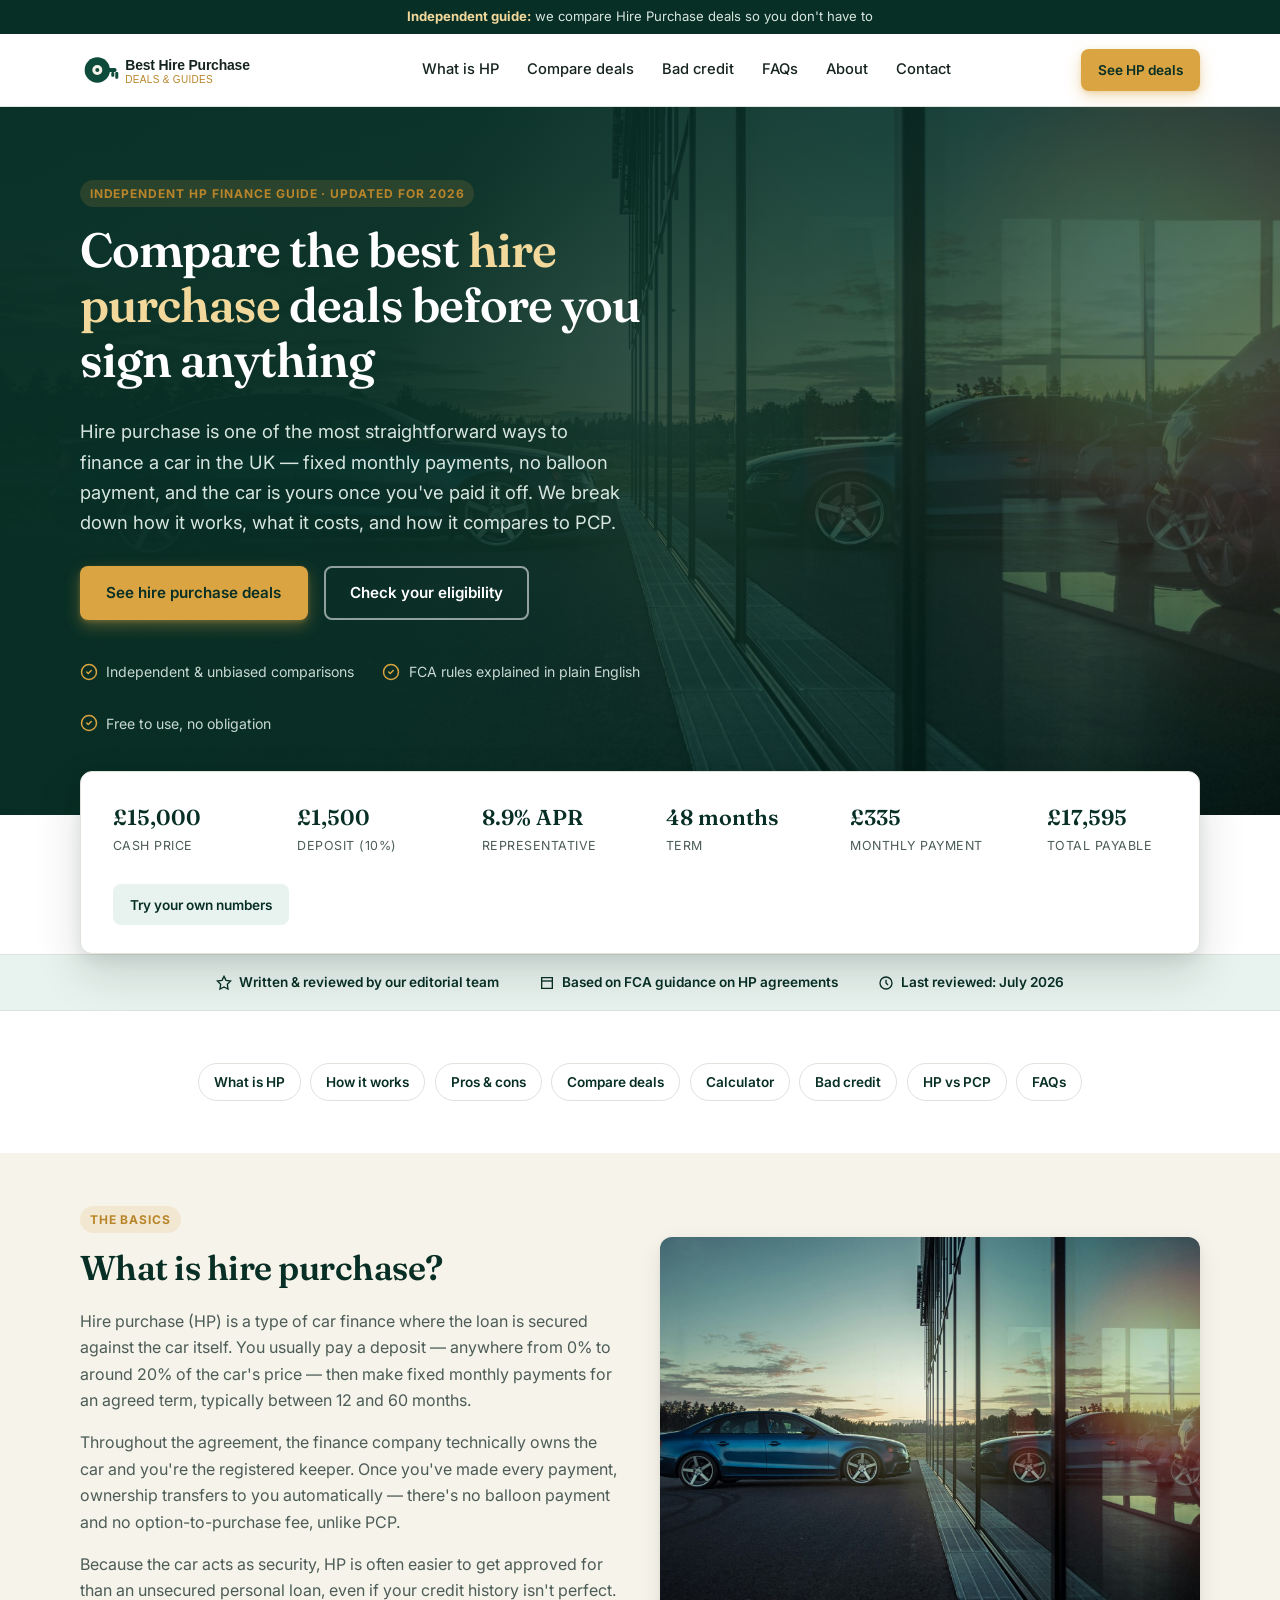
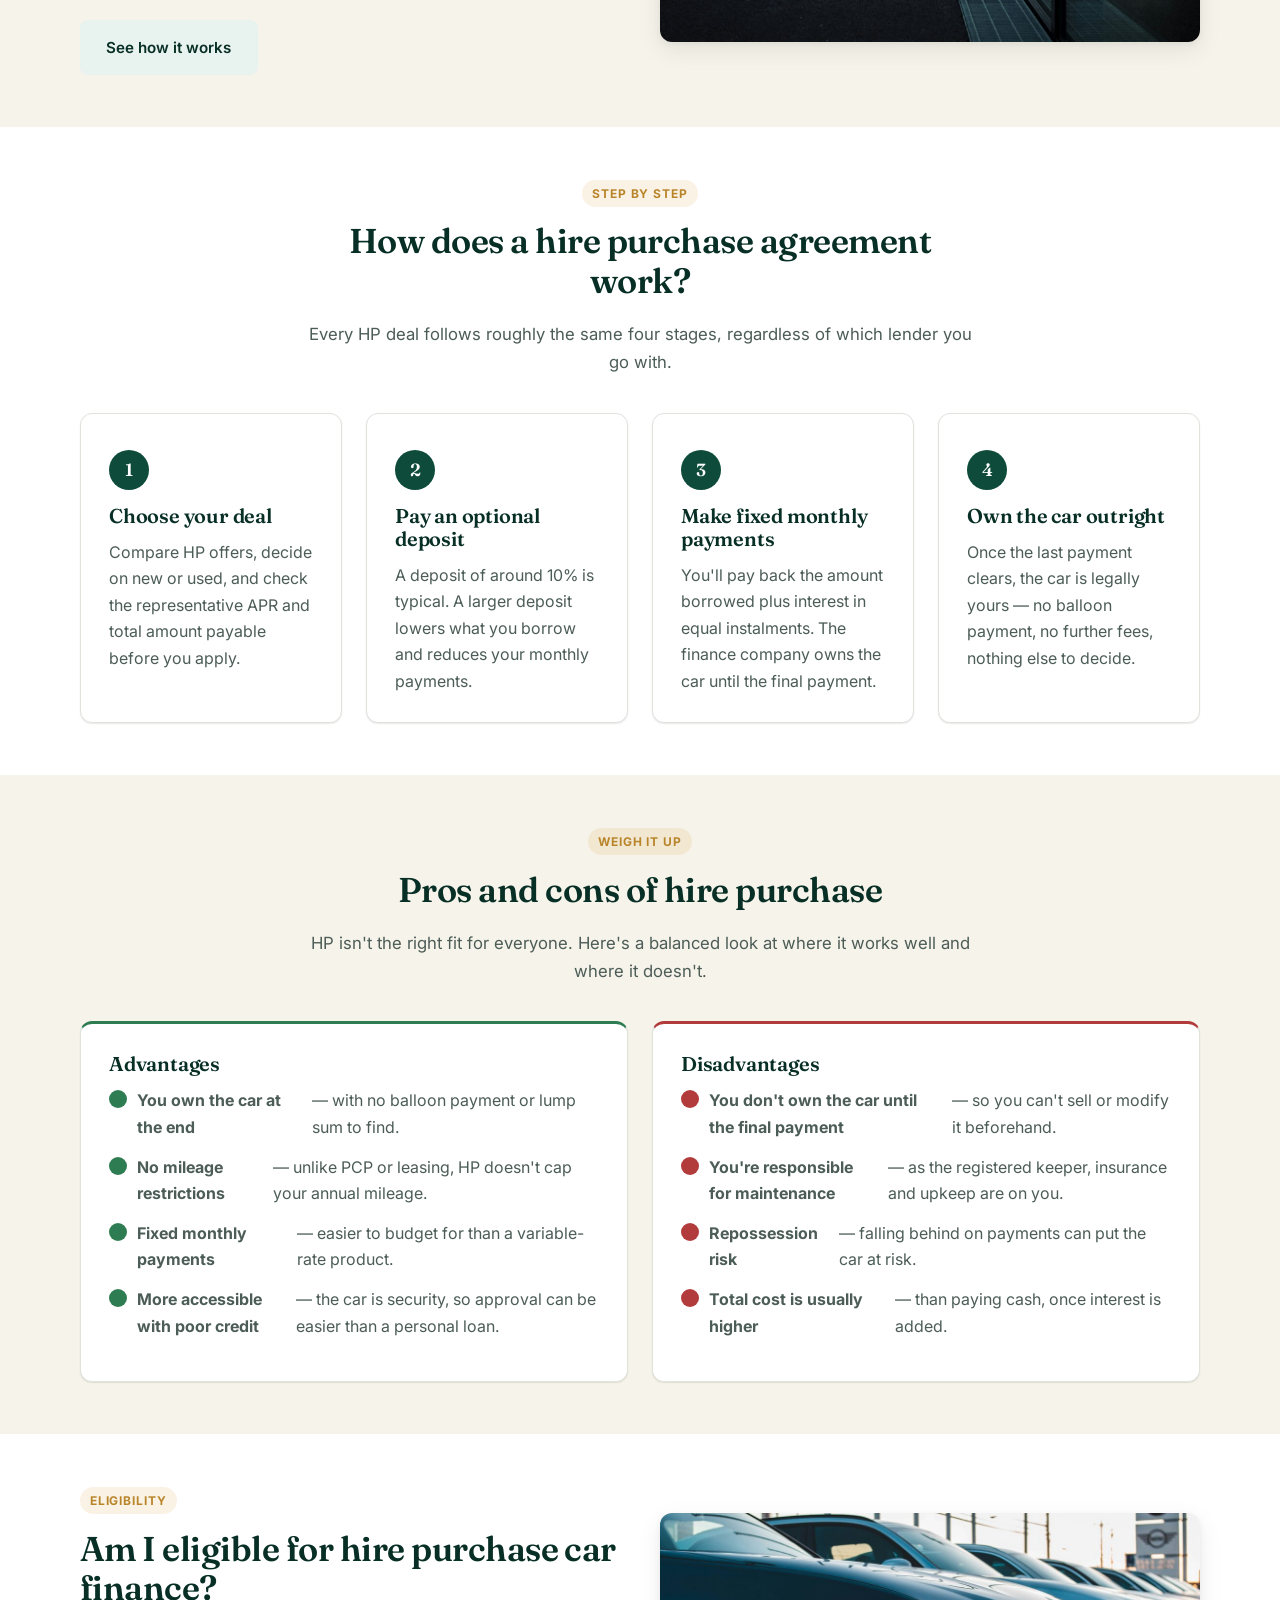
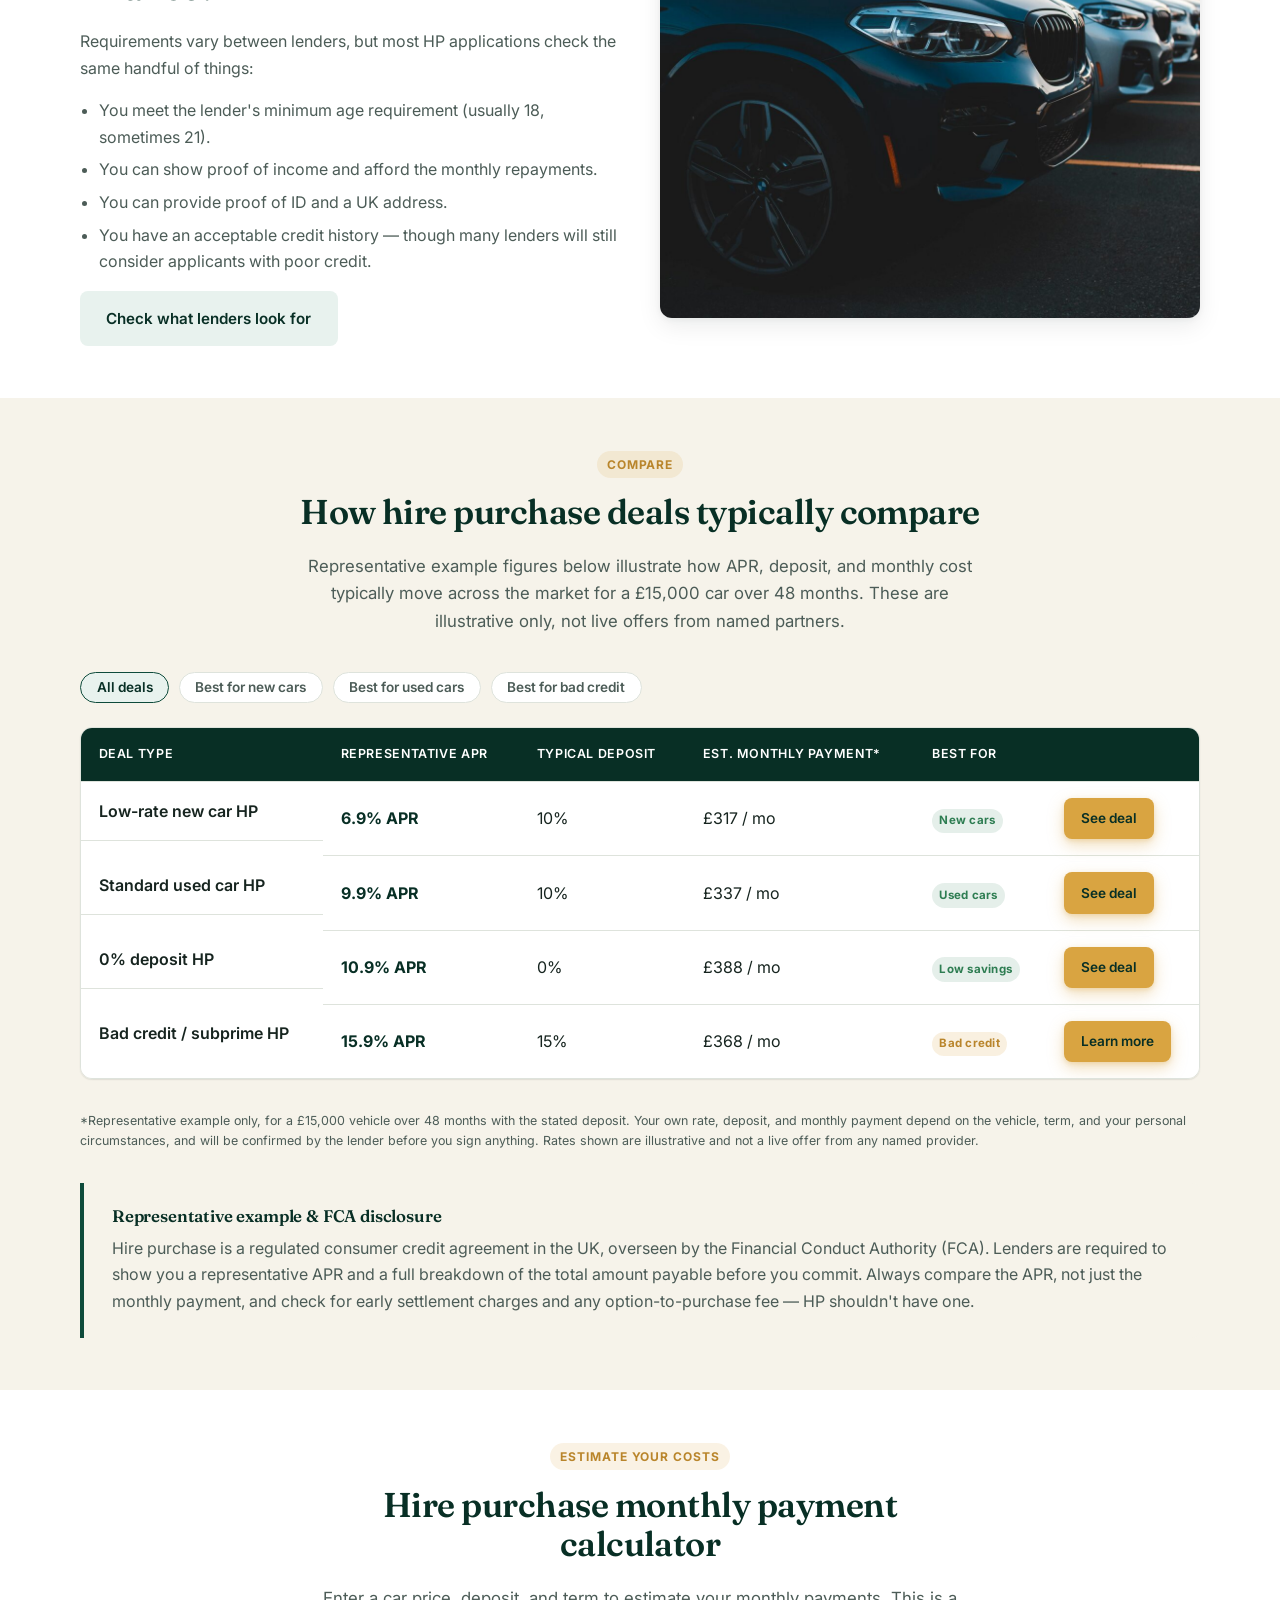
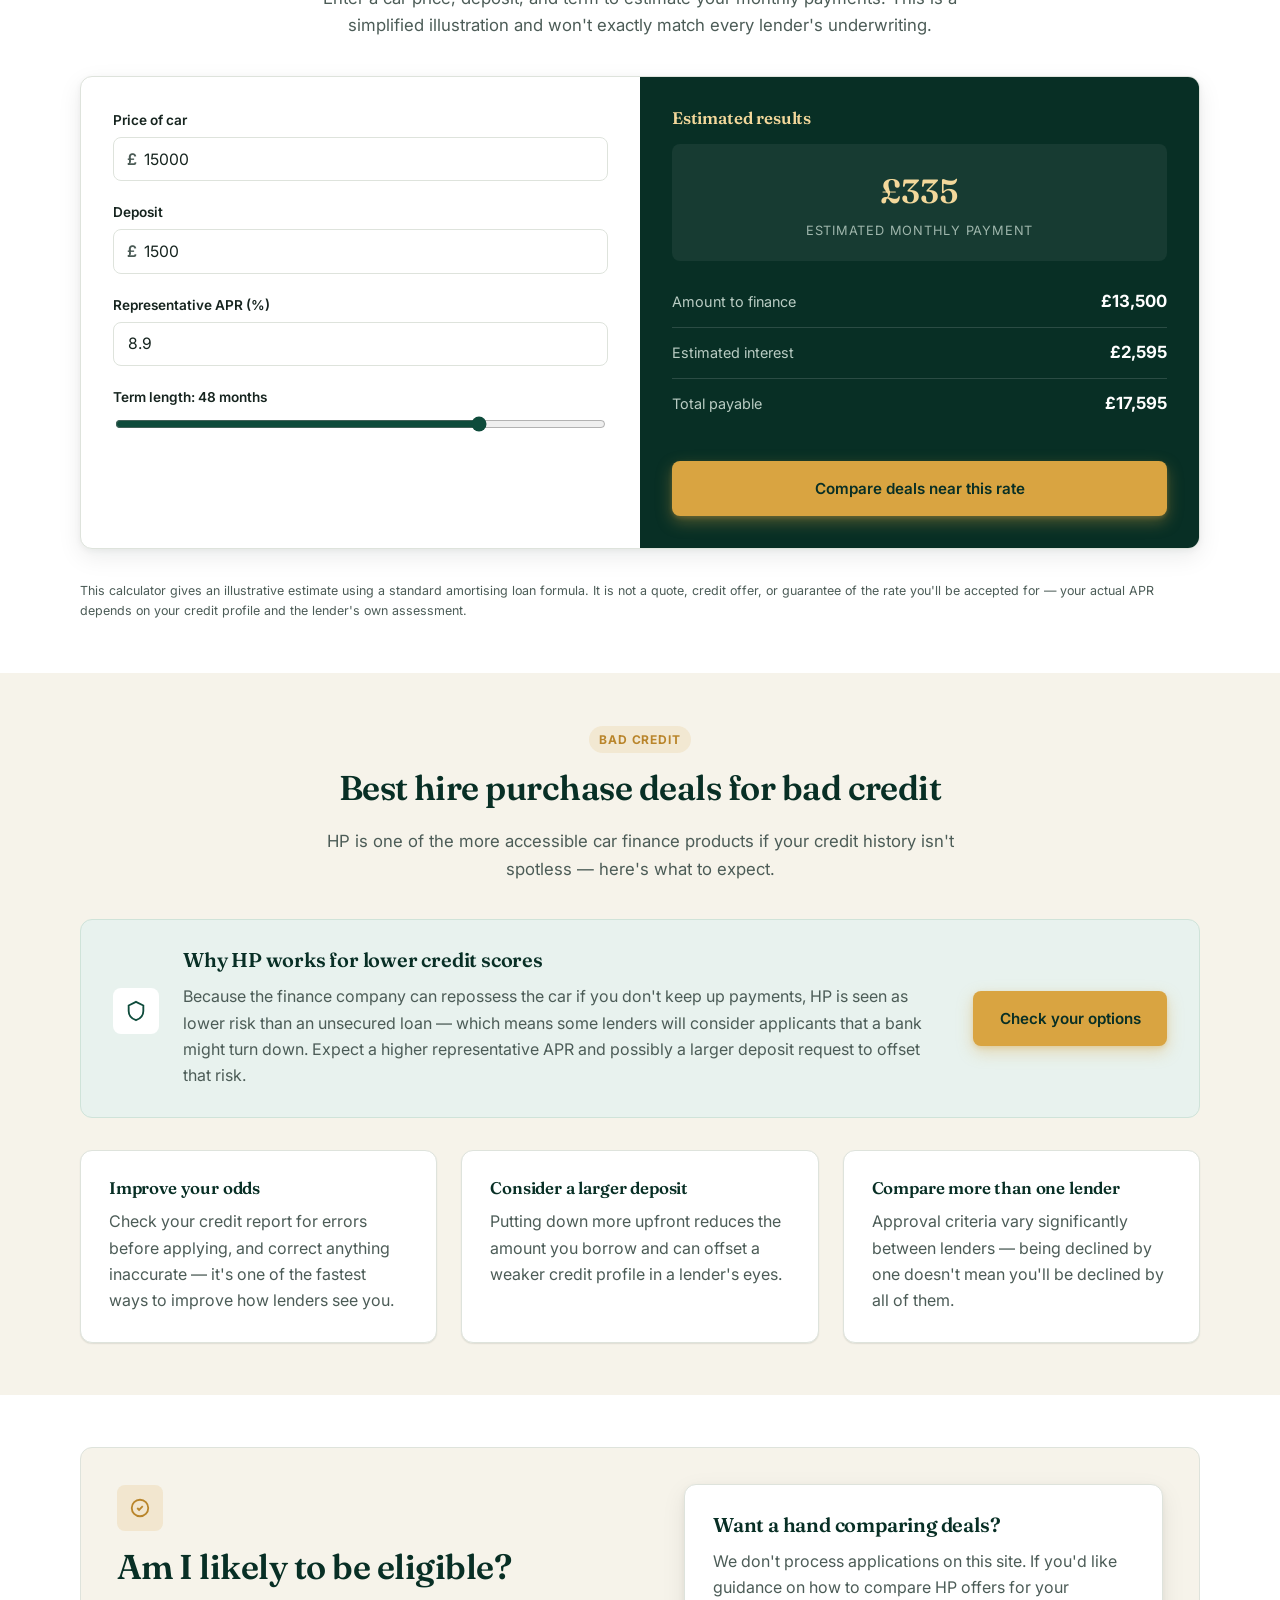
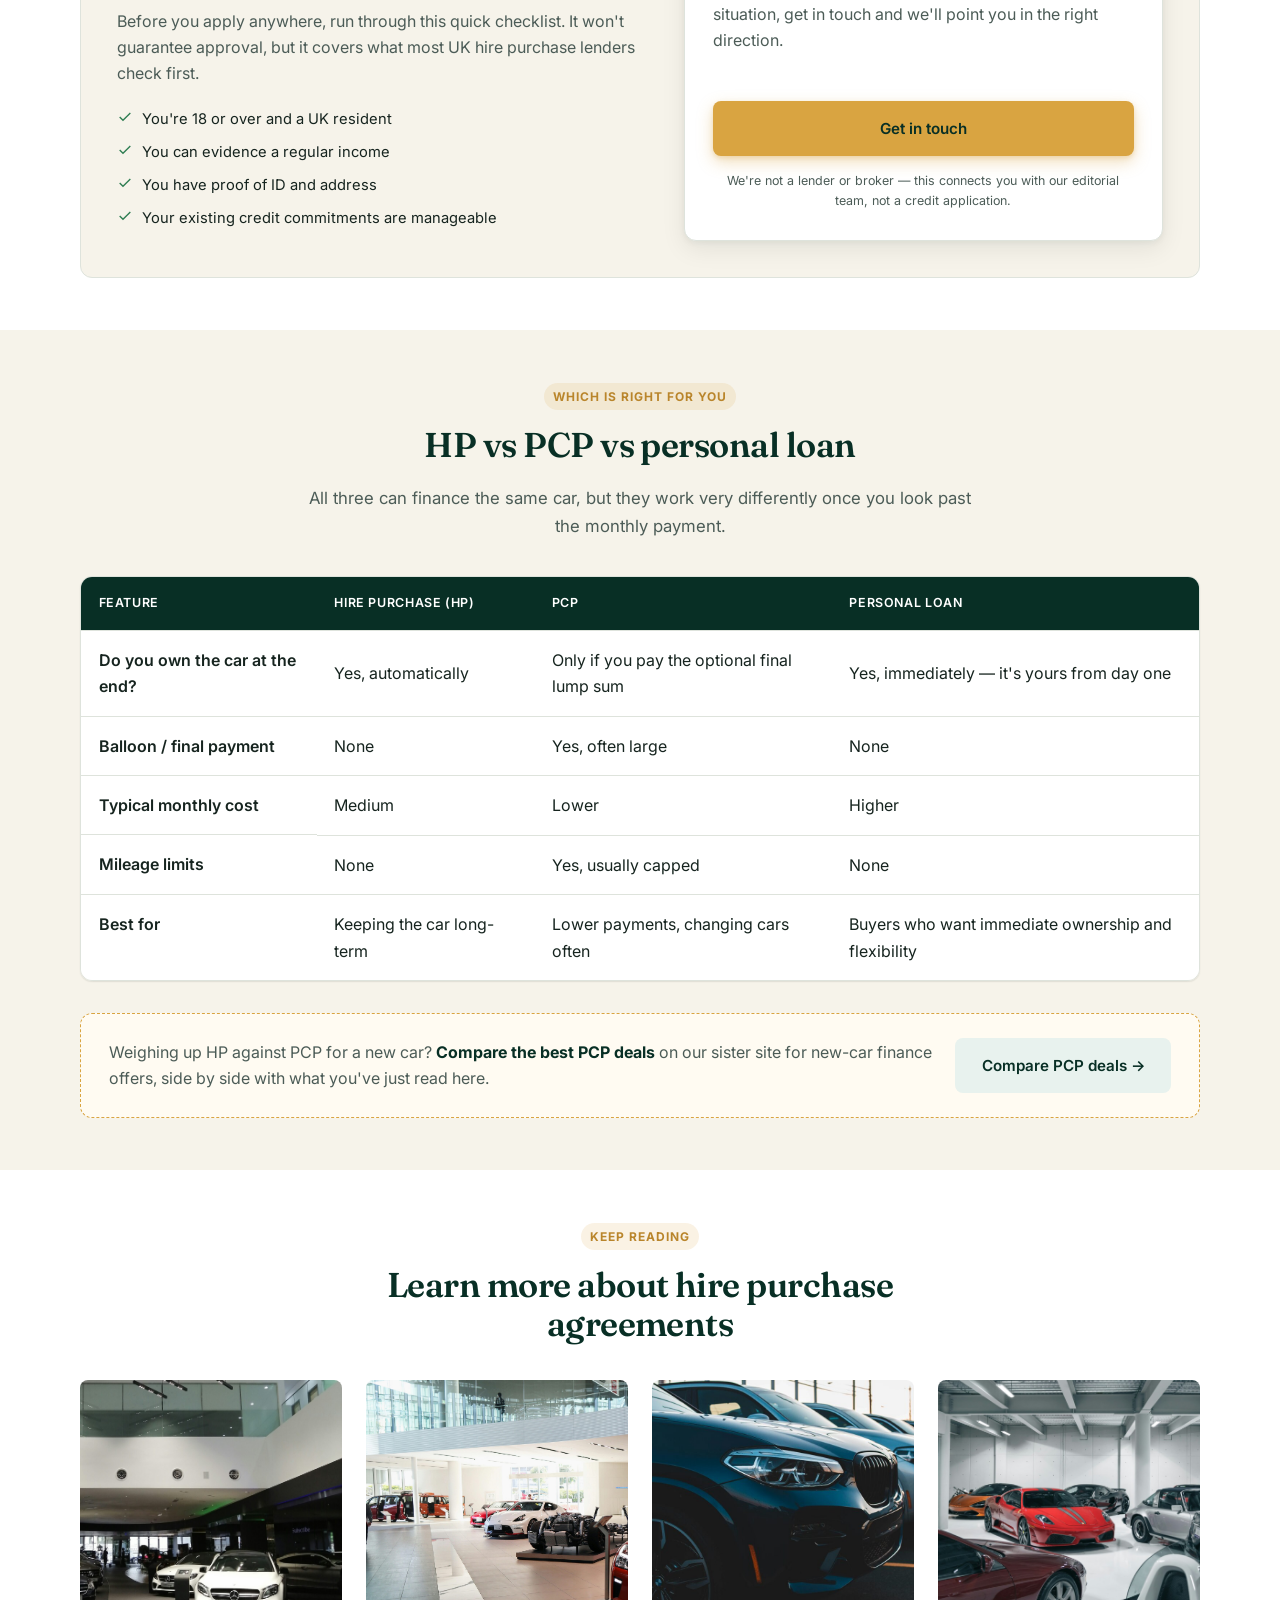
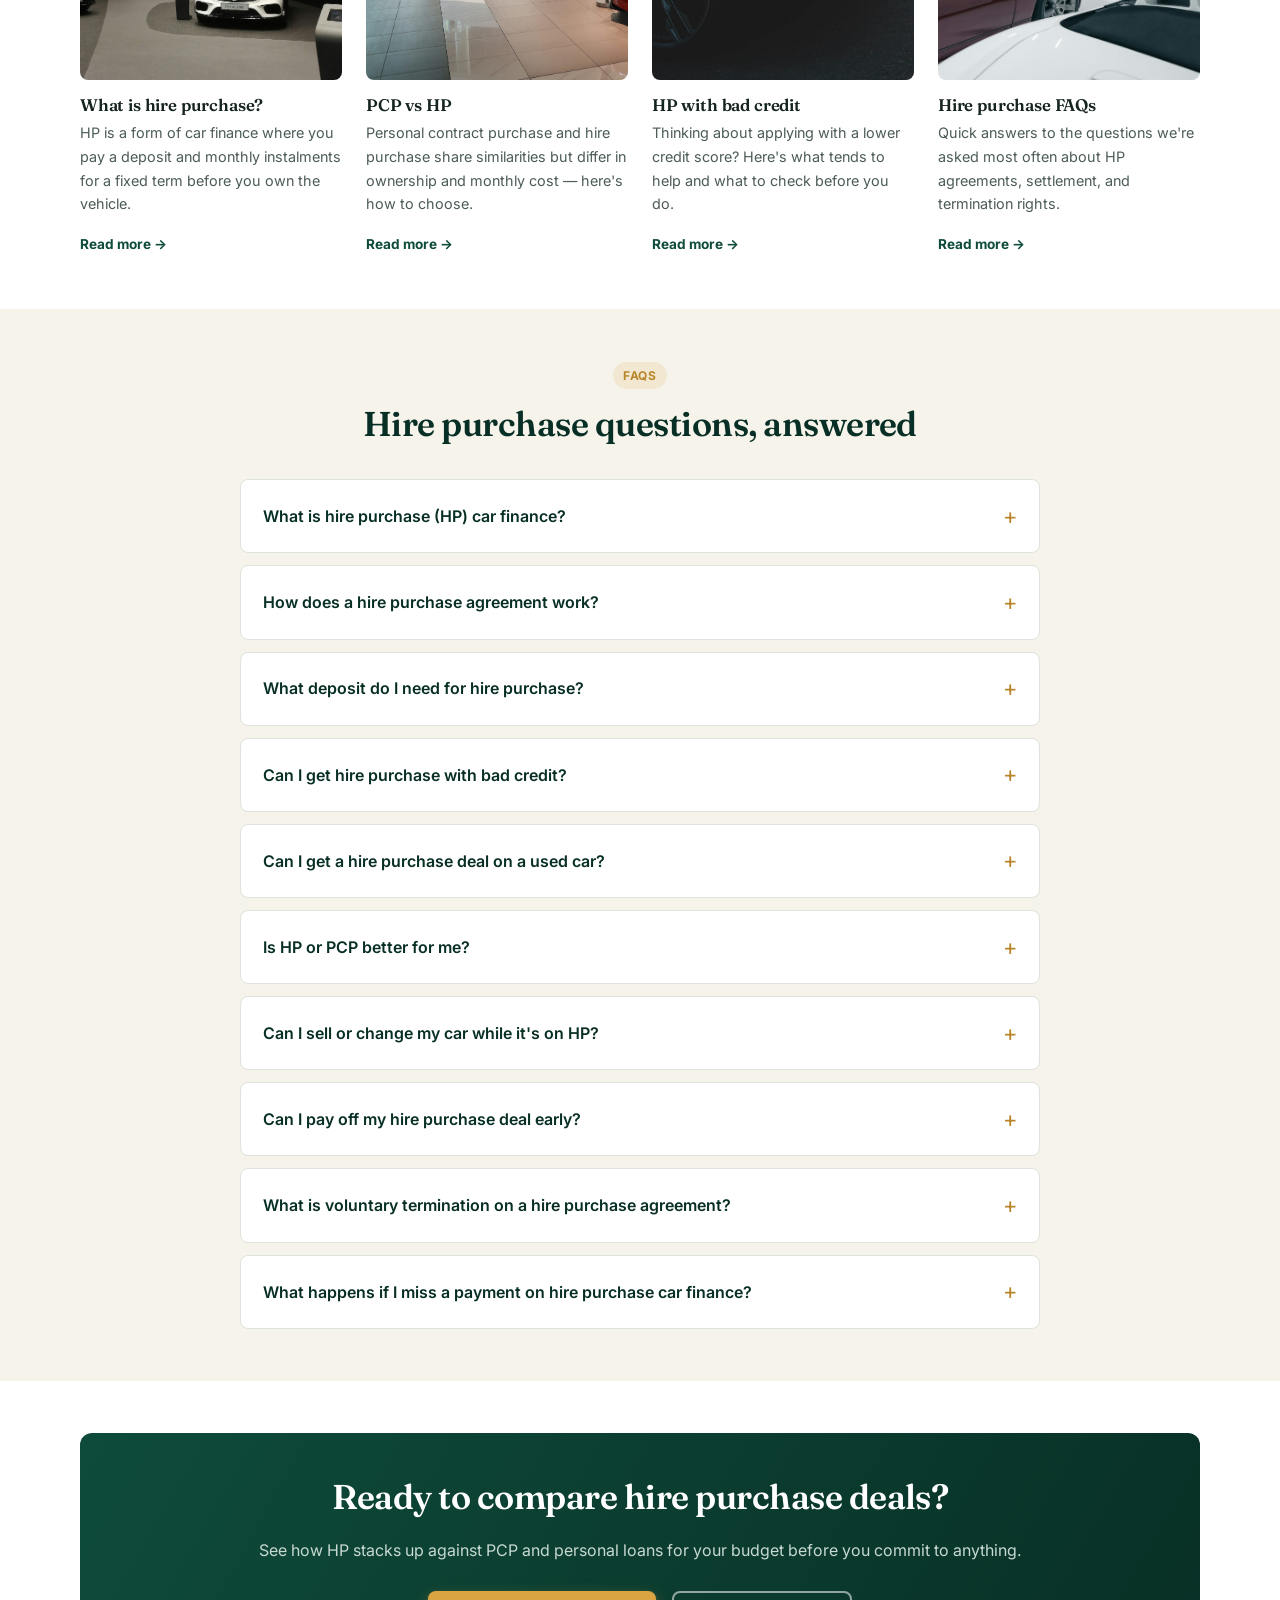
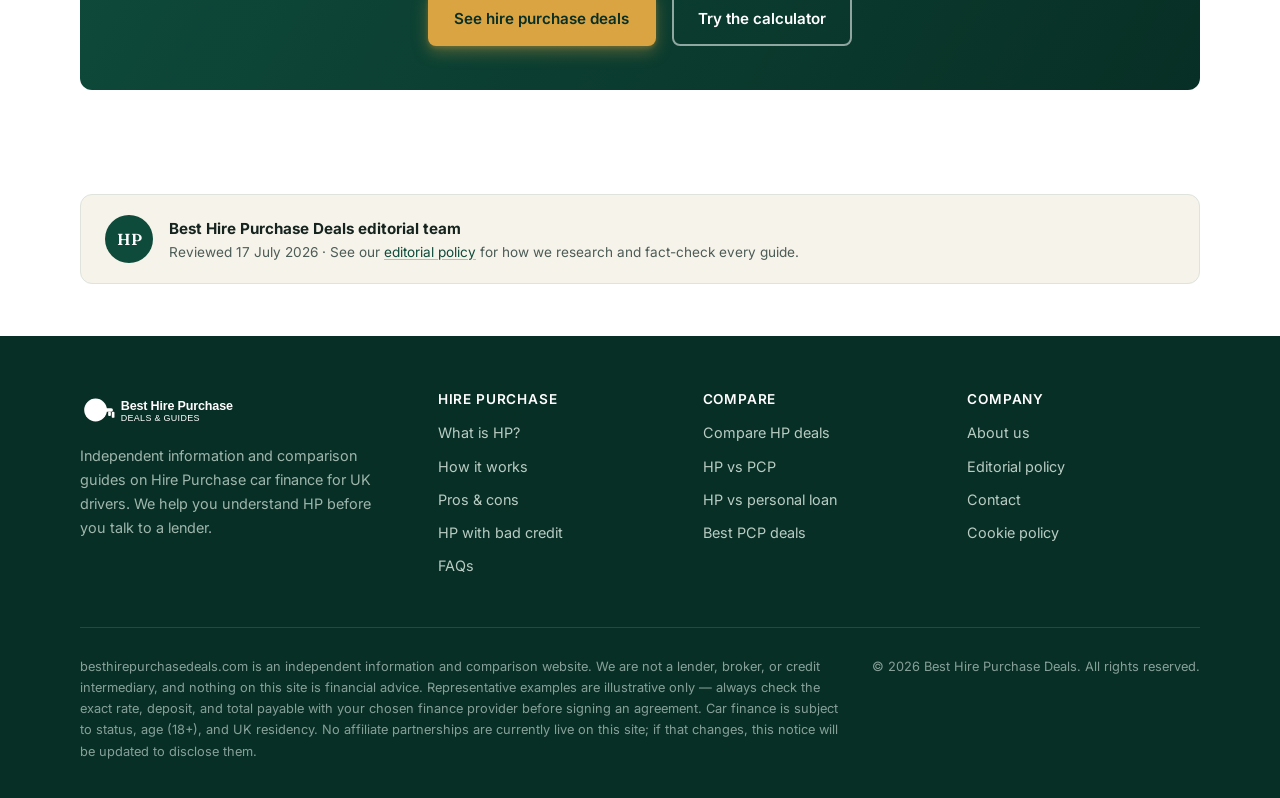
==== besthirepurchasedeals.com/index.html @ 64cbb2b3 "Add files via upload" ====
<!DOCTYPE html>
<html lang="en">
<head>
<meta charset="UTF-8">
<meta name="viewport" content="width=device-width, initial-scale=1.0">
<title>Best Hire Purchase Deals 2026 | Compare HP Car Finance UK</title>
<meta name="description" content="Compare hire purchase (HP) car finance deals, see representative APR examples, use our monthly payment calculator, and learn how HP compares to PCP.">
<link rel="canonical" href="https://besthirepurchasedeals.com/">
<meta property="og:type" content="article">
<meta property="og:title" content="Best Hire Purchase Deals 2026 | Compare HP Car Finance UK">
<meta property="og:description" content="Compare hire purchase (HP) car finance deals, see representative APR examples, use our monthly payment calculator, and learn how HP compares to PCP.">
<meta property="og:url" content="https://besthirepurchasedeals.com/">
<meta property="og:site_name" content="Best Hire Purchase Deals">
<meta name="twitter:card" content="summary">
<link rel="icon" type="image/svg+xml" href="images/logo.svg">
<link rel="preconnect" href="https://fonts.googleapis.com">
<link rel="preconnect" href="https://fonts.gstatic.com" crossorigin>
<link href="https://fonts.googleapis.com/css2?family=Fraunces:wght@500;600;700&family=Inter:wght@400;500;600;700&display=swap" rel="stylesheet">
<link rel="stylesheet" href="css/global.css">
<link rel="stylesheet" href="css/ranking.css">
</head>
<body>
<div class="top-bar">
  <div class="container">
    <span><strong>Independent guide:</strong>&nbsp;we compare Hire Purchase deals so you don't have to</span>
  </div>
</div>
<header class="site-header" role="banner">
  <div class="container">
    <a href="" class="site-logo" aria-label="Best Hire Purchase Deals — home">
      <img src="images/logo.svg" alt="Best Hire Purchase Deals" height="40" width="211" class="site-logo__img">
    </a>
    <nav class="site-nav" role="navigation" aria-label="Main navigation">
      <a href="#what-is-hp">What is HP</a>
      <a href="#compare">Compare deals</a>
      <a href="#bad-credit">Bad credit</a>
      <a href="#faq">FAQs</a>
      <a href="about/">About</a>
      <a href="contact/">Contact</a>
    </nav>
    <div class="header-cta">
      <a href="#compare" class="btn btn-primary btn-sm">See HP deals</a>
      <button class="nav-toggle" aria-label="Toggle menu" aria-expanded="false">
        <span></span><span></span><span></span>
      </button>
    </div>
  </div>
</header>
<main>
<script type="application/ld+json">
{
  "@context": "https://schema.org",
  "@type": "Article",
  "headline": "Best Hire Purchase Deals: Compare HP Car Finance in the UK",
  "description": "Independent guide to Hire Purchase (HP) car finance — how it works, representative APR examples, pros and cons, bad credit options, and how HP compares to PCP.",
  "author": { "@type": "Organization", "name": "Best Hire Purchase Deals" },
  "publisher": { "@type": "Organization", "name": "Best Hire Purchase Deals" },
  "mainEntityOfPage": "https://besthirepurchasedeals.com/"
}
</script>
<script type="application/ld+json">
{
  "@context": "https://schema.org",
  "@type": "FAQPage",
  "mainEntity": [
    {
      "@type": "Question",
      "name": "What is hire purchase (HP) car finance?",
      "acceptedAnswer": { "@type": "Answer", "text": "Hire purchase (HP) is a type of car finance where you pay an optional deposit followed by fixed monthly instalments. The finance company technically owns the car until your final payment, at which point ownership transfers to you automatically — there's no balloon payment or option-to-purchase fee to pay at the end." }
    },
    {
      "@type": "Question",
      "name": "How does a hire purchase agreement work?",
      "acceptedAnswer": { "@type": "Answer", "text": "You choose a car and agree a deposit, then the finance company pays the dealer and you repay the loan (plus interest) in fixed monthly instalments over an agreed term, typically 12 to 60 months. Once every payment is made, the car is yours to keep." }
    },
    {
      "@type": "Question",
      "name": "What deposit do I need for hire purchase?",
      "acceptedAnswer": { "@type": "Answer", "text": "Most HP deals ask for a deposit of around 10% of the car's price, though some lenders accept 0% deposit while others may ask for more if you have a lower credit score. A larger deposit reduces how much you borrow and lowers your monthly payments." }
    },
    {
      "@type": "Question",
      "name": "Can I get hire purchase with bad credit?",
      "acceptedAnswer": { "@type": "Answer", "text": "Yes. HP is generally considered more accessible than a personal loan if you have a low credit score, because the car itself acts as security for the finance company. You may be offered a higher APR or asked for a larger deposit, so it's worth comparing more than one lender." }
    },
    {
      "@type": "Question",
      "name": "Can I get a hire purchase deal on a used car?",
      "acceptedAnswer": { "@type": "Answer", "text": "Yes, HP is available on both new and used cars, and it's one of the most common ways to finance a used car purchase. Lenders will usually set a maximum age or mileage limit on the vehicle at the end of the agreement term." }
    },
    {
      "@type": "Question",
      "name": "Is HP or PCP better for me?",
      "acceptedAnswer": { "@type": "Answer", "text": "HP tends to suit drivers who want to own the car outright and keep it long-term, since there's no balloon payment and monthly costs go entirely toward ownership. PCP usually has lower monthly payments but you don't own the car unless you pay the optional final lump sum." }
    },
    {
      "@type": "Question",
      "name": "Can I sell or change my car while it's on HP?",
      "acceptedAnswer": { "@type": "Answer", "text": "No — legally you cannot sell a car that's on HP until you've made every payment and ownership has transferred to you, because the finance company owns it until then. Selling it without settling the agreement first is a breach of contract." }
    },
    {
      "@type": "Question",
      "name": "Can I pay off my hire purchase deal early?",
      "acceptedAnswer": { "@type": "Answer", "text": "Yes, you can request an early settlement figure from your lender at any time and pay off the remaining balance. Under the Consumer Credit Act you may be entitled to an interest rebate for settling early, though some agreements include a small early settlement charge." }
    },
    {
      "@type": "Question",
      "name": "What is voluntary termination on a hire purchase agreement?",
      "acceptedAnswer": { "@type": "Answer", "text": "Voluntary termination is a statutory right that lets you end an HP agreement early and hand the car back, provided you've paid at least 50% of the total amount payable. You won't own the car, but you won't be liable for the remaining instalments either, subject to the car being in reasonable condition." }
    },
    {
      "@type": "Question",
      "name": "What happens if I miss a payment on hire purchase car finance?",
      "acceptedAnswer": { "@type": "Answer", "text": "Missing a payment can trigger a late fee and a formal notice from your lender, and it may affect your credit file. If you've paid less than a third of the total amount payable, the finance company can usually repossess the car without needing a court order, so it's important to speak to your lender early if you're struggling." }
    }
  ]
}
</script>

<section class="hero">
  <div class="container">
    <div class="hero-content">
      <span class="eyebrow">Independent HP finance guide · Updated for 2026</span>
      <h1>Compare the best <mark>hire purchase</mark> deals before you sign anything</h1>
      <p class="hero-lede">Hire purchase is one of the most straightforward ways to finance a car in the UK — fixed monthly payments, no balloon payment, and the car is yours once you've paid it off. We break down how it works, what it costs, and how it compares to PCP.</p>
      <div class="hero-ctas">
        <a href="#compare" class="btn btn-primary">See hire purchase deals</a>
        <a href="#eligibility" class="btn btn-outline">Check your eligibility</a>
      </div>
      <div class="hero-trust">
        <div class="hero-trust-item"><svg width="18" height="18" viewBox="0 0 24 24" fill="none"><path d="M9 12l2 2 4-4" stroke="currentColor" stroke-width="2" stroke-linecap="round" stroke-linejoin="round"/><circle cx="12" cy="12" r="10" stroke="currentColor" stroke-width="2"/></svg>Independent &amp; unbiased comparisons</div>
        <div class="hero-trust-item"><svg width="18" height="18" viewBox="0 0 24 24" fill="none"><path d="M9 12l2 2 4-4" stroke="currentColor" stroke-width="2" stroke-linecap="round" stroke-linejoin="round"/><circle cx="12" cy="12" r="10" stroke="currentColor" stroke-width="2"/></svg>FCA rules explained in plain English</div>
        <div class="hero-trust-item"><svg width="18" height="18" viewBox="0 0 24 24" fill="none"><path d="M9 12l2 2 4-4" stroke="currentColor" stroke-width="2" stroke-linecap="round" stroke-linejoin="round"/><circle cx="12" cy="12" r="10" stroke="currentColor" stroke-width="2"/></svg>Free to use, no obligation</div>
      </div>
    </div>
  </div>
</section>

<div class="rep-example">
  <div class="container">
    <div class="card">
      <div class="rep-strip">
        <div class="rep-item"><div class="value">£15,000</div><div class="label">Cash price</div></div>
        <div class="rep-item"><div class="value">£1,500</div><div class="label">Deposit (10%)</div></div>
        <div class="rep-item"><div class="value">8.9% APR</div><div class="label">Representative</div></div>
        <div class="rep-item"><div class="value">48 months</div><div class="label">Term</div></div>
        <div class="rep-item"><div class="value">£335</div><div class="label">Monthly payment</div></div>
        <div class="rep-item"><div class="value">£17,595</div><div class="label">Total payable</div></div>
        <a href="#calculator" class="btn btn-ghost btn-sm">Try your own numbers</a>
      </div>
    </div>
  </div>
</div>

<div class="trust-bar">
  <div class="container">
    <div><svg width="16" height="16" viewBox="0 0 24 24" fill="none" stroke="currentColor" stroke-width="2"><path d="M12 2l3 6 7 1-5 5 1 7-6-3-6 3 1-7-5-5 7-1z"/></svg>Written &amp; reviewed by our editorial team</div>
    <div><svg width="16" height="16" viewBox="0 0 24 24" fill="none" stroke="currentColor" stroke-width="2"><path d="M4 4h16v16H4z"/><path d="M4 9h16"/></svg>Based on FCA guidance on HP agreements</div>
    <div><svg width="16" height="16" viewBox="0 0 24 24" fill="none" stroke="currentColor" stroke-width="2"><circle cx="12" cy="12" r="9"/><path d="M12 7v5l3 3"/></svg>Last reviewed: July 2026</div>
  </div>
</div>

<section>
  <div class="container">
    <div class="pill-nav">
      <a href="#what-is-hp">What is HP</a>
      <a href="#how-it-works">How it works</a>
      <a href="#pros-cons">Pros &amp; cons</a>
      <a href="#compare">Compare deals</a>
      <a href="#calculator">Calculator</a>
      <a href="#bad-credit">Bad credit</a>
      <a href="#hp-vs-pcp">HP vs PCP</a>
      <a href="#faq">FAQs</a>
    </div>
  </div>
</section>

<section id="what-is-hp" class="section-alt">
  <div class="container">
    <div class="feature-split">
      <div class="feature-copy">
        <span class="eyebrow">The basics</span>
        <h2>What is hire purchase?</h2>
        <p>Hire purchase (HP) is a type of car finance where the loan is secured against the car itself. You usually pay a deposit — anywhere from 0% to around 20% of the car's price — then make fixed monthly payments for an agreed term, typically between 12 and 60 months.</p>
        <p>Throughout the agreement, the finance company technically owns the car and you're the registered keeper. Once you've made every payment, ownership transfers to you automatically — there's no balloon payment and no option-to-purchase fee, unlike PCP.</p>
        <p>Because the car acts as security, HP is often easier to get approved for than an unsecured personal loan, even if your credit history isn't perfect.</p>
        <a href="#how-it-works" class="btn btn-ghost">See how it works</a>
      </div>
      <div class="feature-media">
        <img src="images/hero-hp-car-dusk.jpg" alt="Car parked outside a modern showroom at dusk, representing a hire purchase agreement" width="900" height="600" loading="lazy" style="object-position: center 60%">
      </div>
    </div>
  </div>
</section>

<section id="how-it-works">
  <div class="container">
    <div class="section-heading">
      <span class="eyebrow">Step by step</span>
      <h2>How does a hire purchase agreement work?</h2>
      <p>Every HP deal follows roughly the same four stages, regardless of which lender you go with.</p>
    </div>
    <div class="grid grid-4">
      <div class="card step-card">
        <div class="step-number">1</div>
        <h3>Choose your deal</h3>
        <p>Compare HP offers, decide on new or used, and check the representative APR and total amount payable before you apply.</p>
      </div>
      <div class="card step-card">
        <div class="step-number">2</div>
        <h3>Pay an optional deposit</h3>
        <p>A deposit of around 10% is typical. A larger deposit lowers what you borrow and reduces your monthly payments.</p>
      </div>
      <div class="card step-card">
        <div class="step-number">3</div>
        <h3>Make fixed monthly payments</h3>
        <p>You'll pay back the amount borrowed plus interest in equal instalments. The finance company owns the car until the final payment.</p>
      </div>
      <div class="card step-card">
        <div class="step-number">4</div>
        <h3>Own the car outright</h3>
        <p>Once the last payment clears, the car is legally yours — no balloon payment, no further fees, nothing else to decide.</p>
      </div>
    </div>
  </div>
</section>

<section id="pros-cons" class="section-alt">
  <div class="container">
    <div class="section-heading">
      <span class="eyebrow">Weigh it up</span>
      <h2>Pros and cons of hire purchase</h2>
      <p>HP isn't the right fit for everyone. Here's a balanced look at where it works well and where it doesn't.</p>
    </div>
    <div class="pros-cons">
      <div class="pros">
        <div class="card">
          <h3>Advantages</h3>
          <ul>
            <li><strong>You own the car at the end</strong> — with no balloon payment or lump sum to find.</li>
            <li><strong>No mileage restrictions</strong> — unlike PCP or leasing, HP doesn't cap your annual mileage.</li>
            <li><strong>Fixed monthly payments</strong> — easier to budget for than a variable-rate product.</li>
            <li><strong>More accessible with poor credit</strong> — the car is security, so approval can be easier than a personal loan.</li>
          </ul>
        </div>
      </div>
      <div class="cons">
        <div class="card">
          <h3>Disadvantages</h3>
          <ul>
            <li><strong>You don't own the car until the final payment</strong> — so you can't sell or modify it beforehand.</li>
            <li><strong>You're responsible for maintenance</strong> — as the registered keeper, insurance and upkeep are on you.</li>
            <li><strong>Repossession risk</strong> — falling behind on payments can put the car at risk.</li>
            <li><strong>Total cost is usually higher</strong> — than paying cash, once interest is added.</li>
          </ul>
        </div>
      </div>
    </div>
  </div>
</section>

<section>
  <div class="container">
    <div class="feature-split reverse">
      <div class="feature-media">
        <img src="images/hp-dealer-forecourt.jpg" alt="Row of cars on a dealership forecourt available on hire purchase finance" width="900" height="600" loading="lazy">
      </div>
      <div class="feature-copy">
        <span class="eyebrow">Eligibility</span>
        <h2>Am I eligible for hire purchase car finance?</h2>
        <p>Requirements vary between lenders, but most HP applications check the same handful of things:</p>
        <ul>
          <li>You meet the lender's minimum age requirement (usually 18, sometimes 21).</li>
          <li>You can show proof of income and afford the monthly repayments.</li>
          <li>You can provide proof of ID and a UK address.</li>
          <li>You have an acceptable credit history — though many lenders will still consider applicants with poor credit.</li>
        </ul>
        <a href="#eligibility" class="btn btn-ghost">Check what lenders look for</a>
      </div>
    </div>
  </div>
</section>

<section id="compare" class="section-alt">
  <div class="container">
    <div class="section-heading">
      <span class="eyebrow">Compare</span>
      <h2>How hire purchase deals typically compare</h2>
      <p>Representative example figures below illustrate how APR, deposit, and monthly cost typically move across the market for a £15,000 car over 48 months. These are illustrative only, not live offers from named partners.</p>
    </div>
    <div class="filter-bar" role="tablist" aria-label="Filter example deals">
      <button type="button" class="is-active" data-filter="all">All deals</button>
      <button type="button" data-filter="new">Best for new cars</button>
      <button type="button" data-filter="used">Best for used cars</button>
      <button type="button" data-filter="bad-credit">Best for bad credit</button>
    </div>
    <div class="table-wrap">
      <table class="deals-table">
        <thead>
          <tr>
            <th>Deal type</th>
            <th>Representative APR</th>
            <th>Typical deposit</th>
            <th>Est. monthly payment*</th>
            <th>Best for</th>
            <th></th>
          </tr>
        </thead>
        <tbody>
          <tr data-category="new">
            <td class="lender-cell">Low-rate new car HP</td>
            <td class="apr">6.9% APR</td>
            <td>10%</td>
            <td>£317 / mo</td>
            <td><span class="best-for-badges"><span class="tag">New cars</span></span></td>
            <td><a href="#" class="btn btn-primary btn-sm">See deal</a></td>
          </tr>
          <tr data-category="used">
            <td class="lender-cell">Standard used car HP</td>
            <td class="apr">9.9% APR</td>
            <td>10%</td>
            <td>£337 / mo</td>
            <td><span class="best-for-badges"><span class="tag">Used cars</span></span></td>
            <td><a href="#" class="btn btn-primary btn-sm">See deal</a></td>
          </tr>
          <tr data-category="new used">
            <td class="lender-cell">0% deposit HP</td>
            <td class="apr">10.9% APR</td>
            <td>0%</td>
            <td>£388 / mo</td>
            <td><span class="best-for-badges"><span class="tag">Low savings</span></span></td>
            <td><a href="#" class="btn btn-primary btn-sm">See deal</a></td>
          </tr>
          <tr data-category="bad-credit">
            <td class="lender-cell">Bad credit / subprime HP</td>
            <td class="apr">15.9% APR</td>
            <td>15%</td>
            <td>£368 / mo</td>
            <td><span class="best-for-badges"><span class="tag tag-gold">Bad credit</span></span></td>
            <td><a href="#bad-credit" class="btn btn-primary btn-sm">Learn more</a></td>
          </tr>
        </tbody>
      </table>
    </div>
    <p class="small-print mt-2">*Representative example only, for a £15,000 vehicle over 48 months with the stated deposit. Your own rate, deposit, and monthly payment depend on the vehicle, term, and your personal circumstances, and will be confirmed by the lender before you sign anything. Rates shown are illustrative and not a live offer from any named provider.</p>

    <div class="disclosure-block mt-2">
      <h4>Representative example &amp; FCA disclosure</h4>
      <p>Hire purchase is a regulated consumer credit agreement in the UK, overseen by the Financial Conduct Authority (FCA). Lenders are required to show you a representative APR and a full breakdown of the total amount payable before you commit. Always compare the APR, not just the monthly payment, and check for early settlement charges and any option-to-purchase fee — HP shouldn't have one.</p>
    </div>
  </div>
</section>

<section id="calculator">
  <div class="container">
    <div class="section-heading">
      <span class="eyebrow">Estimate your costs</span>
      <h2>Hire purchase monthly payment calculator</h2>
      <p>Enter a car price, deposit, and term to estimate your monthly payments. This is a simplified illustration and won't exactly match every lender's underwriting.</p>
    </div>
    <div class="calculator">
      <div class="calculator-inputs">
        <div class="field">
          <label for="calc-price">Price of car</label>
          <div class="input-wrap"><span class="prefix">£</span><input type="number" id="calc-price" class="has-prefix" value="15000" min="500" step="100"></div>
        </div>
        <div class="field">
          <label for="calc-deposit">Deposit</label>
          <div class="input-wrap"><span class="prefix">£</span><input type="number" id="calc-deposit" class="has-prefix" value="1500" min="0" step="50"></div>
        </div>
        <div class="field">
          <label for="calc-apr">Representative APR (%)</label>
          <input type="number" id="calc-apr" value="8.9" min="0" max="40" step="0.1">
        </div>
        <div class="field">
          <label for="calc-term">Term length: <span id="calc-term-value">48</span> months</label>
          <div class="field-range">
            <input type="range" id="calc-term" min="12" max="60" step="6" value="48">
          </div>
        </div>
      </div>
      <div class="calculator-results">
        <h4>Estimated results</h4>
        <div class="result-total">
          <div class="amount" id="calc-monthly">£335</div>
          <div class="label">Estimated monthly payment</div>
        </div>
        <div class="result-row"><span>Amount to finance</span><span id="calc-financed">£13,500</span></div>
        <div class="result-row"><span>Estimated interest</span><span id="calc-interest">£2,595</span></div>
        <div class="result-row"><span>Total payable</span><span id="calc-total">£17,595</span></div>
        <a href="#compare" class="btn btn-primary btn-block mt-2">Compare deals near this rate</a>
      </div>
    </div>
    <p class="small-print mt-2">This calculator gives an illustrative estimate using a standard amortising loan formula. It is not a quote, credit offer, or guarantee of the rate you'll be accepted for — your actual APR depends on your credit profile and the lender's own assessment.</p>
  </div>
</section>

<section id="bad-credit" class="section-alt">
  <div class="container">
    <div class="section-heading">
      <span class="eyebrow">Bad credit</span>
      <h2>Best hire purchase deals for bad credit</h2>
      <p>HP is one of the more accessible car finance products if your credit history isn't spotless — here's what to expect.</p>
    </div>
    <div class="callout">
      <div class="icon-badge"><svg width="22" height="22" viewBox="0 0 24 24" fill="none" stroke="currentColor" stroke-width="2"><path d="M12 2l8 4v6c0 5-3.5 8.5-8 10-4.5-1.5-8-5-8-10V6l8-4z"/></svg></div>
      <div>
        <h3>Why HP works for lower credit scores</h3>
        <p>Because the finance company can repossess the car if you don't keep up payments, HP is seen as lower risk than an unsecured loan — which means some lenders will consider applicants that a bank might turn down. Expect a higher representative APR and possibly a larger deposit request to offset that risk.</p>
      </div>
      <div class="callout-actions"><a href="#eligibility" class="btn btn-primary">Check your options</a></div>
    </div>
    <div class="grid grid-3 mt-2">
      <div class="card">
        <h4>Improve your odds</h4>
        <p>Check your credit report for errors before applying, and correct anything inaccurate — it's one of the fastest ways to improve how lenders see you.</p>
      </div>
      <div class="card">
        <h4>Consider a larger deposit</h4>
        <p>Putting down more upfront reduces the amount you borrow and can offset a weaker credit profile in a lender's eyes.</p>
      </div>
      <div class="card">
        <h4>Compare more than one lender</h4>
        <p>Approval criteria vary significantly between lenders — being declined by one doesn't mean you'll be declined by all of them.</p>
      </div>
    </div>
  </div>
</section>

<section id="eligibility">
  <div class="container">
    <div class="eligibility-panel">
      <div class="eligibility-copy">
        <div class="icon-badge"><svg width="22" height="22" viewBox="0 0 24 24" fill="none" stroke="currentColor" stroke-width="2"><path d="M9 12l2 2 4-4"/><circle cx="12" cy="12" r="9"/></svg></div>
        <h2>Am I likely to be eligible?</h2>
        <p>Before you apply anywhere, run through this quick checklist. It won't guarantee approval, but it covers what most UK hire purchase lenders check first.</p>
        <ul class="eligibility-checklist">
          <li><svg width="16" height="16" viewBox="0 0 24 24" fill="none" stroke="currentColor" stroke-width="2"><path d="M20 6L9 17l-5-5"/></svg>You're 18 or over and a UK resident</li>
          <li><svg width="16" height="16" viewBox="0 0 24 24" fill="none" stroke="currentColor" stroke-width="2"><path d="M20 6L9 17l-5-5"/></svg>You can evidence a regular income</li>
          <li><svg width="16" height="16" viewBox="0 0 24 24" fill="none" stroke="currentColor" stroke-width="2"><path d="M20 6L9 17l-5-5"/></svg>You have proof of ID and address</li>
          <li><svg width="16" height="16" viewBox="0 0 24 24" fill="none" stroke="currentColor" stroke-width="2"><path d="M20 6L9 17l-5-5"/></svg>Your existing credit commitments are manageable</li>
        </ul>
      </div>
      <div class="eligibility-form">
        <h3>Want a hand comparing deals?</h3>
        <p>We don't process applications on this site. If you'd like guidance on how to compare HP offers for your situation, get in touch and we'll point you in the right direction.</p>
        <a href="contact/" class="btn btn-primary btn-block mt-2">Get in touch</a>
        <p class="soft-check-note">We're not a lender or broker — this connects you with our editorial team, not a credit application.</p>
      </div>
    </div>
  </div>
</section>

<section id="hp-vs-pcp" class="section-alt">
  <div class="container">
    <div class="section-heading">
      <span class="eyebrow">Which is right for you</span>
      <h2>HP vs PCP vs personal loan</h2>
      <p>All three can finance the same car, but they work very differently once you look past the monthly payment.</p>
    </div>
    <div class="table-wrap">
      <table class="deals-table">
        <thead>
          <tr><th>Feature</th><th>Hire purchase (HP)</th><th>PCP</th><th>Personal loan</th></tr>
        </thead>
        <tbody>
          <tr><td class="lender-cell">Do you own the car at the end?</td><td>Yes, automatically</td><td>Only if you pay the optional final lump sum</td><td>Yes, immediately — it's yours from day one</td></tr>
          <tr><td class="lender-cell">Balloon / final payment</td><td>None</td><td>Yes, often large</td><td>None</td></tr>
          <tr><td class="lender-cell">Typical monthly cost</td><td>Medium</td><td>Lower</td><td>Higher</td></tr>
          <tr><td class="lender-cell">Mileage limits</td><td>None</td><td>Yes, usually capped</td><td>None</td></tr>
          <tr><td class="lender-cell">Best for</td><td>Keeping the car long-term</td><td>Lower payments, changing cars often</td><td>Buyers who want immediate ownership and flexibility</td></tr>
        </tbody>
      </table>
    </div>
    <div class="cross-link-box mt-2">
      <p>Weighing up HP against PCP for a new car? <strong>Compare the best PCP deals</strong> on our sister site for new-car finance offers, side by side with what you've just read here.</p>
      <a href="https://bestnewcarpcpfinancedeals.com" class="btn btn-ghost">Compare PCP deals →</a>
    </div>
  </div>
</section>

<section>
  <div class="container">
    <div class="section-heading">
      <span class="eyebrow">Keep reading</span>
      <h2>Learn more about hire purchase agreements</h2>
    </div>
    <div class="grid grid-4">
      <a href="#what-is-hp" class="guide-card">
        <img src="images/hp-showroom-fleet.jpg" alt="Showroom floor with a fleet of cars available on finance" width="400" height="300" loading="lazy">
        <h4>What is hire purchase?</h4>
        <p>HP is a form of car finance where you pay a deposit and monthly instalments for a fixed term before you own the vehicle.</p>
        <span class="read-more">Read more →</span>
      </a>
      <a href="#hp-vs-pcp" class="guide-card">
        <img src="images/hp-showroom-row.jpg" alt="Row of new cars parked in a dealership showroom" width="400" height="300" loading="lazy">
        <h4>PCP vs HP</h4>
        <p>Personal contract purchase and hire purchase share similarities but differ in ownership and monthly cost — here's how to choose.</p>
        <span class="read-more">Read more →</span>
      </a>
      <a href="#bad-credit" class="guide-card">
        <img src="images/hp-dealer-forecourt.jpg" alt="Cars on a dealership forecourt at sunset" width="400" height="300" loading="lazy">
        <h4>HP with bad credit</h4>
        <p>Thinking about applying with a lower credit score? Here's what tends to help and what to check before you do.</p>
        <span class="read-more">Read more →</span>
      </a>
      <a href="#faq" class="guide-card">
        <img src="images/hp-garage-collection.jpg" alt="Collection of cars parked in a showroom garage" width="400" height="300" loading="lazy">
        <h4>Hire purchase FAQs</h4>
        <p>Quick answers to the questions we're asked most often about HP agreements, settlement, and termination rights.</p>
        <span class="read-more">Read more →</span>
      </a>
    </div>
  </div>
</section>

<section id="faq" class="section-alt">
  <div class="container">
    <div class="section-heading">
      <span class="eyebrow">FAQs</span>
      <h2>Hire purchase questions, answered</h2>
    </div>
    <div class="faq-list">
      <details class="faq-item">
        <summary>What is hire purchase (HP) car finance?</summary>
        <p>Hire purchase (HP) is a type of car finance where you pay an optional deposit followed by fixed monthly instalments. The finance company technically owns the car until your final payment, at which point ownership transfers to you automatically — there's no balloon payment or option-to-purchase fee to pay at the end.</p>
      </details>
      <details class="faq-item">
        <summary>How does a hire purchase agreement work?</summary>
        <p>You choose a car and agree a deposit, then the finance company pays the dealer and you repay the loan (plus interest) in fixed monthly instalments over an agreed term, typically 12 to 60 months. Once every payment is made, the car is yours to keep.</p>
      </details>
      <details class="faq-item">
        <summary>What deposit do I need for hire purchase?</summary>
        <p>Most HP deals ask for a deposit of around 10% of the car's price, though some lenders accept 0% deposit while others may ask for more if you have a lower credit score. A larger deposit reduces how much you borrow and lowers your monthly payments.</p>
      </details>
      <details class="faq-item">
        <summary>Can I get hire purchase with bad credit?</summary>
        <p>Yes. HP is generally considered more accessible than a personal loan if you have a low credit score, because the car itself acts as security for the finance company. You may be offered a higher APR or asked for a larger deposit, so it's worth comparing more than one lender.</p>
      </details>
      <details class="faq-item">
        <summary>Can I get a hire purchase deal on a used car?</summary>
        <p>Yes, HP is available on both new and used cars, and it's one of the most common ways to finance a used car purchase. Lenders will usually set a maximum age or mileage limit on the vehicle at the end of the agreement term.</p>
      </details>
      <details class="faq-item">
        <summary>Is HP or PCP better for me?</summary>
        <p>HP tends to suit drivers who want to own the car outright and keep it long-term, since there's no balloon payment and monthly costs go entirely toward ownership. PCP usually has lower monthly payments but you don't own the car unless you pay the optional final lump sum.</p>
      </details>
      <details class="faq-item">
        <summary>Can I sell or change my car while it's on HP?</summary>
        <p>No — legally you cannot sell a car that's on HP until you've made every payment and ownership has transferred to you, because the finance company owns it until then. Selling it without settling the agreement first is a breach of contract.</p>
      </details>
      <details class="faq-item">
        <summary>Can I pay off my hire purchase deal early?</summary>
        <p>Yes, you can request an early settlement figure from your lender at any time and pay off the remaining balance. Under the Consumer Credit Act you may be entitled to an interest rebate for settling early, though some agreements include a small early settlement charge.</p>
      </details>
      <details class="faq-item">
        <summary>What is voluntary termination on a hire purchase agreement?</summary>
        <p>Voluntary termination is a statutory right that lets you end an HP agreement early and hand the car back, provided you've paid at least 50% of the total amount payable. You won't own the car, but you won't be liable for the remaining instalments either, subject to the car being in reasonable condition.</p>
      </details>
      <details class="faq-item">
        <summary>What happens if I miss a payment on hire purchase car finance?</summary>
        <p>Missing a payment can trigger a late fee and a formal notice from your lender, and it may affect your credit file. If you've paid less than a third of the total amount payable, the finance company can usually repossess the car without needing a court order, so it's important to speak to your lender early if you're struggling.</p>
      </details>
    </div>
  </div>
</section>

<section>
  <div class="container">
    <div class="cta-banner">
      <h2>Ready to compare hire purchase deals?</h2>
      <p>See how HP stacks up against PCP and personal loans for your budget before you commit to anything.</p>
      <div class="hero-ctas text-center" style="justify-content:center;">
        <a href="#compare" class="btn btn-primary">See hire purchase deals</a>
        <a href="#calculator" class="btn btn-outline">Try the calculator</a>
      </div>
    </div>
  </div>
</section>

<section>
  <div class="container">
    <div class="author-box">
      <div class="initials">HP</div>
      <div class="meta"><strong>Best Hire Purchase Deals editorial team</strong>Reviewed 17 July 2026 · See our <a href="editorial-policy/">editorial policy</a> for how we research and fact-check every guide.</div>
    </div>
  </div>
</section>
</main>
<footer class="site-footer" role="contentinfo">
  <div class="container">
    <div class="footer-grid">
      <div class="footer-brand">
        <a href="" class="site-logo" aria-label="Best Hire Purchase Deals — home">
          <img src="images/logo.svg" alt="Best Hire Purchase Deals" height="36" width="190" class="site-logo__img">
        </a>
        <p>Independent information and comparison guides on Hire Purchase car finance for UK drivers. We help you understand HP before you talk to a lender.</p>
      </div>
      <div class="footer-col">
        <h4>Hire purchase</h4>
        <ul>
          <li><a href="#what-is-hp">What is HP?</a></li>
          <li><a href="#how-it-works">How it works</a></li>
          <li><a href="#pros-cons">Pros &amp; cons</a></li>
          <li><a href="#bad-credit">HP with bad credit</a></li>
          <li><a href="#faq">FAQs</a></li>
        </ul>
      </div>
      <div class="footer-col">
        <h4>Compare</h4>
        <ul>
          <li><a href="#compare">Compare HP deals</a></li>
          <li><a href="#hp-vs-pcp">HP vs PCP</a></li>
          <li><a href="#hp-vs-pcp">HP vs personal loan</a></li>
          <li><a href="https://bestnewcarpcpfinancedeals.com">Best PCP deals</a></li>
        </ul>
      </div>
      <div class="footer-col">
        <h4>Company</h4>
        <ul>
          <li><a href="about/">About us</a></li>
          <li><a href="editorial-policy/">Editorial policy</a></li>
          <li><a href="contact/">Contact</a></li>
          <li><a href="cookie-policy/">Cookie policy</a></li>
        </ul>
      </div>
    </div>
    <div class="footer-legal">
      <p>besthirepurchasedeals.com is an independent information and comparison website. We are not a lender, broker, or credit intermediary, and nothing on this site is financial advice. Representative examples are illustrative only — always check the exact rate, deposit, and total payable with your chosen finance provider before signing an agreement. Car finance is subject to status, age (18+), and UK residency. No affiliate partnerships are currently live on this site; if that changes, this notice will be updated to disclose them.</p>
      <p>&copy; <span id="current-year">2026</span> Best Hire Purchase Deals. All rights reserved.</p>
    </div>
  </div>
</footer>
<script src="js/nav.js"></script>
<script src="js/app.js"></script>
</body>
</html>
---- besthirepurchasedeals.com/css/global.css ----
/* ==========================================================================
   Best Hire Purchase Deals — Global Styles
   ========================================================================== */

:root {
  --max-width: 1160px;

  --color-primary: #0E4B3B;
  --color-primary-dark: #082F25;
  --color-primary-light: #E8F2EE;
  --color-accent: #D9A441;
  --color-accent-dark: #B9852B;
  --color-text: #16241F;
  --color-text-muted: #4C5C57;
  --color-bg: #FFFFFF;
  --color-bg-alt: #F6F3EA;
  --color-border: #DEE3DC;
  --color-success: #2E7D52;
  --color-danger: #B23B3B;

  --font-display: 'Fraunces', Georgia, serif;
  --font-body: 'Inter', -apple-system, BlinkMacSystemFont, 'Segoe UI', sans-serif;

  --radius: 12px;
  --radius-sm: 8px;
  --shadow-sm: 0 1px 2px rgba(14, 30, 24, 0.06), 0 1px 1px rgba(14, 30, 24, 0.04);
  --shadow-md: 0 8px 24px rgba(14, 30, 24, 0.08), 0 2px 6px rgba(14, 30, 24, 0.05);
  --shadow-lg: 0 20px 48px rgba(14, 30, 24, 0.14), 0 6px 16px rgba(14, 30, 24, 0.08);
}

*, *::before, *::after { box-sizing: border-box; }

html { scroll-behavior: smooth; }

body {
  margin: 0;
  font-family: var(--font-body);
  color: var(--color-text);
  background: var(--color-bg);
  line-height: 1.65;
  -webkit-font-smoothing: antialiased;
  font-size: 16px;
}

h1, h2, h3, h4 {
  font-family: var(--font-display);
  font-weight: 600;
  line-height: 1.15;
  letter-spacing: -0.01em;
  color: var(--color-primary-dark);
  margin: 0 0 0.6em;
}

h1 { font-size: clamp(2rem, 5vw, 3rem); letter-spacing: -0.02em; }
h2 { font-size: clamp(1.5rem, 3.6vw, 2.15rem); letter-spacing: -0.015em; }
h3 { font-size: 1.25rem; }
h4 { font-size: 1.05rem; }

p { margin: 0 0 1em; color: var(--color-text-muted); }
p:last-child { margin-bottom: 0; }

a { color: var(--color-primary); text-decoration: underline; text-decoration-color: rgba(14,75,59,0.3); text-underline-offset: 2px; }
a:hover { color: var(--color-accent-dark); }
a:focus-visible, button:focus-visible, input:focus-visible, summary:focus-visible {
  outline: 2px solid var(--color-accent);
  outline-offset: 2px;
}

img { max-width: 100%; display: block; }
ul, ol { padding-left: 1.2em; color: var(--color-text-muted); }
li { margin-bottom: 0.4em; }

.container {
  max-width: var(--max-width);
  margin: 0 auto;
  padding: 0 1.25rem;
}

section { padding: 3.25rem 0; }
.section-alt { background: var(--color-bg-alt); }
.section-dark { background: var(--color-primary-dark); color: #EAF3EE; }
.section-dark h2, .section-dark h3 { color: #FFFFFF; }
.section-dark p { color: #C7D9D1; }

.eyebrow {
  display: inline-block;
  font-family: var(--font-body);
  font-size: 0.75rem;
  font-weight: 700;
  letter-spacing: 0.08em;
  text-transform: uppercase;
  color: var(--color-accent-dark);
  background: rgba(217, 164, 65, 0.14);
  padding: 0.3em 0.8em;
  border-radius: 999px;
  margin-bottom: 0.9rem;
}
.section-dark .eyebrow { background: rgba(217, 164, 65, 0.22); color: #F3D89B; }

.section-heading { max-width: 680px; margin: 0 auto 2.25rem; text-align: center; }
.section-heading p { font-size: 1.05rem; }

/* ---- Buttons ---- */
.btn {
  display: inline-flex;
  align-items: center;
  gap: 0.5em;
  font-family: var(--font-body);
  font-weight: 600;
  font-size: 0.95rem;
  padding: 0.85em 1.6em;
  border-radius: var(--radius-sm);
  border: 2px solid transparent;
  cursor: pointer;
  text-decoration: none;
  transition: transform 160ms cubic-bezier(0.16, 1, 0.3, 1), box-shadow 160ms cubic-bezier(0.16, 1, 0.3, 1), background 160ms ease;
  white-space: nowrap;
}
.btn:active { transform: translateY(1px) scale(0.99); }

.btn-primary {
  background: var(--color-accent);
  color: var(--color-primary-dark);
  box-shadow: 0 6px 16px rgba(217, 164, 65, 0.35), 0 2px 4px rgba(217, 164, 65, 0.25);
}
.btn-primary:hover { background: var(--color-accent-dark); color: var(--color-primary-dark); box-shadow: 0 10px 24px rgba(217, 164, 65, 0.42); }
.btn-primary:focus-visible { outline-offset: 3px; }

.btn-outline {
  background: transparent;
  border-color: rgba(255,255,255,0.55);
  color: #FFFFFF;
}
.btn-outline:hover { background: rgba(255,255,255,0.12); color: #FFFFFF; }

.btn-ghost {
  background: var(--color-primary-light);
  color: var(--color-primary-dark);
}
.btn-ghost:hover { background: #DCEEE5; color: var(--color-primary-dark); }

.btn-block { width: 100%; justify-content: center; }
.btn-sm { padding: 0.55em 1.1em; font-size: 0.85rem; }

/* ---- Header ---- */
.top-bar {
  background: var(--color-primary-dark);
  color: #D7E6DF;
  font-size: 0.82rem;
}
.top-bar .container {
  display: flex;
  align-items: center;
  justify-content: center;
  gap: 0.5em;
  height: 34px;
  text-align: center;
}
.top-bar strong { color: #F3D89B; }

.site-header {
  position: sticky;
  top: 0;
  z-index: 50;
  background: rgba(255,255,255,0.92);
  backdrop-filter: saturate(160%) blur(10px);
  border-bottom: 1px solid var(--color-border);
}
.site-header .container {
  height: 72px;
  display: flex;
  align-items: center;
  justify-content: space-between;
  gap: 1rem;
}
.site-logo { display: flex; align-items: center; text-decoration: none; }
.site-logo__img { height: 40px; width: auto; display: block; }

.site-nav {
  display: flex;
  align-items: center;
  gap: 1.75rem;
}
.site-nav a {
  color: var(--color-text);
  text-decoration: none;
  font-weight: 500;
  font-size: 0.92rem;
  padding: 0.4em 0;
  border-bottom: 2px solid transparent;
}
.site-nav a:hover, .site-nav a.active {
  color: var(--color-primary);
  border-bottom-color: var(--color-accent);
}

.header-cta { display: flex; align-items: center; gap: 0.75rem; }

.nav-toggle {
  display: none;
  background: none;
  border: none;
  cursor: pointer;
  padding: 0.5rem;
  flex-direction: column;
  gap: 5px;
}
.nav-toggle span {
  display: block;
  width: 24px;
  height: 2px;
  background: var(--color-primary-dark);
  border-radius: 2px;
  transition: transform 200ms ease, opacity 200ms ease;
}

@media (max-width: 767px) {
  .nav-toggle { display: flex; }
  .site-nav {
    position: fixed;
    inset: 72px 0 0 0;
    background: #FFFFFF;
    flex-direction: column;
    align-items: flex-start;
    padding: 1.5rem 1.25rem;
    gap: 0.25rem;
    transform: translateX(100%);
    transition: transform 220ms cubic-bezier(0.16, 1, 0.3, 1);
    overflow-y: auto;
    border-top: 1px solid var(--color-border);
  }
  .site-nav.is-open { transform: translateX(0); }
  .site-nav a { width: 100%; padding: 0.9em 0; border-bottom: 1px solid var(--color-border); }
  .header-cta .btn-sm-hide { display: none; }
}

/* ---- Footer ---- */
.site-footer {
  background: var(--color-primary-dark);
  color: #B9CCC3;
  padding: 3.5rem 0 1.5rem;
  font-size: 0.9rem;
}
.footer-grid {
  display: grid;
  grid-template-columns: 1.4fr 1fr 1fr 1fr;
  gap: 2rem;
  padding-bottom: 2.5rem;
  border-bottom: 1px solid rgba(255,255,255,0.12);
}
.footer-brand .site-logo__img { filter: brightness(0) invert(1); height: 36px; }
.footer-brand p { color: #9FB6AC; margin-top: 1rem; max-width: 300px; }
.footer-col h4 { color: #FFFFFF; font-family: var(--font-body); font-size: 0.85rem; text-transform: uppercase; letter-spacing: 0.06em; margin-bottom: 1em; }
.footer-col ul { list-style: none; padding: 0; margin: 0; }
.footer-col a { color: #B9CCC3; text-decoration: none; }
.footer-col a:hover { color: #F3D89B; }
.footer-col li { margin-bottom: 0.65em; }
.footer-legal {
  padding-top: 1.75rem;
  display: flex;
  flex-wrap: wrap;
  gap: 1rem 1.5rem;
  align-items: flex-start;
  justify-content: space-between;
}
.footer-legal p { color: #86A099; font-size: 0.8rem; max-width: 760px; }
.footer-legal a { color: #B9CCC3; }

@media (max-width: 767px) {
  .footer-grid { grid-template-columns: 1fr 1fr; }
  .footer-brand { grid-column: 1 / -1; }
}

/* ---- Cards ---- */
.card {
  background: var(--color-bg);
  border: 1px solid var(--color-border);
  border-radius: var(--radius);
  padding: 1.75rem;
  box-shadow: var(--shadow-sm);
}

.grid { display: grid; gap: 1.5rem; }
.grid-2 { grid-template-columns: repeat(2, 1fr); }
.grid-3 { grid-template-columns: repeat(3, 1fr); }
.grid-4 { grid-template-columns: repeat(4, 1fr); }

@media (max-width: 767px) {
  .grid-2, .grid-3, .grid-4 { grid-template-columns: 1fr; }
}

/* ---- Step numbers ---- */
.step-card { position: relative; padding-top: 2.25rem; }
.step-number {
  display: inline-flex;
  align-items: center;
  justify-content: center;
  width: 40px;
  height: 40px;
  border-radius: 50%;
  background: var(--color-primary);
  color: #fff;
  font-family: var(--font-display);
  font-weight: 600;
  font-size: 1.1rem;
  margin-bottom: 0.9rem;
}

/* ---- Icon badge ---- */
.icon-badge {
  width: 46px;
  height: 46px;
  border-radius: var(--radius-sm);
  background: var(--color-primary-light);
  color: var(--color-primary);
  display: flex;
  align-items: center;
  justify-content: center;
  margin-bottom: 1rem;
}
.icon-badge svg { width: 22px; height: 22px; }

/* ---- Tables ---- */
.table-wrap { overflow-x: auto; border-radius: var(--radius); border: 1px solid var(--color-border); box-shadow: var(--shadow-sm); }
table.deals-table { width: 100%; border-collapse: collapse; min-width: 720px; background: var(--color-bg); }
.deals-table th, .deals-table td { padding: 1rem 1.1rem; text-align: left; border-bottom: 1px solid var(--color-border); }
.deals-table thead th {
  background: var(--color-primary-dark);
  color: #fff;
  font-family: var(--font-body);
  font-size: 0.78rem;
  text-transform: uppercase;
  letter-spacing: 0.05em;
  font-weight: 600;
  white-space: nowrap;
}
.deals-table tbody tr:last-child td { border-bottom: none; }
.deals-table tbody tr:hover { background: var(--color-primary-light); }
.deals-table .lender-cell { display: flex; align-items: center; gap: 0.6rem; font-weight: 600; color: var(--color-text); }
.deals-table .apr { font-weight: 700; color: var(--color-primary-dark); }
.tag {
  display: inline-block;
  font-size: 0.72rem;
  font-weight: 700;
  padding: 0.25em 0.65em;
  border-radius: 999px;
  background: rgba(46, 125, 82, 0.12);
  color: var(--color-success);
  letter-spacing: 0.02em;
}
.tag-gold { background: rgba(217,164,65,0.16); color: var(--color-accent-dark); }

/* ---- Pros / cons ---- */
.pros-cons { display: grid; grid-template-columns: 1fr 1fr; gap: 1.5rem; }
.pros-cons .card h3 { display: flex; align-items: center; gap: 0.5em; }
.pros-cons ul { list-style: none; padding: 0; margin: 0; }
.pros-cons li { display: flex; gap: 0.6em; align-items: flex-start; margin-bottom: 0.85em; }
.pros-cons li::before { content: ''; flex-shrink: 0; width: 18px; height: 18px; margin-top: 3px; border-radius: 50%; }
.pros .card { border-top: 3px solid var(--color-success); }
.pros li::before { background: var(--color-success); mask: none; }
.cons .card { border-top: 3px solid var(--color-danger); }
.cons li::before { background: var(--color-danger); }

@media (max-width: 767px) { .pros-cons { grid-template-columns: 1fr; } }

/* ---- FAQ / accordion ---- */
.faq-list { max-width: 800px; margin: 0 auto; display: flex; flex-direction: column; gap: 0.75rem; }
details.faq-item {
  background: var(--color-bg);
  border: 1px solid var(--color-border);
  border-radius: var(--radius-sm);
  padding: 1.1rem 1.4rem;
}
details.faq-item summary {
  cursor: pointer;
  font-weight: 600;
  color: var(--color-primary-dark);
  list-style: none;
  display: flex;
  align-items: center;
  justify-content: space-between;
  gap: 1rem;
}
details.faq-item summary::-webkit-details-marker { display: none; }
details.faq-item summary::after {
  content: '+';
  font-size: 1.4rem;
  font-weight: 400;
  color: var(--color-accent-dark);
  flex-shrink: 0;
  transition: transform 200ms ease;
}
details.faq-item[open] summary::after { transform: rotate(45deg); }
details.faq-item p { margin-top: 0.85rem; }

/* ---- Calculator ---- */
.calculator {
  display: grid;
  grid-template-columns: 1fr 1fr;
  gap: 0;
  background: var(--color-bg);
  border-radius: var(--radius);
  overflow: hidden;
  box-shadow: var(--shadow-md);
  border: 1px solid var(--color-border);
}
.calculator-inputs { padding: 2rem; }
.calculator-results { padding: 2rem; background: var(--color-primary-dark); color: #fff; }
.calculator-results h4 { color: #F3D89B; }
.field { margin-bottom: 1.25rem; }
.field label { display: block; font-weight: 600; font-size: 0.85rem; margin-bottom: 0.4em; color: var(--color-text); }
.field .input-wrap { position: relative; }
.field .prefix {
  position: absolute; left: 0.9em; top: 50%; transform: translateY(-50%);
  color: var(--color-text-muted); font-weight: 600;
}
.field input[type="number"], .field input[type="text"], .field input[type="email"], .field textarea, .field select {
  width: 100%;
  padding: 0.75em 0.9em;
  border: 1.5px solid var(--color-border);
  border-radius: var(--radius-sm);
  font-family: var(--font-body);
  font-size: 0.98rem;
  color: var(--color-text);
  background: #fff;
  transition: border-color 160ms ease, box-shadow 160ms ease;
}
.field input.has-prefix { padding-left: 1.9em; }
.field input:focus, .field textarea:focus, .field select:focus {
  outline: none;
  border-color: var(--color-primary);
  box-shadow: 0 0 0 3px rgba(14, 75, 59, 0.12);
}
.field-range { display: flex; align-items: center; gap: 0.75rem; }
.field-range input[type="range"] { flex: 1; accent-color: var(--color-primary); }
.result-row { display: flex; justify-content: space-between; align-items: center; padding: 0.7em 0; border-bottom: 1px solid rgba(255,255,255,0.14); }
.result-row:last-of-type { border-bottom: none; }
.result-row span:first-child { color: #B9CCC3; font-size: 0.9rem; }
.result-row span:last-child { font-weight: 700; font-size: 1.05rem; }
.result-total { text-align: center; padding: 1.25rem 0; margin: 1rem 0; background: rgba(255,255,255,0.06); border-radius: var(--radius-sm); }
.result-total .amount { font-family: var(--font-display); font-size: 2.1rem; font-weight: 600; color: #F3D89B; }
.result-total .label { font-size: 0.8rem; text-transform: uppercase; letter-spacing: 0.06em; color: #9FB6AC; }

@media (max-width: 900px) {
  .calculator { grid-template-columns: 1fr; }
}

/* ---- Hero ---- */
.hero {
  position: relative;
  padding: 4.5rem 0 5rem;
  background: var(--color-primary-dark);
  overflow: hidden;
  color: #fff;
}
.hero::before {
  content: '';
  position: absolute;
  inset: 0;
  background-image: url('../images/hero-hp-car-dusk.jpg');
  background-size: cover;
  background-position: center 55%;
}
.hero::after {
  content: '';
  position: absolute;
  inset: 0;
  background: linear-gradient(115deg, rgba(8,47,37,0.96) 30%, rgba(8,47,37,0.72) 62%, rgba(8,47,37,0.4) 100%);
}
.hero .container { position: relative; z-index: 2; }
.hero-content { max-width: 640px; }
.hero h1 { color: #fff; }
.hero h1 mark { background: none; color: #F3D89B; }
.hero-lede { font-size: 1.15rem; color: #D7E6DF; max-width: 540px; }
.hero-ctas { display: flex; gap: 1rem; flex-wrap: wrap; margin-top: 1.75rem; }
.hero-trust { display: flex; gap: 1.75rem; margin-top: 2.5rem; flex-wrap: wrap; }
.hero-trust-item { display: flex; align-items: center; gap: 0.6em; font-size: 0.88rem; color: #C7D9D1; }
.hero-trust-item svg { flex-shrink: 0; color: var(--color-accent); }

.rep-example {
  margin-top: -2.75rem;
  position: relative;
  z-index: 3;
}
.rep-example .card {
  background: #fff;
  box-shadow: var(--shadow-lg);
  padding: 1.75rem 2rem;
}
.rep-strip { display: flex; flex-wrap: wrap; gap: 1.75rem 2.5rem; align-items: center; justify-content: space-between; }
.rep-item { min-width: 120px; }
.rep-item .value { font-family: var(--font-display); font-size: 1.35rem; font-weight: 600; color: var(--color-primary-dark); }
.rep-item .label { font-size: 0.78rem; color: var(--color-text-muted); text-transform: uppercase; letter-spacing: 0.04em; }

/* ---- Image feature block ---- */
.feature-split { display: grid; grid-template-columns: 1fr 1fr; gap: 2.5rem; align-items: center; }
.feature-split.reverse .feature-media { order: 2; }
.feature-media img { border-radius: var(--radius); box-shadow: var(--shadow-md); width: 100%; height: 100%; object-fit: cover; aspect-ratio: 4/3; }
@media (max-width: 900px) {
  .feature-split, .feature-split.reverse .feature-media { grid-template-columns: 1fr; order: initial; }
  .feature-media { order: -1; }
}

/* ---- Trust bar ---- */
.trust-bar {
  background: var(--color-primary-light);
  border-top: 1px solid var(--color-border);
  border-bottom: 1px solid var(--color-border);
}
.trust-bar .container {
  display: flex;
  flex-wrap: wrap;
  gap: 1rem 2.5rem;
  justify-content: center;
  padding: 1rem 1.25rem;
  font-size: 0.85rem;
  color: var(--color-primary-dark);
  font-weight: 600;
}
.trust-bar .container > div { display: flex; align-items: center; gap: 0.5em; }

/* ---- Quick nav pills ---- */
.pill-nav { display: flex; flex-wrap: wrap; gap: 0.6rem; justify-content: center; }
.pill-nav a {
  text-decoration: none;
  font-size: 0.85rem;
  font-weight: 600;
  color: var(--color-primary-dark);
  background: var(--color-bg);
  border: 1px solid var(--color-border);
  padding: 0.5em 1.1em;
  border-radius: 999px;
}
.pill-nav a:hover { border-color: var(--color-accent); color: var(--color-accent-dark); }

/* ---- Guide cards ---- */
.guide-card { text-decoration: none; display: block; }
.guide-card img { border-radius: var(--radius-sm); aspect-ratio: 4/3; object-fit: cover; margin-bottom: 1rem; }
.guide-card h4 { color: var(--color-text); margin-bottom: 0.35em; }
.guide-card p { font-size: 0.9rem; }
.guide-card .read-more { font-size: 0.85rem; font-weight: 700; color: var(--color-primary); }

/* ---- CTA banner ---- */
.cta-banner {
  background: linear-gradient(120deg, var(--color-primary) 0%, var(--color-primary-dark) 100%);
  border-radius: var(--radius);
  padding: 2.75rem;
  text-align: center;
  color: #fff;
}
.cta-banner h2 { color: #fff; }
.cta-banner p { color: #C7D9D1; }

/* ---- Misc ---- */
.text-center { text-align: center; }
.mt-2 { margin-top: 2rem; }
.small-print { font-size: 0.78rem; color: var(--color-text-muted); line-height: 1.6; }
.divider { height: 1px; background: var(--color-border); border: none; margin: 2.5rem 0; }

.author-box {
  display: flex;
  gap: 1rem;
  align-items: center;
  padding: 1.25rem 1.5rem;
  background: var(--color-bg-alt);
  border-radius: var(--radius);
  border: 1px solid var(--color-border);
}
.author-box .initials {
  width: 48px; height: 48px; border-radius: 50%;
  background: var(--color-primary); color: #fff;
  display: flex; align-items: center; justify-content: center;
  font-family: var(--font-display); font-weight: 600; flex-shrink: 0;
}
.author-box .meta { font-size: 0.85rem; color: var(--color-text-muted); }
.author-box .meta strong { color: var(--color-text); display: block; font-size: 0.95rem; }

.back-to-top {
  display: inline-block;
  margin: 2rem auto 0;
  text-align: center;
}
---- besthirepurchasedeals.com/css/ranking.css ----
/* ==========================================================================
   Ranking page — layout specific to the Hire Purchase comparison page
   ========================================================================== */

/* ---- Filter pills above the comparison table ---- */
.filter-bar {
  display: flex;
  flex-wrap: wrap;
  gap: 0.6rem;
  margin-bottom: 1.5rem;
}
.filter-bar button {
  font-family: var(--font-body);
  font-size: 0.85rem;
  font-weight: 600;
  padding: 0.5em 1.15em;
  border-radius: 999px;
  border: 1.5px solid var(--color-border);
  background: #fff;
  color: var(--color-text-muted);
  cursor: pointer;
  transition: all 160ms ease;
}
.filter-bar button.is-active,
.filter-bar button:hover {
  border-color: var(--color-primary);
  color: var(--color-primary-dark);
  background: var(--color-primary-light);
}

/* ---- Eligibility checker panel ---- */
.eligibility-panel {
  background: var(--color-bg-alt);
  border: 1px solid var(--color-border);
  border-radius: var(--radius);
  padding: 2.25rem;
  display: grid;
  grid-template-columns: 1.1fr 1fr;
  gap: 2.5rem;
  align-items: center;
}
.eligibility-copy .icon-badge { background: rgba(217,164,65,0.16); color: var(--color-accent-dark); }
.eligibility-checklist { list-style: none; padding: 0; margin: 1.25rem 0 0; }
.eligibility-checklist li {
  display: flex;
  gap: 0.6em;
  align-items: flex-start;
  font-size: 0.92rem;
  color: var(--color-text);
  margin-bottom: 0.6em;
}
.eligibility-checklist li svg { flex-shrink: 0; color: var(--color-success); margin-top: 2px; }
.eligibility-form { background: #fff; border-radius: var(--radius); padding: 1.75rem; box-shadow: var(--shadow-md); border: 1px solid var(--color-border); }
.eligibility-form .field-row { display: grid; grid-template-columns: 1fr 1fr; gap: 1rem; }
.eligibility-form .soft-check-note { font-size: 0.78rem; color: var(--color-text-muted); text-align: center; margin-top: 0.9rem; }

@media (max-width: 900px) {
  .eligibility-panel { grid-template-columns: 1fr; }
  .eligibility-form .field-row { grid-template-columns: 1fr; }
}

/* ---- Bad credit callout ---- */
.callout {
  display: flex;
  gap: 1.5rem;
  align-items: center;
  background: var(--color-primary-light);
  border: 1px solid #CFE3D9;
  border-radius: var(--radius);
  padding: 1.75rem 2rem;
}
.callout .icon-badge { flex-shrink: 0; background: #fff; }
.callout-actions { margin-left: auto; flex-shrink: 0; }

@media (max-width: 767px) {
  .callout { flex-direction: column; align-items: flex-start; }
  .callout-actions { margin-left: 0; }
}

/* ---- Comparison vs cross-link box ---- */
.cross-link-box {
  border: 1.5px dashed var(--color-accent);
  border-radius: var(--radius);
  padding: 1.5rem 1.75rem;
  display: flex;
  align-items: center;
  gap: 1.25rem;
  background: #FFFBF2;
}
.cross-link-box p { margin: 0; }
.cross-link-box strong { color: var(--color-primary-dark); }

@media (max-width: 767px) {
  .cross-link-box { flex-direction: column; align-items: flex-start; }
}

/* ---- Segmented "best for" badges on table rows ---- */
.best-for-badges { display: flex; gap: 0.4rem; flex-wrap: wrap; margin-top: 0.3rem; }

/* ---- Sticky mobile CTA bar ---- */
.mobile-sticky-cta {
  display: none;
}
@media (max-width: 767px) {
  .mobile-sticky-cta {
    display: flex;
    position: sticky;
    bottom: 0;
    z-index: 40;
    background: #fff;
    border-top: 1px solid var(--color-border);
    padding: 0.75rem 1.25rem;
    box-shadow: 0 -4px 16px rgba(0,0,0,0.08);
  }
}

/* ---- Regulatory disclosure block ---- */
.disclosure-block {
  background: var(--color-bg-alt);
  border-left: 4px solid var(--color-primary);
  border-radius: 0 var(--radius-sm) var(--radius-sm) 0;
  padding: 1.5rem 1.75rem;
}
.disclosure-block h4 { margin-bottom: 0.5em; }
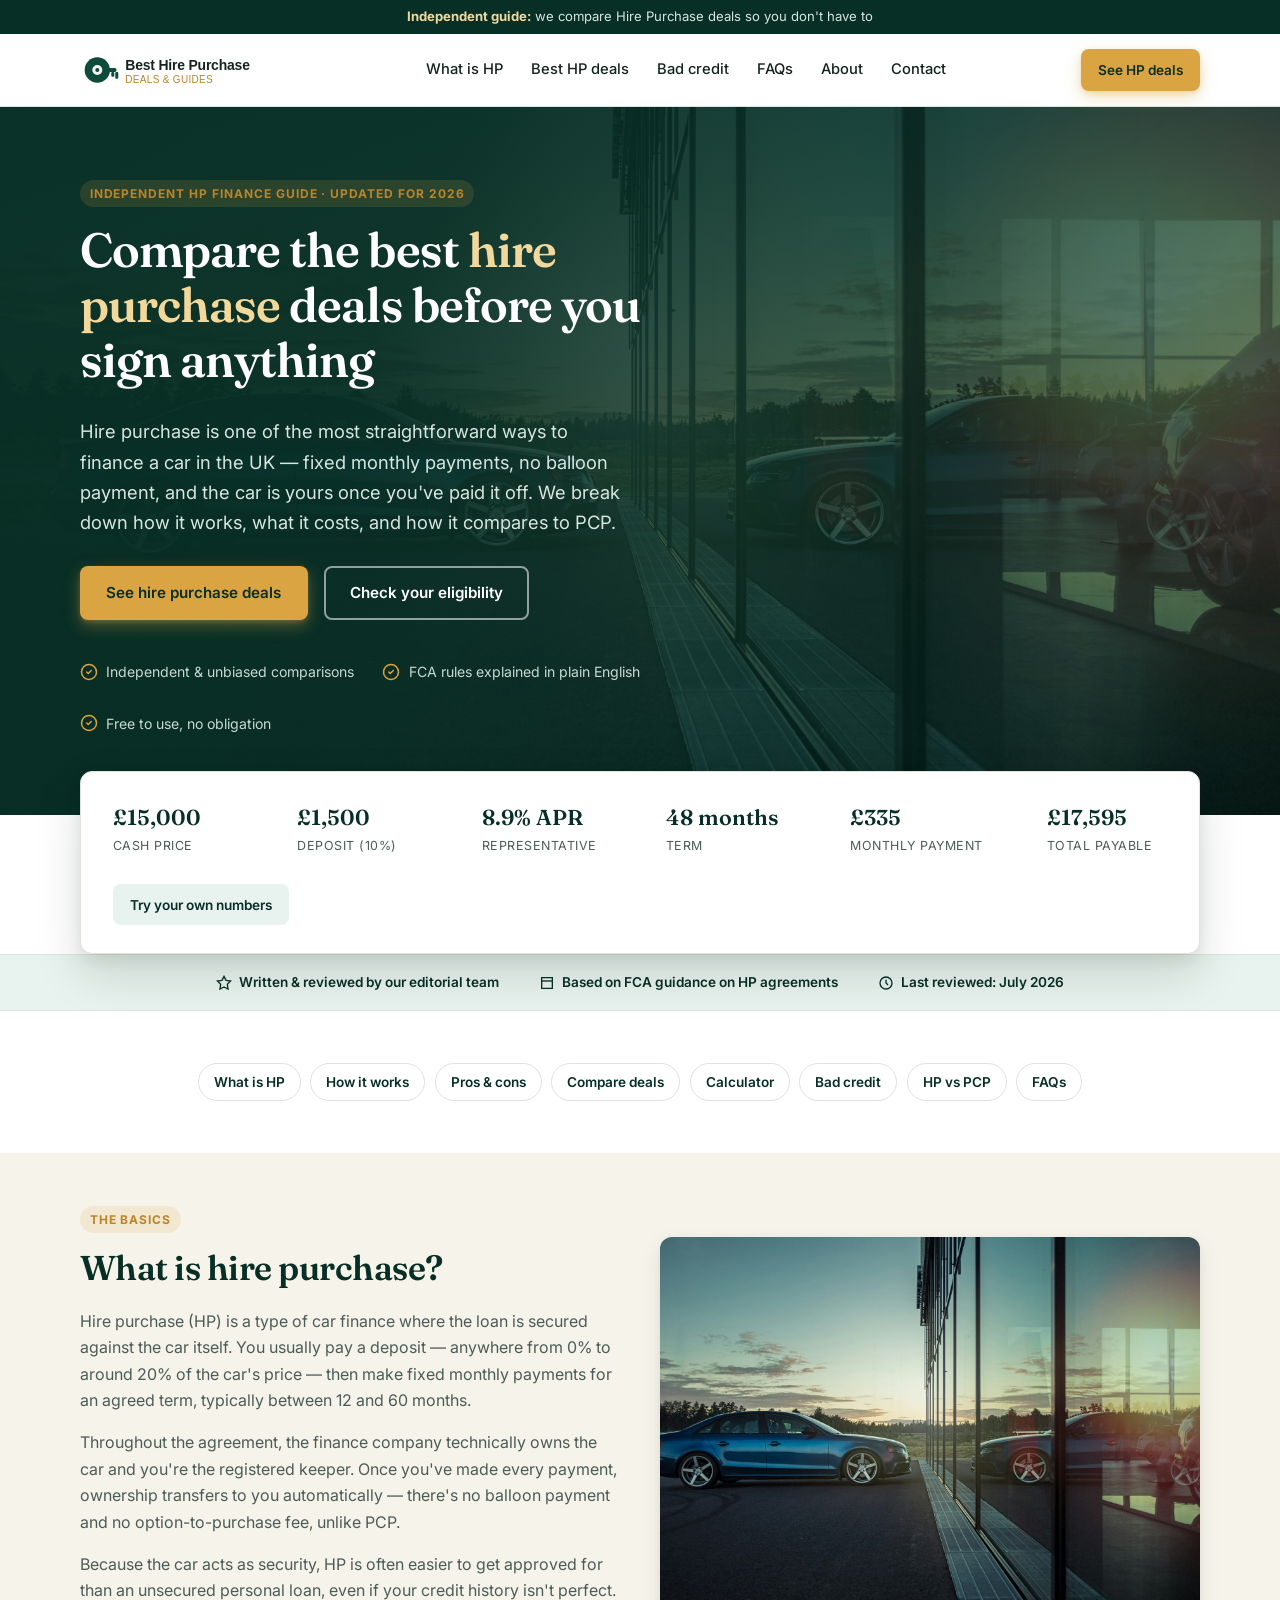
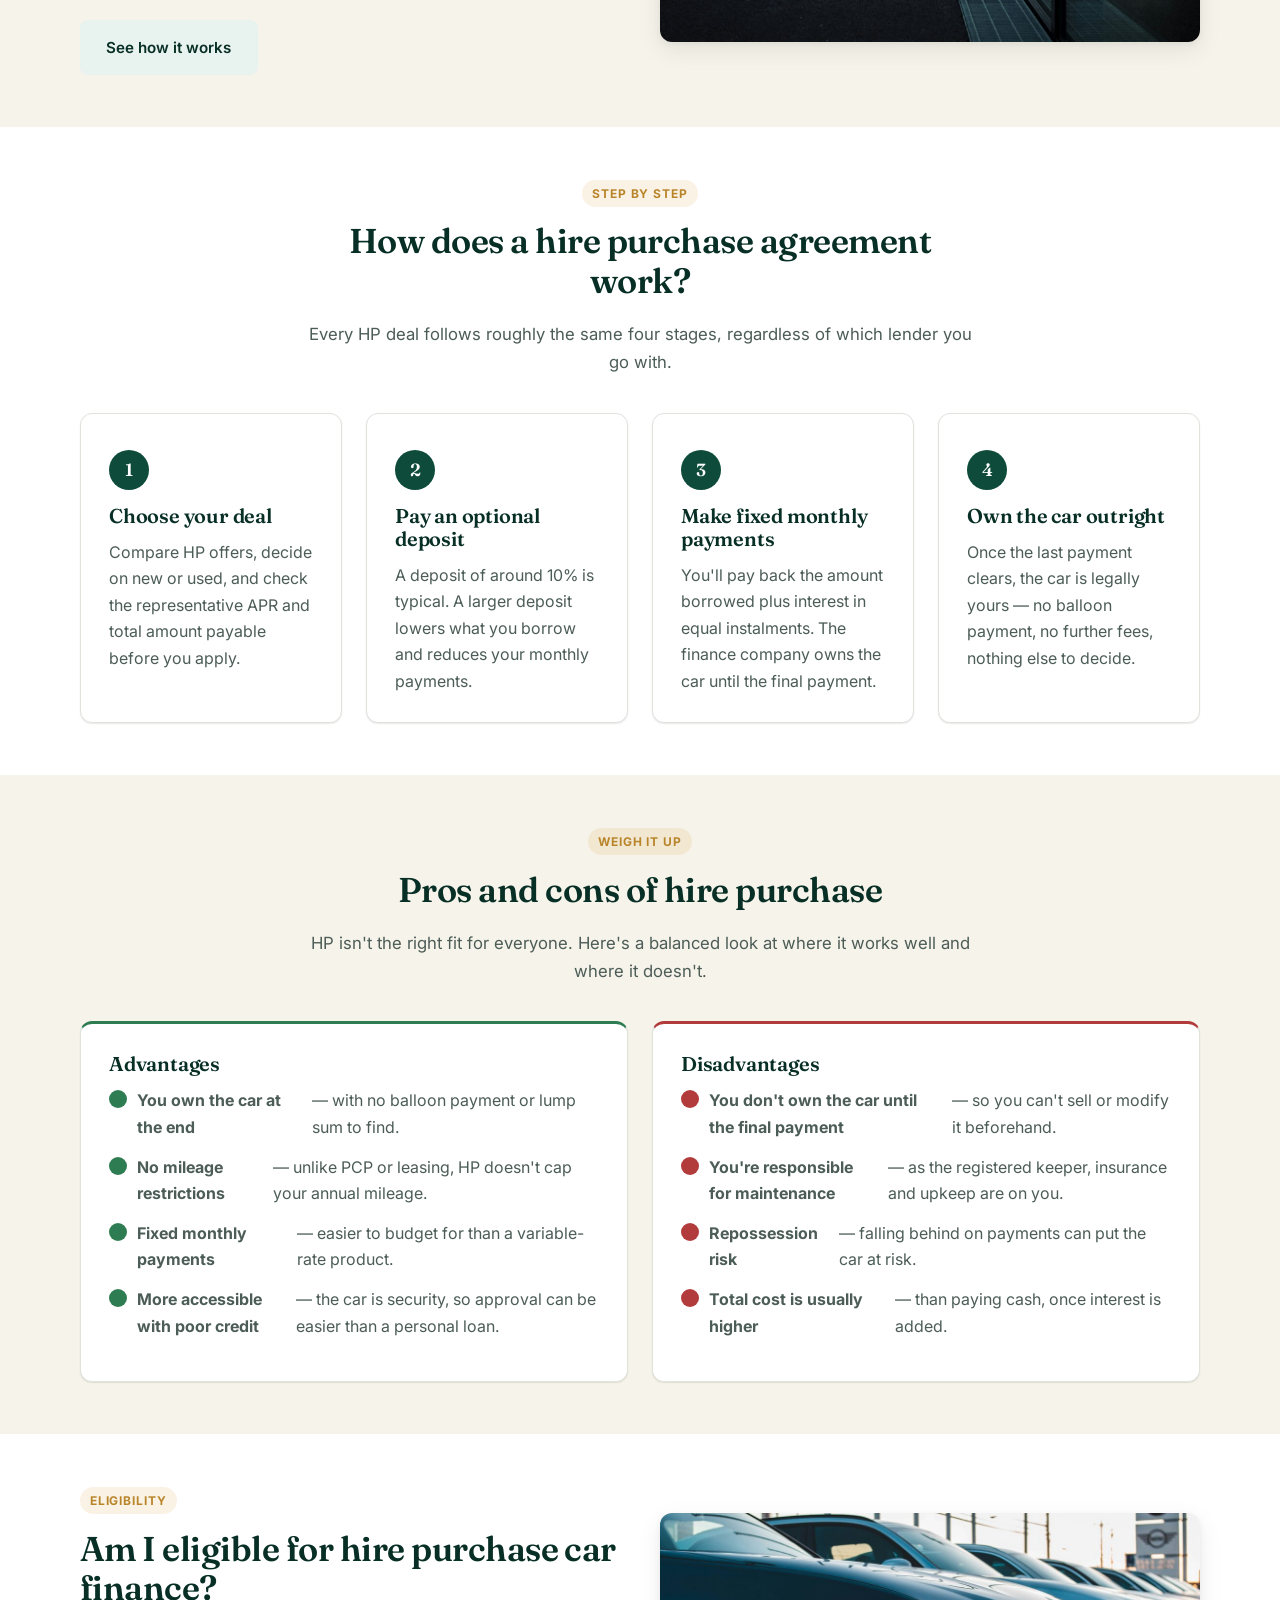
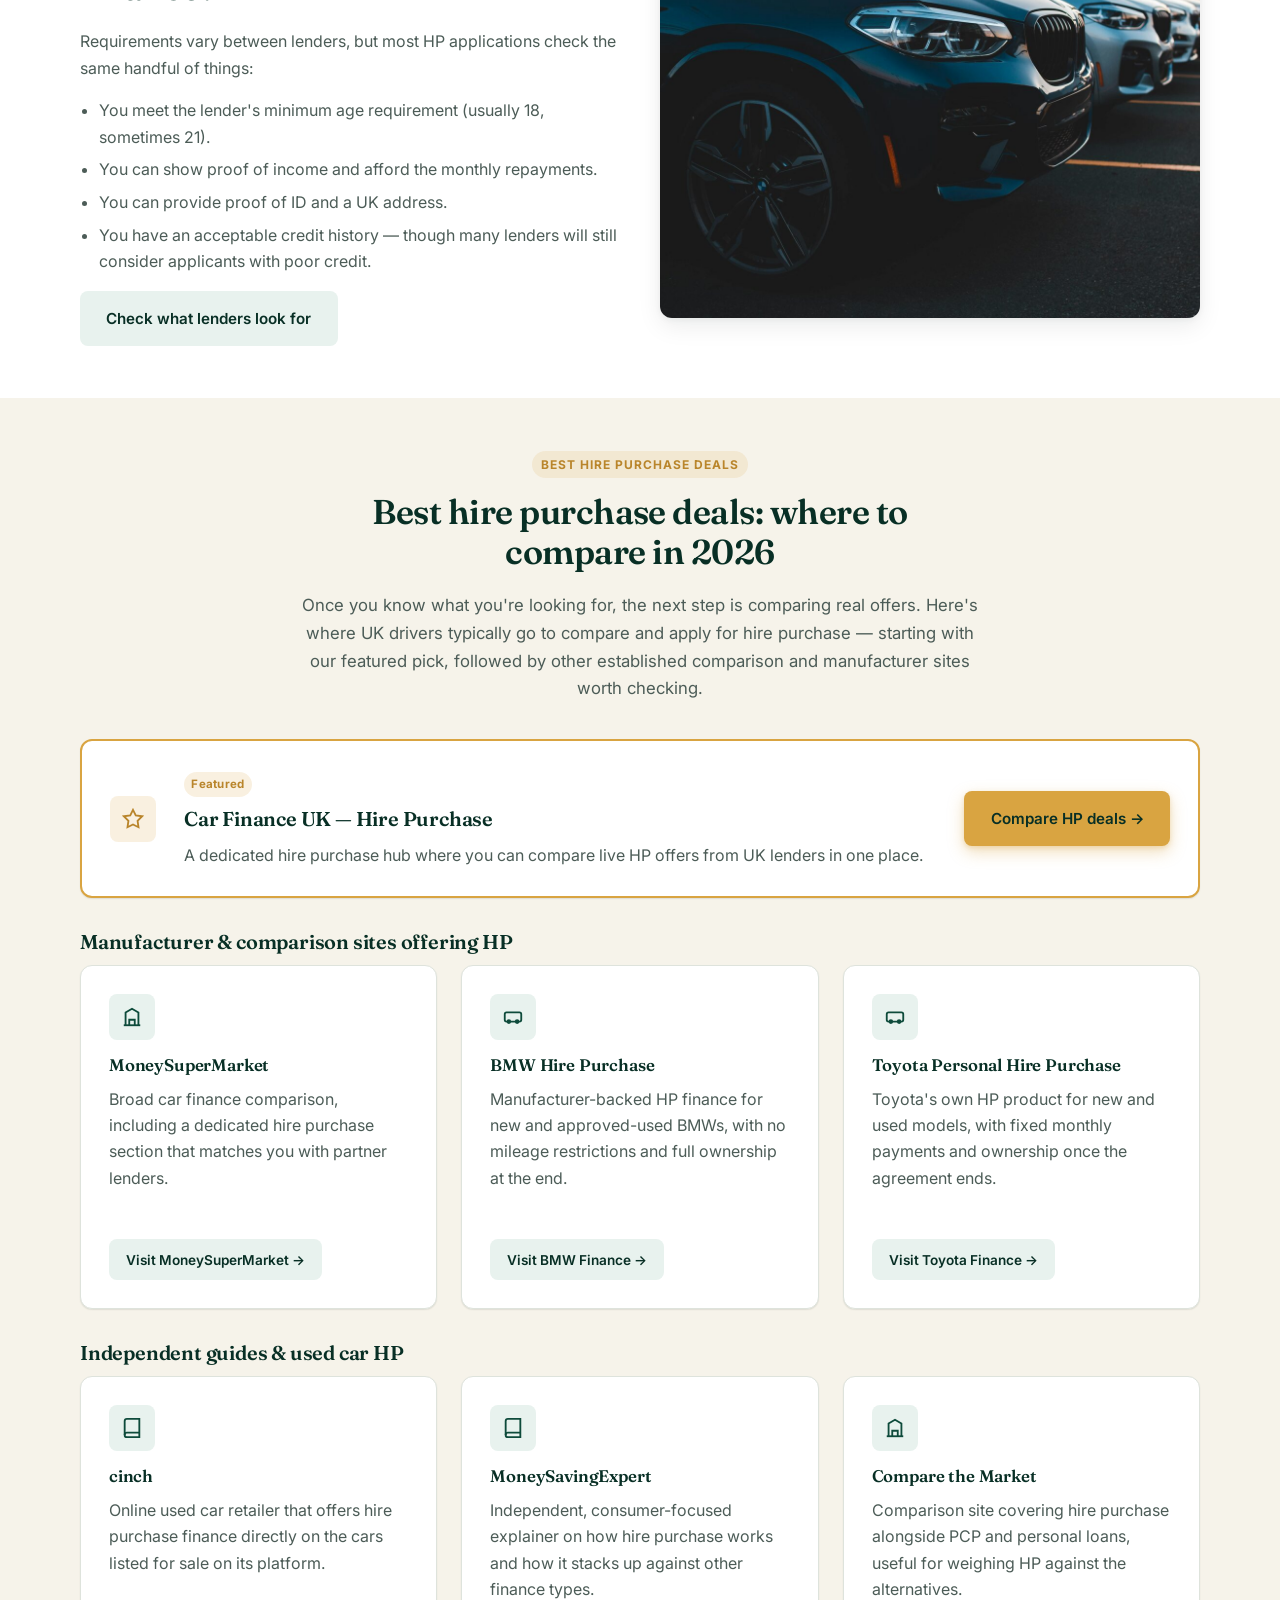
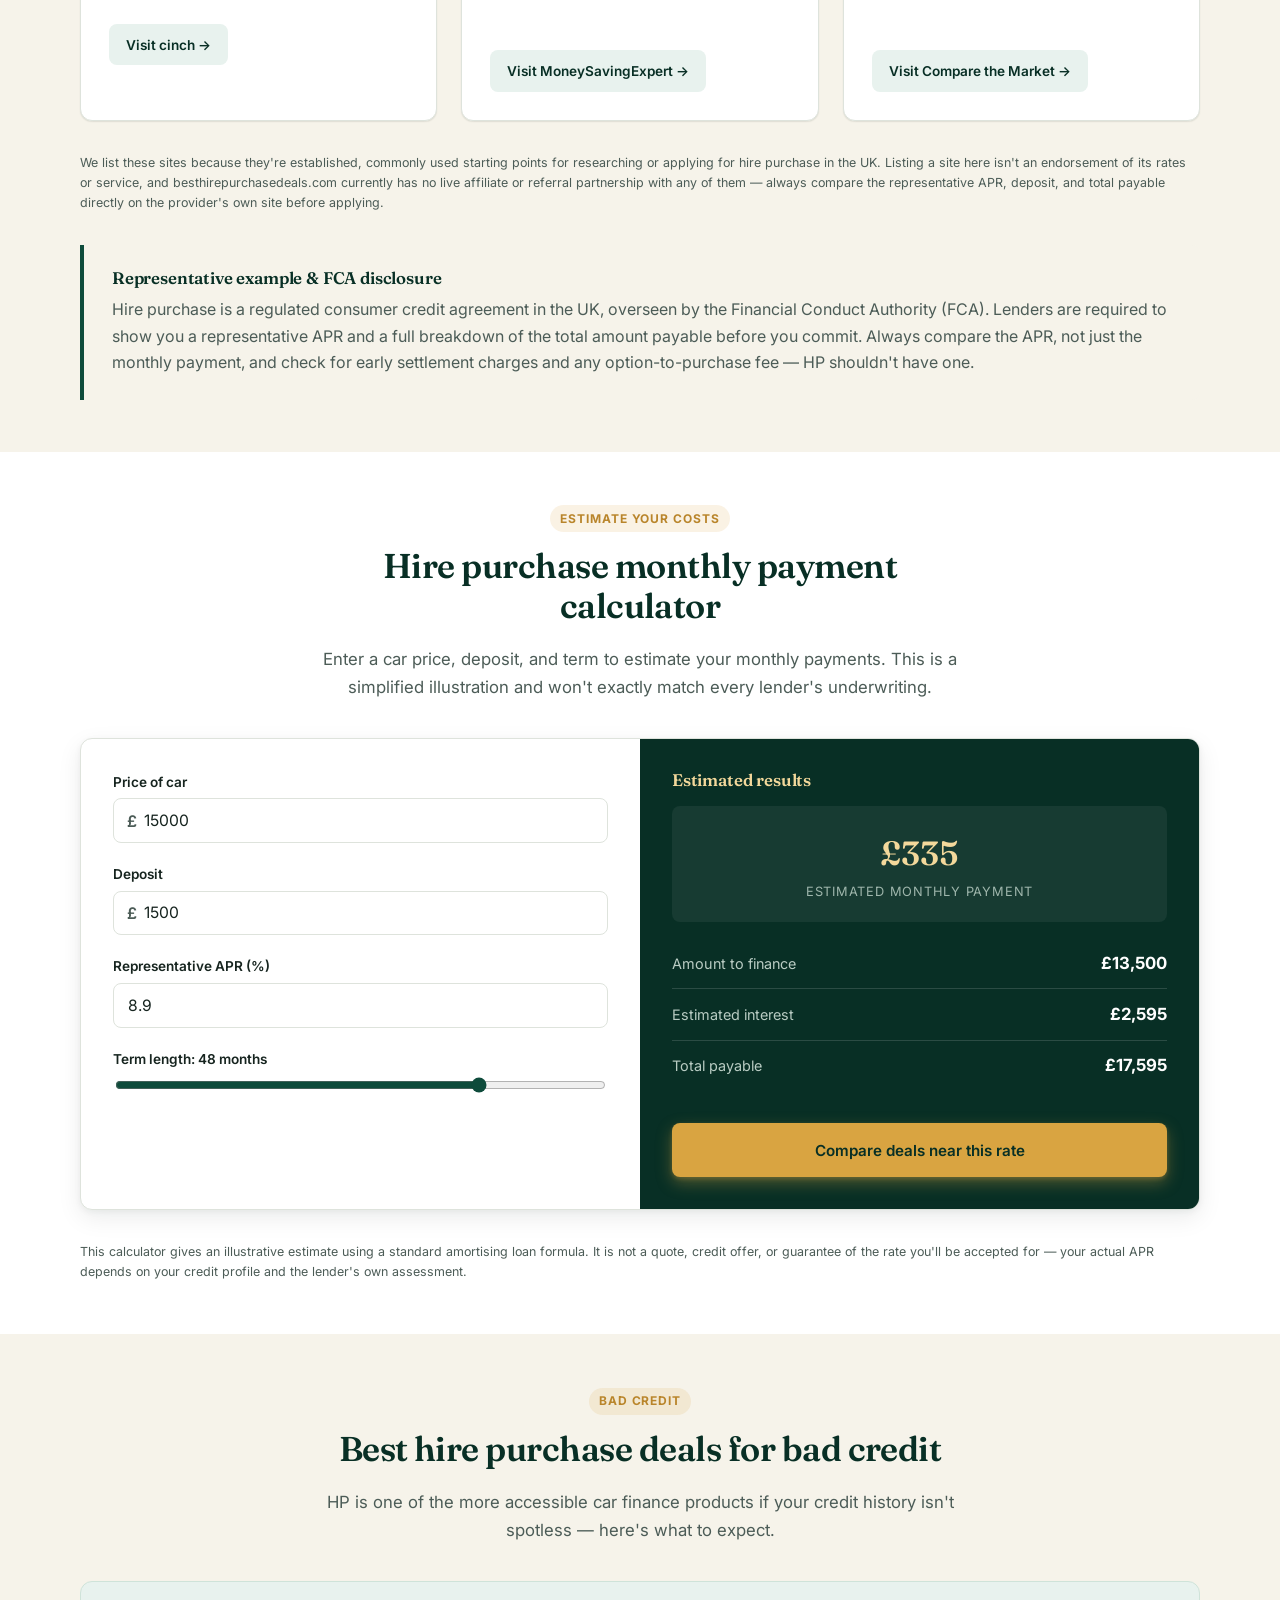
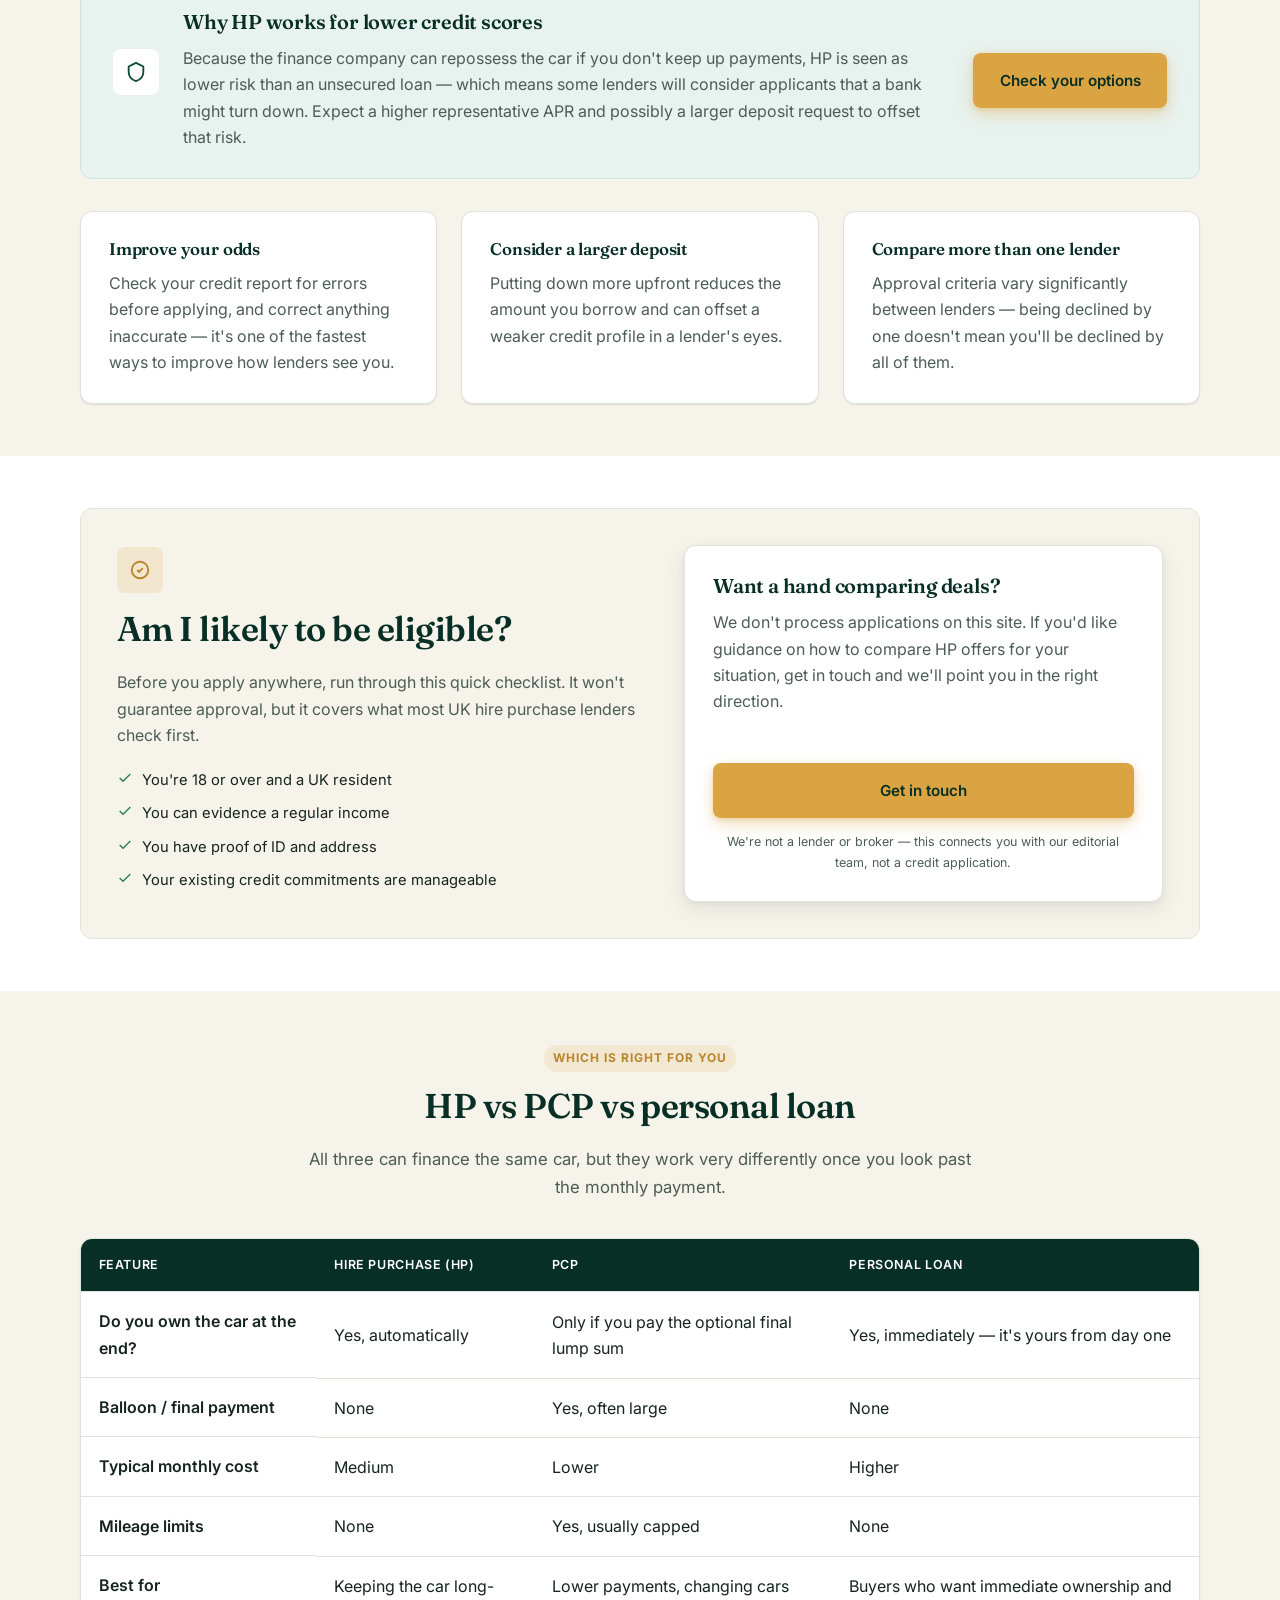
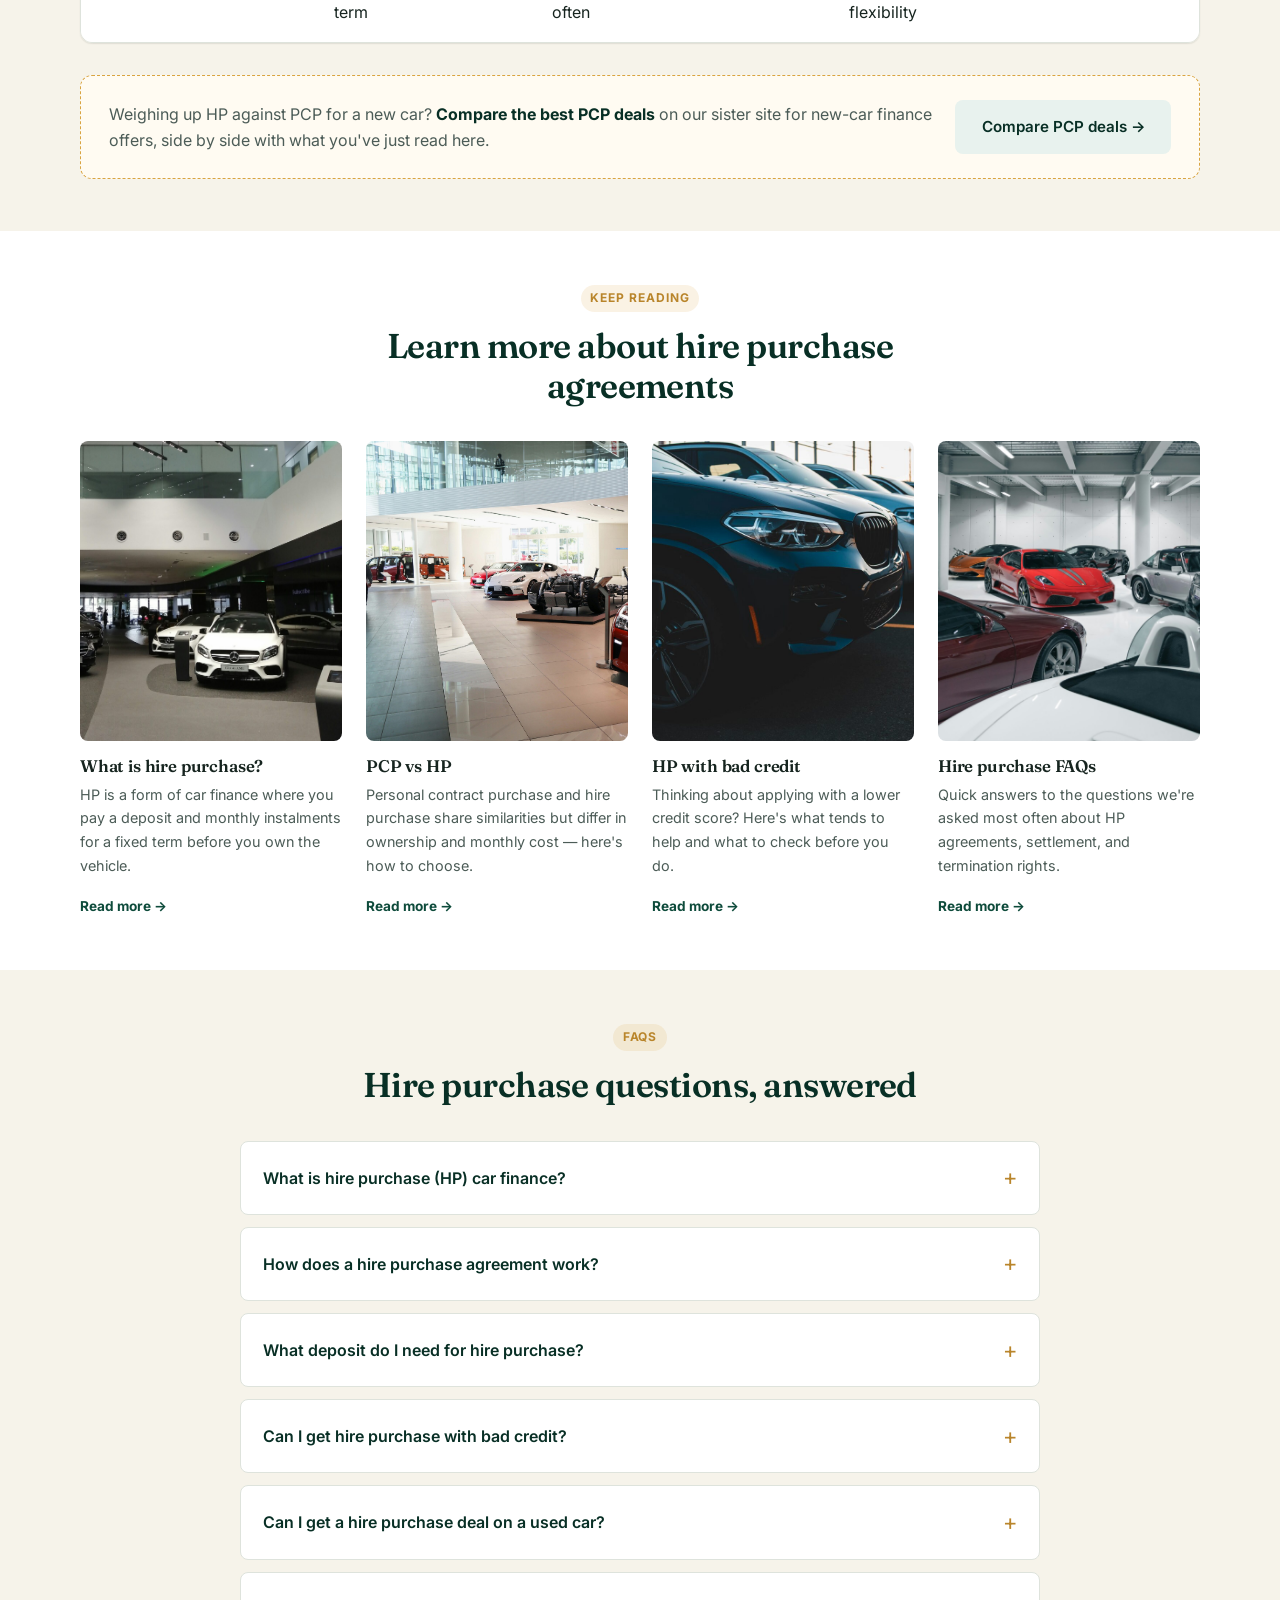
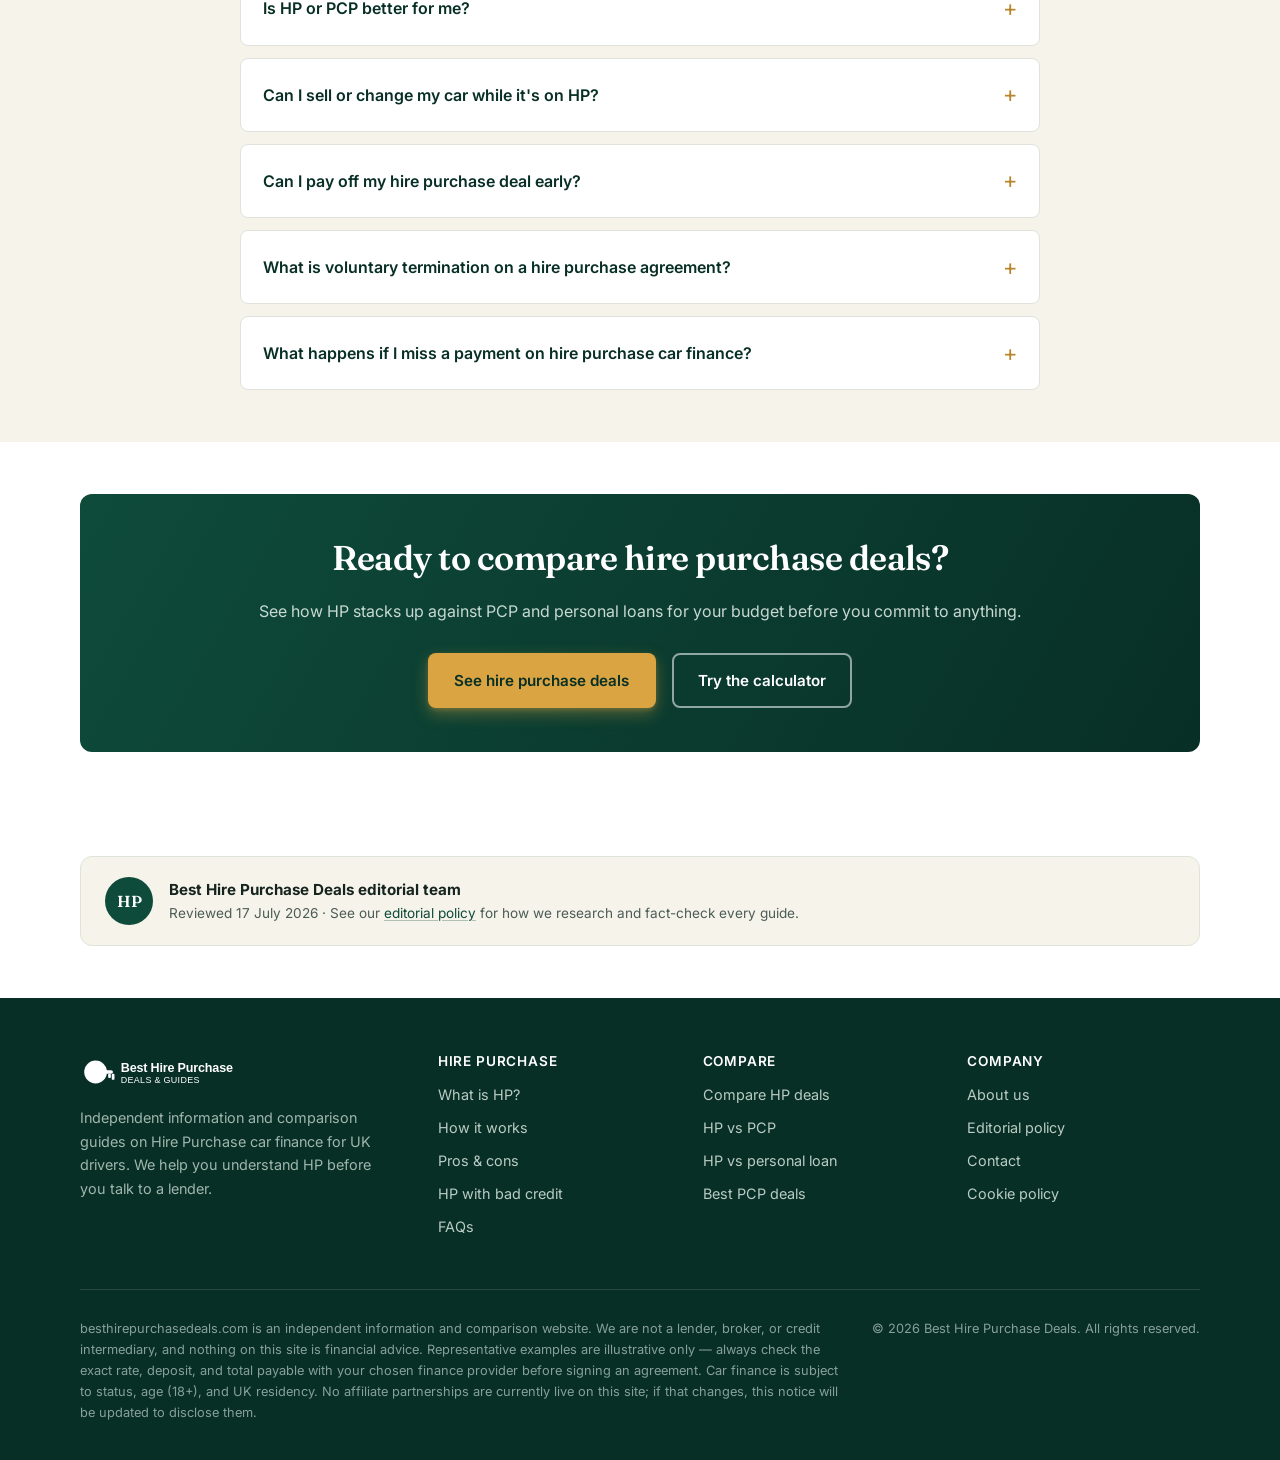
==== commit 5afdb100: "Add files via upload" ====
--- a/besthirepurchasedeals.com/index.html
+++ b/besthirepurchasedeals.com/index.html
@@ -32,7 +32,7 @@
     </a>
     <nav class="site-nav" role="navigation" aria-label="Main navigation">
       <a href="#what-is-hp">What is HP</a>
-      <a href="#compare">Compare deals</a>
+      <a href="#compare">Best HP deals</a>
       <a href="#bad-credit">Bad credit</a>
       <a href="#faq">FAQs</a>
       <a href="about/">About</a>
@@ -284,65 +284,66 @@
 <section id="compare" class="section-alt">
   <div class="container">
     <div class="section-heading">
-      <span class="eyebrow">Compare</span>
-      <h2>How hire purchase deals typically compare</h2>
-      <p>Representative example figures below illustrate how APR, deposit, and monthly cost typically move across the market for a £15,000 car over 48 months. These are illustrative only, not live offers from named partners.</p>
-    </div>
-    <div class="filter-bar" role="tablist" aria-label="Filter example deals">
-      <button type="button" class="is-active" data-filter="all">All deals</button>
-      <button type="button" data-filter="new">Best for new cars</button>
-      <button type="button" data-filter="used">Best for used cars</button>
-      <button type="button" data-filter="bad-credit">Best for bad credit</button>
-    </div>
-    <div class="table-wrap">
-      <table class="deals-table">
-        <thead>
-          <tr>
-            <th>Deal type</th>
-            <th>Representative APR</th>
-            <th>Typical deposit</th>
-            <th>Est. monthly payment*</th>
-            <th>Best for</th>
-            <th></th>
-          </tr>
-        </thead>
-        <tbody>
-          <tr data-category="new">
-            <td class="lender-cell">Low-rate new car HP</td>
-            <td class="apr">6.9% APR</td>
-            <td>10%</td>
-            <td>£317 / mo</td>
-            <td><span class="best-for-badges"><span class="tag">New cars</span></span></td>
-            <td><a href="#" class="btn btn-primary btn-sm">See deal</a></td>
-          </tr>
-          <tr data-category="used">
-            <td class="lender-cell">Standard used car HP</td>
-            <td class="apr">9.9% APR</td>
-            <td>10%</td>
-            <td>£337 / mo</td>
-            <td><span class="best-for-badges"><span class="tag">Used cars</span></span></td>
-            <td><a href="#" class="btn btn-primary btn-sm">See deal</a></td>
-          </tr>
-          <tr data-category="new used">
-            <td class="lender-cell">0% deposit HP</td>
-            <td class="apr">10.9% APR</td>
-            <td>0%</td>
-            <td>£388 / mo</td>
-            <td><span class="best-for-badges"><span class="tag">Low savings</span></span></td>
-            <td><a href="#" class="btn btn-primary btn-sm">See deal</a></td>
-          </tr>
-          <tr data-category="bad-credit">
-            <td class="lender-cell">Bad credit / subprime HP</td>
-            <td class="apr">15.9% APR</td>
-            <td>15%</td>
-            <td>£368 / mo</td>
-            <td><span class="best-for-badges"><span class="tag tag-gold">Bad credit</span></span></td>
-            <td><a href="#bad-credit" class="btn btn-primary btn-sm">Learn more</a></td>
-          </tr>
-        </tbody>
-      </table>
-    </div>
-    <p class="small-print mt-2">*Representative example only, for a £15,000 vehicle over 48 months with the stated deposit. Your own rate, deposit, and monthly payment depend on the vehicle, term, and your personal circumstances, and will be confirmed by the lender before you sign anything. Rates shown are illustrative and not a live offer from any named provider.</p>
+      <span class="eyebrow">Best hire purchase deals</span>
+      <h2>Best hire purchase deals: where to compare in 2026</h2>
+      <p>Once you know what you're looking for, the next step is comparing real offers. Here's where UK drivers typically go to compare and apply for hire purchase — starting with our featured pick, followed by other established comparison and manufacturer sites worth checking.</p>
+    </div>
+
+    <div class="card" style="border:2px solid var(--color-accent); display:flex; gap:1.75rem; align-items:center; flex-wrap:wrap;">
+      <div class="icon-badge" style="background:rgba(217,164,65,0.16); color:var(--color-accent-dark); margin-bottom:0;"><svg width="22" height="22" viewBox="0 0 24 24" fill="none" stroke="currentColor" stroke-width="2"><path d="M12 2l3 6 7 1-5 5 1 7-6-3-6 3 1-7-5-5 7-1z"/></svg></div>
+      <div style="flex:1; min-width:220px;">
+        <span class="tag tag-gold">Featured</span>
+        <h3 style="margin-top:0.5em;">Car Finance UK — Hire Purchase</h3>
+        <p>A dedicated hire purchase hub where you can compare live HP offers from UK lenders in one place.</p>
+      </div>
+      <a href="https://car-finance.co.uk/hp" target="_blank" rel="noopener" class="btn btn-primary">Compare HP deals →</a>
+    </div>
+
+    <h3 class="mt-2">Manufacturer &amp; comparison sites offering HP</h3>
+    <div class="grid grid-3">
+      <div class="card">
+        <div class="icon-badge"><svg width="22" height="22" viewBox="0 0 24 24" fill="none" stroke="currentColor" stroke-width="2"><path d="M3 21h18"/><path d="M5 21V7l7-4 7 4v14"/><path d="M9 21v-6h6v6"/></svg></div>
+        <h4>MoneySuperMarket</h4>
+        <p>Broad car finance comparison, including a dedicated hire purchase section that matches you with partner lenders.</p>
+        <a href="https://www.moneysupermarket.com/loans/car-finance/hire-purchase/" target="_blank" rel="noopener nofollow" class="btn btn-ghost btn-sm mt-2">Visit MoneySuperMarket →</a>
+      </div>
+      <div class="card">
+        <div class="icon-badge"><svg width="22" height="22" viewBox="0 0 24 24" fill="none" stroke="currentColor" stroke-width="2"><rect x="3" y="7" width="18" height="10" rx="2"/><circle cx="7.5" cy="17" r="1.5"/><circle cx="16.5" cy="17" r="1.5"/></svg></div>
+        <h4>BMW Hire Purchase</h4>
+        <p>Manufacturer-backed HP finance for new and approved-used BMWs, with no mileage restrictions and full ownership at the end.</p>
+        <a href="https://www.bmw.co.uk/en/topics/buying/financing-your-bmw/hire-purchase.html" target="_blank" rel="noopener nofollow" class="btn btn-ghost btn-sm mt-2">Visit BMW Finance →</a>
+      </div>
+      <div class="card">
+        <div class="icon-badge"><svg width="22" height="22" viewBox="0 0 24 24" fill="none" stroke="currentColor" stroke-width="2"><rect x="3" y="7" width="18" height="10" rx="2"/><circle cx="7.5" cy="17" r="1.5"/><circle cx="16.5" cy="17" r="1.5"/></svg></div>
+        <h4>Toyota Personal Hire Purchase</h4>
+        <p>Toyota's own HP product for new and used models, with fixed monthly payments and ownership once the agreement ends.</p>
+        <a href="https://www.toyota.co.uk/personal-finance/personal-hire-purchase" target="_blank" rel="noopener nofollow" class="btn btn-ghost btn-sm mt-2">Visit Toyota Finance →</a>
+      </div>
+    </div>
+
+    <h3 class="mt-2">Independent guides &amp; used car HP</h3>
+    <div class="grid grid-3">
+      <div class="card">
+        <div class="icon-badge"><svg width="22" height="22" viewBox="0 0 24 24" fill="none" stroke="currentColor" stroke-width="2"><path d="M4 19.5A2.5 2.5 0 0 1 6.5 17H20"/><path d="M6.5 2H20v20H6.5A2.5 2.5 0 0 1 4 19.5v-15A2.5 2.5 0 0 1 6.5 2z"/></svg></div>
+        <h4>cinch</h4>
+        <p>Online used car retailer that offers hire purchase finance directly on the cars listed for sale on its platform.</p>
+        <a href="https://www.cinch.co.uk/car-finance/hire-purchase" target="_blank" rel="noopener nofollow" class="btn btn-ghost btn-sm mt-2">Visit cinch →</a>
+      </div>
+      <div class="card">
+        <div class="icon-badge"><svg width="22" height="22" viewBox="0 0 24 24" fill="none" stroke="currentColor" stroke-width="2"><path d="M4 19.5A2.5 2.5 0 0 1 6.5 17H20"/><path d="M6.5 2H20v20H6.5A2.5 2.5 0 0 1 4 19.5v-15A2.5 2.5 0 0 1 6.5 2z"/></svg></div>
+        <h4>MoneySavingExpert</h4>
+        <p>Independent, consumer-focused explainer on how hire purchase works and how it stacks up against other finance types.</p>
+        <a href="https://www.moneysavingexpert.com/loans/hire-purchase/" target="_blank" rel="noopener nofollow" class="btn btn-ghost btn-sm mt-2">Visit MoneySavingExpert →</a>
+      </div>
+      <div class="card">
+        <div class="icon-badge"><svg width="22" height="22" viewBox="0 0 24 24" fill="none" stroke="currentColor" stroke-width="2"><path d="M3 21h18"/><path d="M5 21V7l7-4 7 4v14"/><path d="M9 21v-6h6v6"/></svg></div>
+        <h4>Compare the Market</h4>
+        <p>Comparison site covering hire purchase alongside PCP and personal loans, useful for weighing HP against the alternatives.</p>
+        <a href="https://www.comparethemarket.com/loans/car-finance/hire-purchase/" target="_blank" rel="noopener nofollow" class="btn btn-ghost btn-sm mt-2">Visit Compare the Market →</a>
+      </div>
+    </div>
+
+    <p class="small-print mt-2">We list these sites because they're established, commonly used starting points for researching or applying for hire purchase in the UK. Listing a site here isn't an endorsement of its rates or service, and besthirepurchasedeals.com currently has no live affiliate or referral partnership with any of them — always compare the representative APR, deposit, and total payable directly on the provider's own site before applying.</p>
 
     <div class="disclosure-block mt-2">
       <h4>Representative example &amp; FCA disclosure</h4>
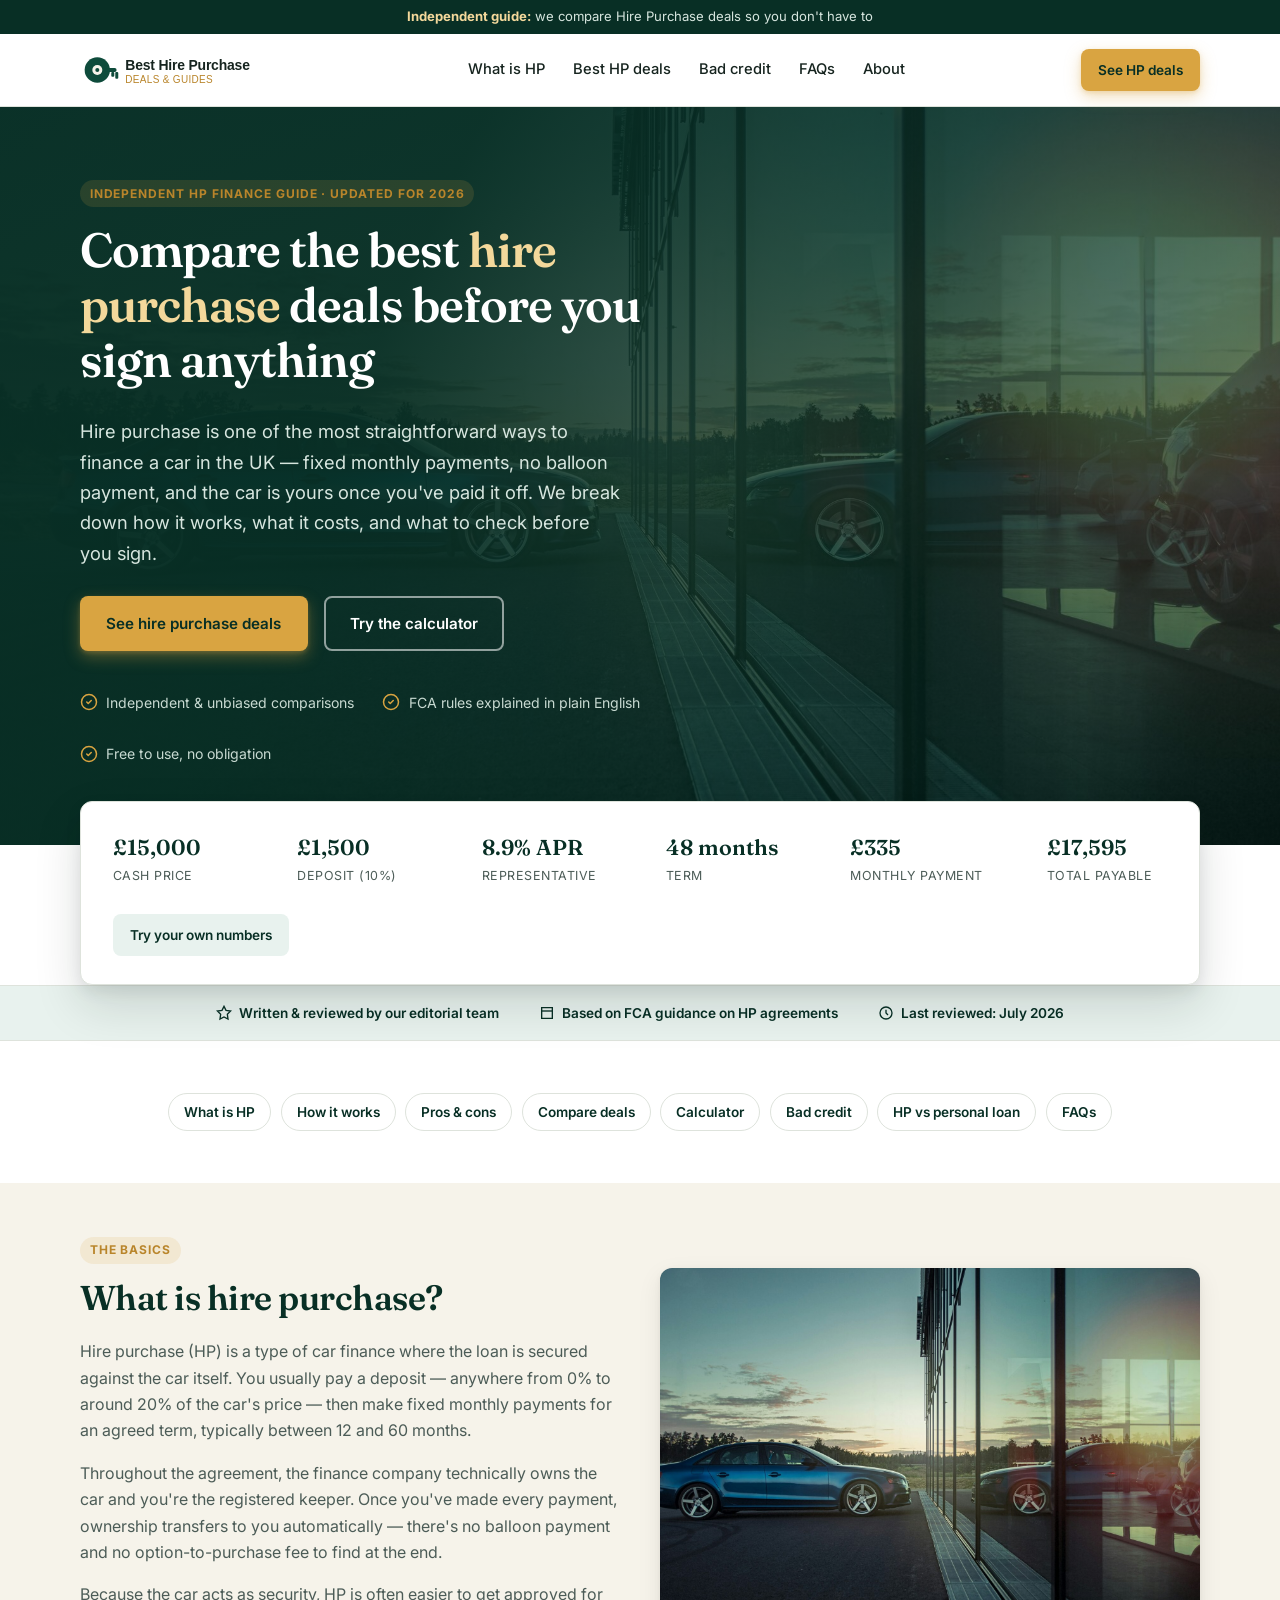
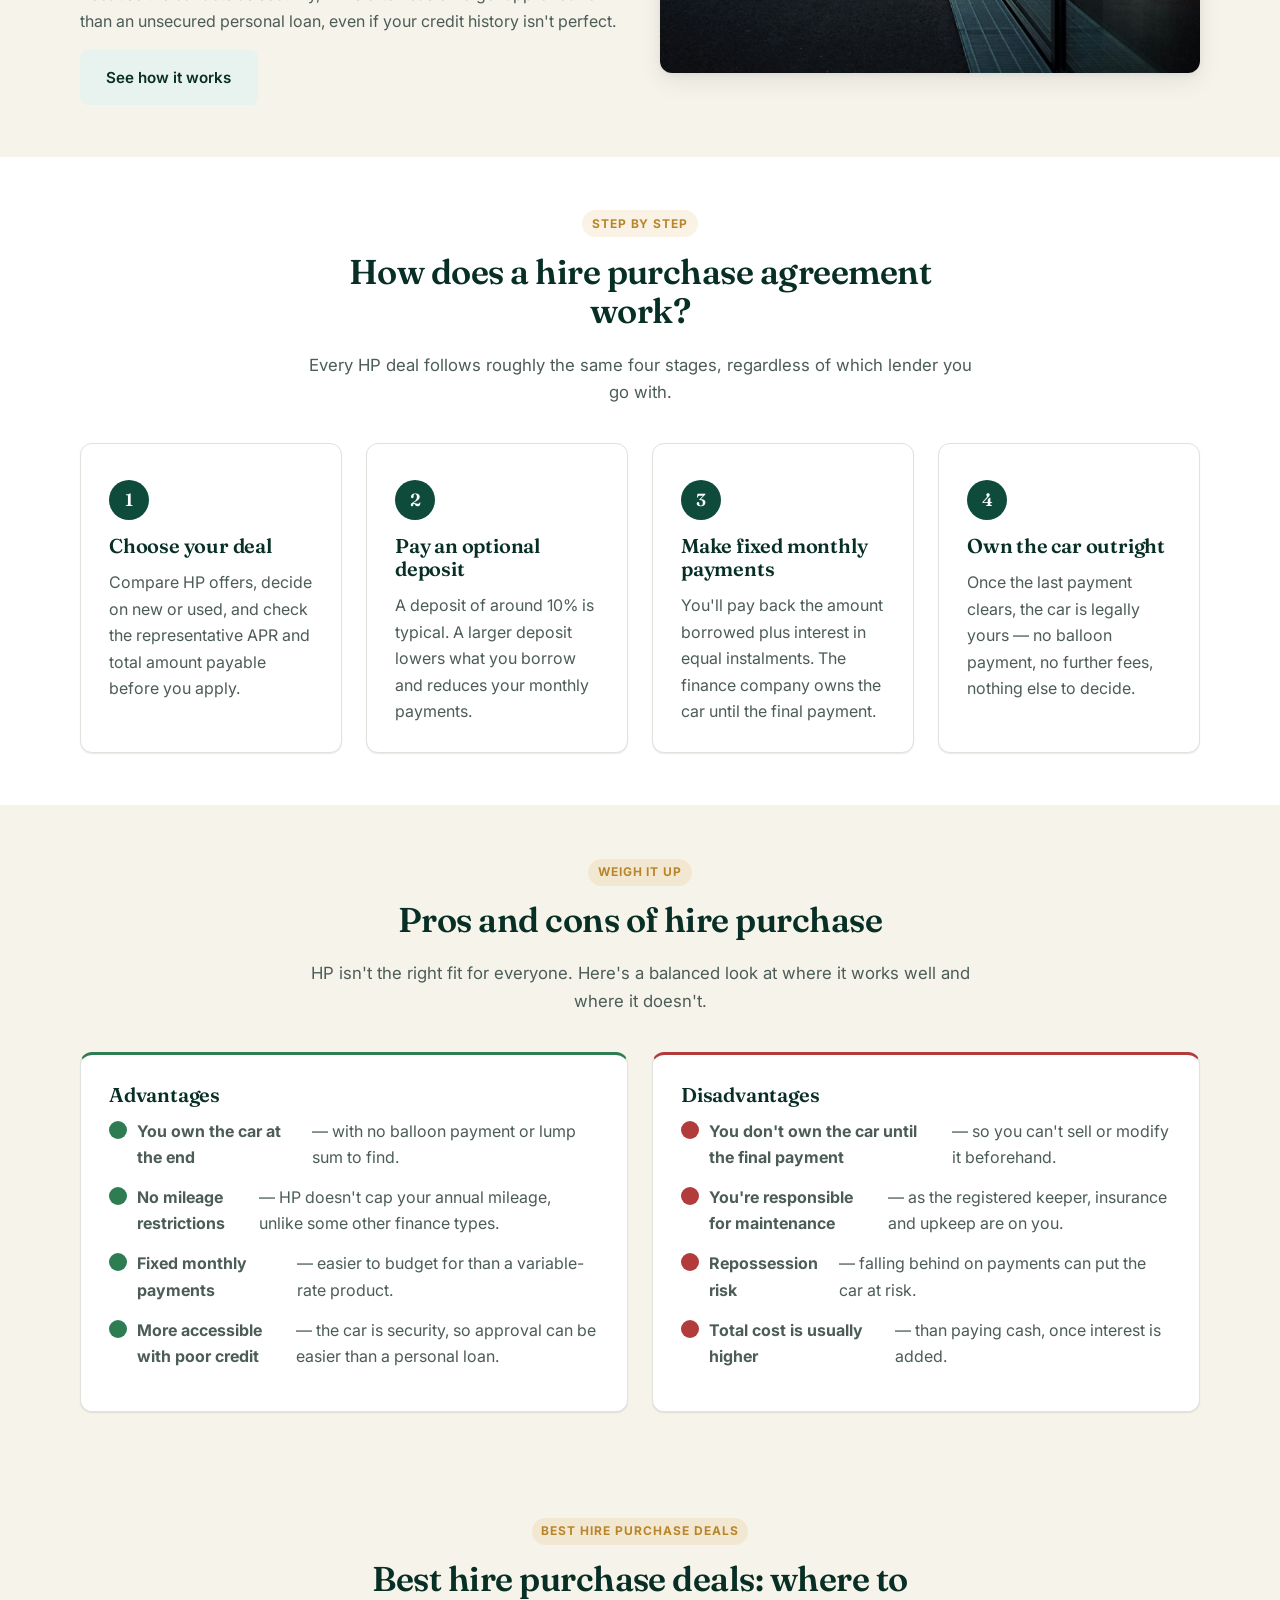
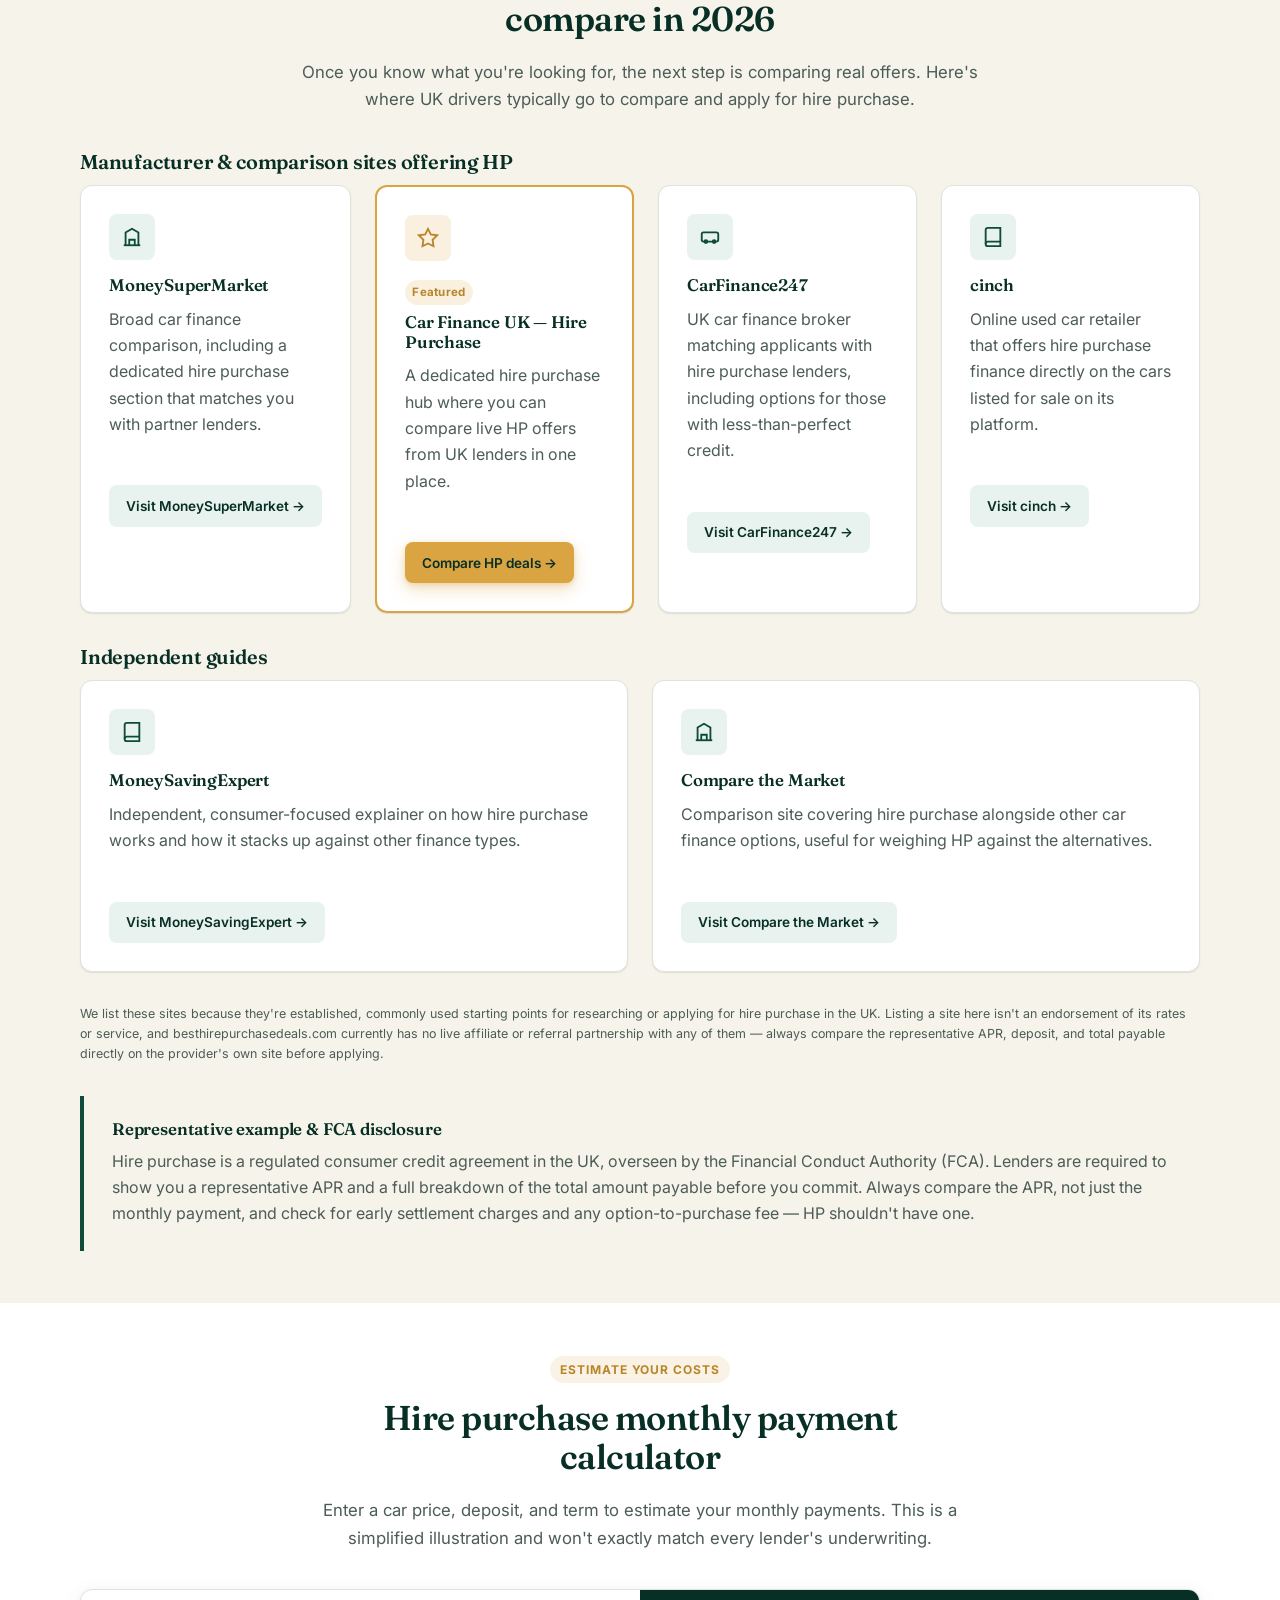
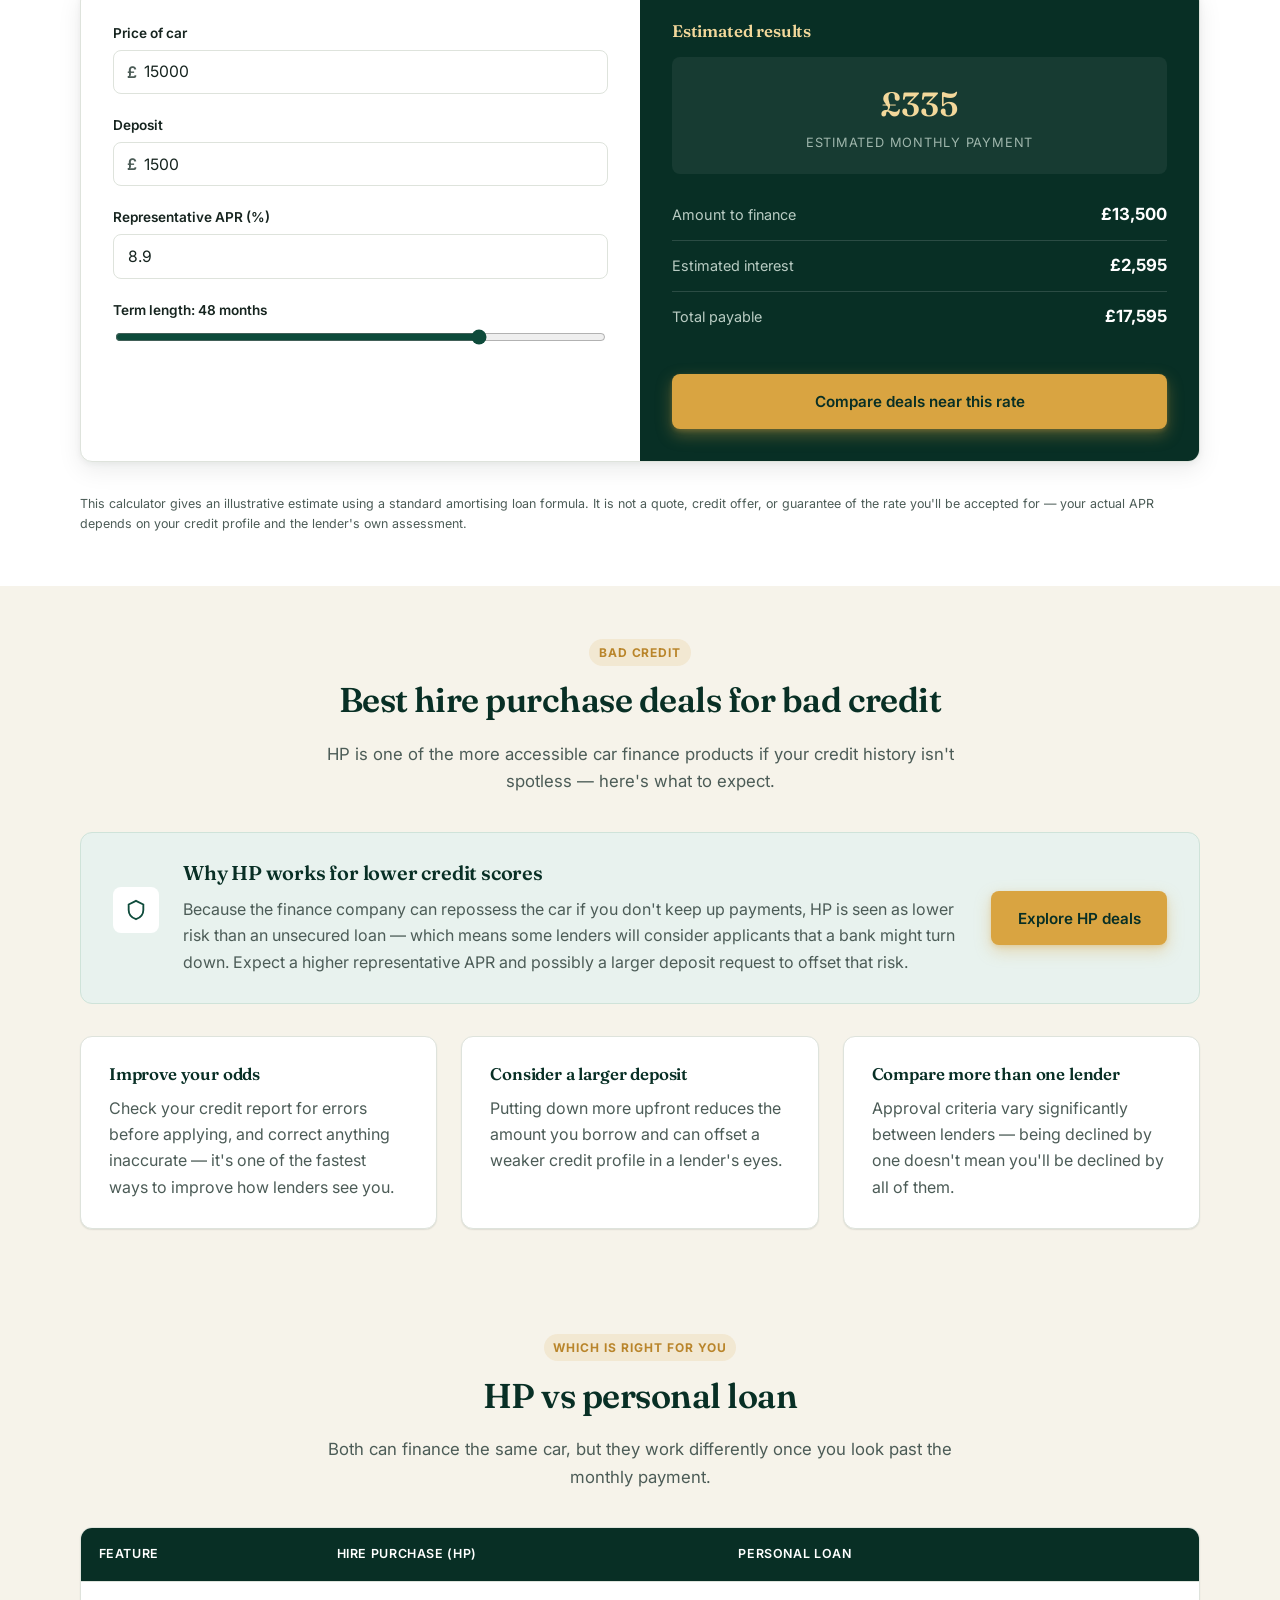
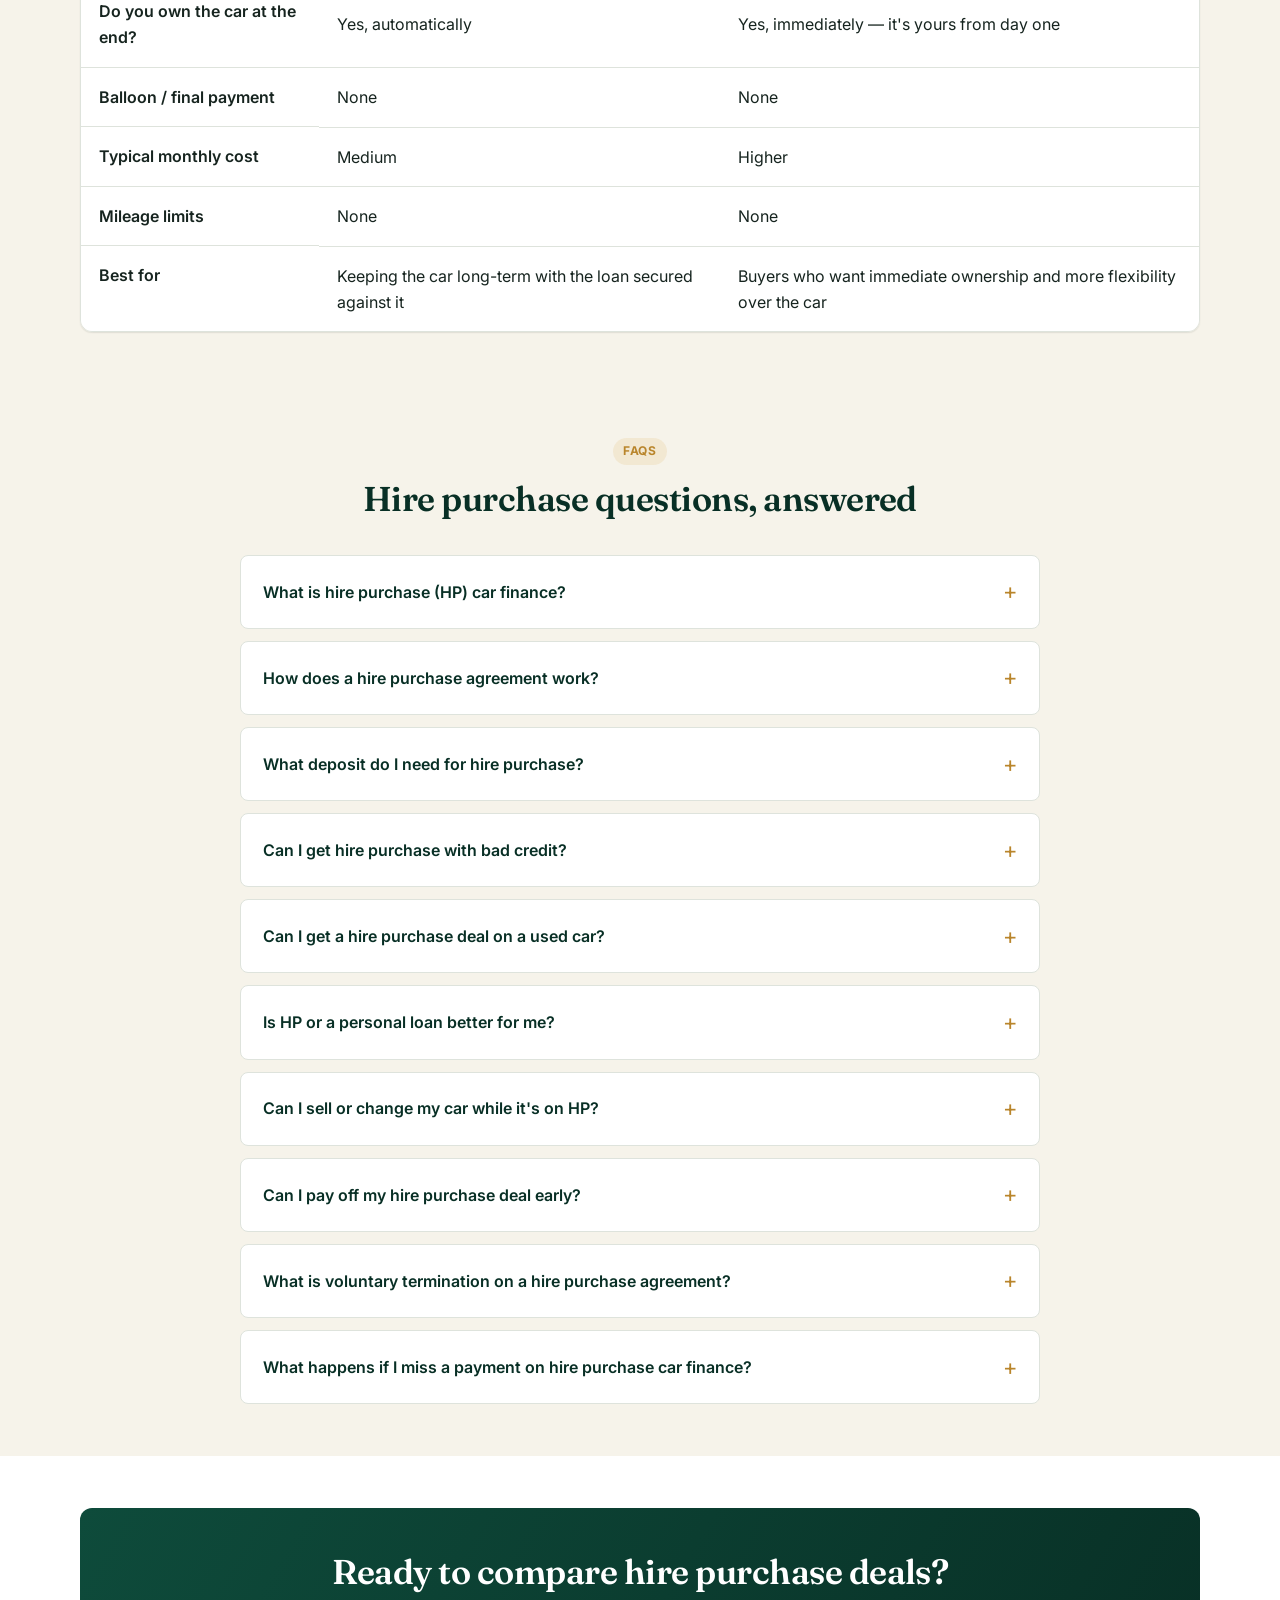
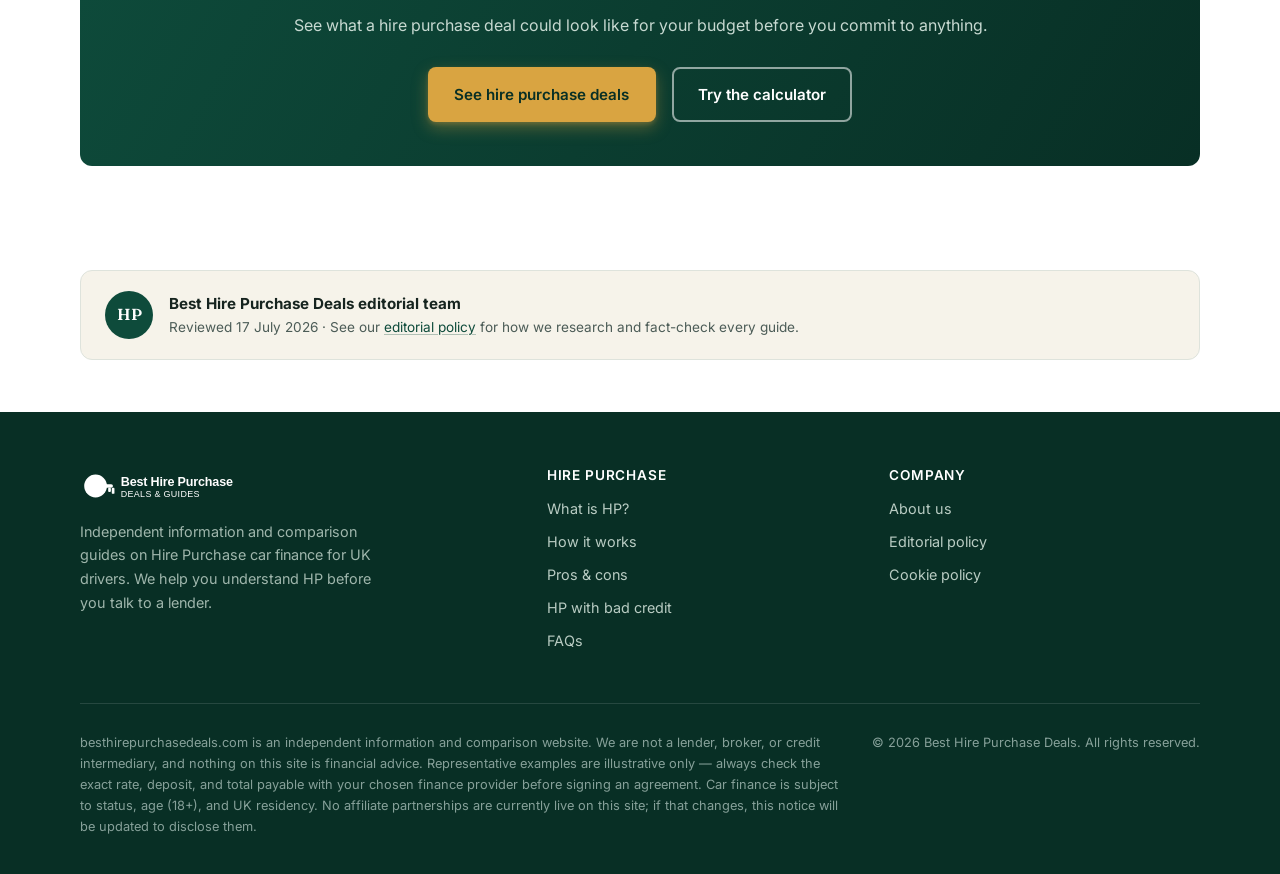
==== commit bf55f9c1: "Add files via upload" ====
--- a/besthirepurchasedeals.com/index.html
+++ b/besthirepurchasedeals.com/index.html
@@ -4,11 +4,11 @@
 <meta charset="UTF-8">
 <meta name="viewport" content="width=device-width, initial-scale=1.0">
 <title>Best Hire Purchase Deals 2026 | Compare HP Car Finance UK</title>
-<meta name="description" content="Compare hire purchase (HP) car finance deals, see representative APR examples, use our monthly payment calculator, and learn how HP compares to PCP.">
+<meta name="description" content="Compare hire purchase (HP) car finance deals, see representative APR examples, and use our monthly payment calculator to estimate your costs.">
 <link rel="canonical" href="https://besthirepurchasedeals.com/">
 <meta property="og:type" content="article">
 <meta property="og:title" content="Best Hire Purchase Deals 2026 | Compare HP Car Finance UK">
-<meta property="og:description" content="Compare hire purchase (HP) car finance deals, see representative APR examples, use our monthly payment calculator, and learn how HP compares to PCP.">
+<meta property="og:description" content="Compare hire purchase (HP) car finance deals, see representative APR examples, and use our monthly payment calculator to estimate your costs.">
 <meta property="og:url" content="https://besthirepurchasedeals.com/">
 <meta property="og:site_name" content="Best Hire Purchase Deals">
 <meta name="twitter:card" content="summary">
@@ -36,7 +36,6 @@
       <a href="#bad-credit">Bad credit</a>
       <a href="#faq">FAQs</a>
       <a href="about/">About</a>
-      <a href="contact/">Contact</a>
     </nav>
     <div class="header-cta">
       <a href="#compare" class="btn btn-primary btn-sm">See HP deals</a>
@@ -52,7 +51,7 @@
   "@context": "https://schema.org",
   "@type": "Article",
   "headline": "Best Hire Purchase Deals: Compare HP Car Finance in the UK",
-  "description": "Independent guide to Hire Purchase (HP) car finance — how it works, representative APR examples, pros and cons, bad credit options, and how HP compares to PCP.",
+  "description": "Independent guide to Hire Purchase (HP) car finance — how it works, representative APR examples, pros and cons, and bad credit options.",
   "author": { "@type": "Organization", "name": "Best Hire Purchase Deals" },
   "publisher": { "@type": "Organization", "name": "Best Hire Purchase Deals" },
   "mainEntityOfPage": "https://besthirepurchasedeals.com/"
@@ -90,8 +89,8 @@
     },
     {
       "@type": "Question",
-      "name": "Is HP or PCP better for me?",
-      "acceptedAnswer": { "@type": "Answer", "text": "HP tends to suit drivers who want to own the car outright and keep it long-term, since there's no balloon payment and monthly costs go entirely toward ownership. PCP usually has lower monthly payments but you don't own the car unless you pay the optional final lump sum." }
+      "name": "Is HP or a personal loan better for me?",
+      "acceptedAnswer": { "@type": "Answer", "text": "A personal loan gives you immediate ownership and more flexibility over the car, but usually comes with higher monthly payments since it's unsecured. HP tends to suit drivers who want the loan secured against the car and are comfortable with the finance company owning it until the final payment." }
     },
     {
       "@type": "Question",
@@ -122,10 +121,10 @@
     <div class="hero-content">
       <span class="eyebrow">Independent HP finance guide · Updated for 2026</span>
       <h1>Compare the best <mark>hire purchase</mark> deals before you sign anything</h1>
-      <p class="hero-lede">Hire purchase is one of the most straightforward ways to finance a car in the UK — fixed monthly payments, no balloon payment, and the car is yours once you've paid it off. We break down how it works, what it costs, and how it compares to PCP.</p>
+      <p class="hero-lede">Hire purchase is one of the most straightforward ways to finance a car in the UK — fixed monthly payments, no balloon payment, and the car is yours once you've paid it off. We break down how it works, what it costs, and what to check before you sign.</p>
       <div class="hero-ctas">
         <a href="#compare" class="btn btn-primary">See hire purchase deals</a>
-        <a href="#eligibility" class="btn btn-outline">Check your eligibility</a>
+        <a href="#calculator" class="btn btn-outline">Try the calculator</a>
       </div>
       <div class="hero-trust">
         <div class="hero-trust-item"><svg width="18" height="18" viewBox="0 0 24 24" fill="none"><path d="M9 12l2 2 4-4" stroke="currentColor" stroke-width="2" stroke-linecap="round" stroke-linejoin="round"/><circle cx="12" cy="12" r="10" stroke="currentColor" stroke-width="2"/></svg>Independent &amp; unbiased comparisons</div>
@@ -169,7 +168,7 @@
       <a href="#compare">Compare deals</a>
       <a href="#calculator">Calculator</a>
       <a href="#bad-credit">Bad credit</a>
-      <a href="#hp-vs-pcp">HP vs PCP</a>
+      <a href="#hp-vs-personal-loan">HP vs personal loan</a>
       <a href="#faq">FAQs</a>
     </div>
   </div>
@@ -182,7 +181,7 @@
         <span class="eyebrow">The basics</span>
         <h2>What is hire purchase?</h2>
         <p>Hire purchase (HP) is a type of car finance where the loan is secured against the car itself. You usually pay a deposit — anywhere from 0% to around 20% of the car's price — then make fixed monthly payments for an agreed term, typically between 12 and 60 months.</p>
-        <p>Throughout the agreement, the finance company technically owns the car and you're the registered keeper. Once you've made every payment, ownership transfers to you automatically — there's no balloon payment and no option-to-purchase fee, unlike PCP.</p>
+        <p>Throughout the agreement, the finance company technically owns the car and you're the registered keeper. Once you've made every payment, ownership transfers to you automatically — there's no balloon payment and no option-to-purchase fee to find at the end.</p>
         <p>Because the car acts as security, HP is often easier to get approved for than an unsecured personal loan, even if your credit history isn't perfect.</p>
         <a href="#how-it-works" class="btn btn-ghost">See how it works</a>
       </div>
@@ -238,7 +237,7 @@
           <h3>Advantages</h3>
           <ul>
             <li><strong>You own the car at the end</strong> — with no balloon payment or lump sum to find.</li>
-            <li><strong>No mileage restrictions</strong> — unlike PCP or leasing, HP doesn't cap your annual mileage.</li>
+            <li><strong>No mileage restrictions</strong> — HP doesn't cap your annual mileage, unlike some other finance types.</li>
             <li><strong>Fixed monthly payments</strong> — easier to budget for than a variable-rate product.</li>
             <li><strong>More accessible with poor credit</strong> — the car is security, so approval can be easier than a personal loan.</li>
           </ul>
@@ -259,76 +258,45 @@
   </div>
 </section>
 
-<section>
-  <div class="container">
-    <div class="feature-split reverse">
-      <div class="feature-media">
-        <img src="images/hp-dealer-forecourt.jpg" alt="Row of cars on a dealership forecourt available on hire purchase finance" width="900" height="600" loading="lazy">
-      </div>
-      <div class="feature-copy">
-        <span class="eyebrow">Eligibility</span>
-        <h2>Am I eligible for hire purchase car finance?</h2>
-        <p>Requirements vary between lenders, but most HP applications check the same handful of things:</p>
-        <ul>
-          <li>You meet the lender's minimum age requirement (usually 18, sometimes 21).</li>
-          <li>You can show proof of income and afford the monthly repayments.</li>
-          <li>You can provide proof of ID and a UK address.</li>
-          <li>You have an acceptable credit history — though many lenders will still consider applicants with poor credit.</li>
-        </ul>
-        <a href="#eligibility" class="btn btn-ghost">Check what lenders look for</a>
-      </div>
-    </div>
-  </div>
-</section>
-
 <section id="compare" class="section-alt">
   <div class="container">
     <div class="section-heading">
       <span class="eyebrow">Best hire purchase deals</span>
       <h2>Best hire purchase deals: where to compare in 2026</h2>
-      <p>Once you know what you're looking for, the next step is comparing real offers. Here's where UK drivers typically go to compare and apply for hire purchase — starting with our featured pick, followed by other established comparison and manufacturer sites worth checking.</p>
-    </div>
-
-    <div class="card" style="border:2px solid var(--color-accent); display:flex; gap:1.75rem; align-items:center; flex-wrap:wrap;">
-      <div class="icon-badge" style="background:rgba(217,164,65,0.16); color:var(--color-accent-dark); margin-bottom:0;"><svg width="22" height="22" viewBox="0 0 24 24" fill="none" stroke="currentColor" stroke-width="2"><path d="M12 2l3 6 7 1-5 5 1 7-6-3-6 3 1-7-5-5 7-1z"/></svg></div>
-      <div style="flex:1; min-width:220px;">
-        <span class="tag tag-gold">Featured</span>
-        <h3 style="margin-top:0.5em;">Car Finance UK — Hire Purchase</h3>
-        <p>A dedicated hire purchase hub where you can compare live HP offers from UK lenders in one place.</p>
-      </div>
-      <a href="https://car-finance.co.uk/hp" target="_blank" rel="noopener" class="btn btn-primary">Compare HP deals →</a>
+      <p>Once you know what you're looking for, the next step is comparing real offers. Here's where UK drivers typically go to compare and apply for hire purchase.</p>
     </div>
 
     <h3 class="mt-2">Manufacturer &amp; comparison sites offering HP</h3>
-    <div class="grid grid-3">
+    <div class="grid grid-4">
       <div class="card">
         <div class="icon-badge"><svg width="22" height="22" viewBox="0 0 24 24" fill="none" stroke="currentColor" stroke-width="2"><path d="M3 21h18"/><path d="M5 21V7l7-4 7 4v14"/><path d="M9 21v-6h6v6"/></svg></div>
         <h4>MoneySuperMarket</h4>
         <p>Broad car finance comparison, including a dedicated hire purchase section that matches you with partner lenders.</p>
         <a href="https://www.moneysupermarket.com/loans/car-finance/hire-purchase/" target="_blank" rel="noopener nofollow" class="btn btn-ghost btn-sm mt-2">Visit MoneySuperMarket →</a>
       </div>
+      <div class="card" style="border:2px solid var(--color-accent);">
+        <div class="icon-badge" style="background:rgba(217,164,65,0.16); color:var(--color-accent-dark);"><svg width="22" height="22" viewBox="0 0 24 24" fill="none" stroke="currentColor" stroke-width="2"><path d="M12 2l3 6 7 1-5 5 1 7-6-3-6 3 1-7-5-5 7-1z"/></svg></div>
+        <span class="tag tag-gold">Featured</span>
+        <h4 style="margin-top:0.5em;">Car Finance UK — Hire Purchase</h4>
+        <p>A dedicated hire purchase hub where you can compare live HP offers from UK lenders in one place.</p>
+        <a href="https://car-finance.co.uk/hp" target="_blank" rel="noopener" class="btn btn-primary btn-sm mt-2">Compare HP deals →</a>
+      </div>
       <div class="card">
         <div class="icon-badge"><svg width="22" height="22" viewBox="0 0 24 24" fill="none" stroke="currentColor" stroke-width="2"><rect x="3" y="7" width="18" height="10" rx="2"/><circle cx="7.5" cy="17" r="1.5"/><circle cx="16.5" cy="17" r="1.5"/></svg></div>
-        <h4>BMW Hire Purchase</h4>
-        <p>Manufacturer-backed HP finance for new and approved-used BMWs, with no mileage restrictions and full ownership at the end.</p>
-        <a href="https://www.bmw.co.uk/en/topics/buying/financing-your-bmw/hire-purchase.html" target="_blank" rel="noopener nofollow" class="btn btn-ghost btn-sm mt-2">Visit BMW Finance →</a>
-      </div>
-      <div class="card">
-        <div class="icon-badge"><svg width="22" height="22" viewBox="0 0 24 24" fill="none" stroke="currentColor" stroke-width="2"><rect x="3" y="7" width="18" height="10" rx="2"/><circle cx="7.5" cy="17" r="1.5"/><circle cx="16.5" cy="17" r="1.5"/></svg></div>
-        <h4>Toyota Personal Hire Purchase</h4>
-        <p>Toyota's own HP product for new and used models, with fixed monthly payments and ownership once the agreement ends.</p>
-        <a href="https://www.toyota.co.uk/personal-finance/personal-hire-purchase" target="_blank" rel="noopener nofollow" class="btn btn-ghost btn-sm mt-2">Visit Toyota Finance →</a>
-      </div>
-    </div>
-
-    <h3 class="mt-2">Independent guides &amp; used car HP</h3>
-    <div class="grid grid-3">
+        <h4>CarFinance247</h4>
+        <p>UK car finance broker matching applicants with hire purchase lenders, including options for those with less-than-perfect credit.</p>
+        <a href="https://www.carfinance247.co.uk/hire-purchase" target="_blank" rel="noopener nofollow" class="btn btn-ghost btn-sm mt-2">Visit CarFinance247 →</a>
+      </div>
       <div class="card">
         <div class="icon-badge"><svg width="22" height="22" viewBox="0 0 24 24" fill="none" stroke="currentColor" stroke-width="2"><path d="M4 19.5A2.5 2.5 0 0 1 6.5 17H20"/><path d="M6.5 2H20v20H6.5A2.5 2.5 0 0 1 4 19.5v-15A2.5 2.5 0 0 1 6.5 2z"/></svg></div>
         <h4>cinch</h4>
         <p>Online used car retailer that offers hire purchase finance directly on the cars listed for sale on its platform.</p>
         <a href="https://www.cinch.co.uk/car-finance/hire-purchase" target="_blank" rel="noopener nofollow" class="btn btn-ghost btn-sm mt-2">Visit cinch →</a>
       </div>
+    </div>
+
+    <h3 class="mt-2">Independent guides</h3>
+    <div class="grid grid-2">
       <div class="card">
         <div class="icon-badge"><svg width="22" height="22" viewBox="0 0 24 24" fill="none" stroke="currentColor" stroke-width="2"><path d="M4 19.5A2.5 2.5 0 0 1 6.5 17H20"/><path d="M6.5 2H20v20H6.5A2.5 2.5 0 0 1 4 19.5v-15A2.5 2.5 0 0 1 6.5 2z"/></svg></div>
         <h4>MoneySavingExpert</h4>
@@ -338,7 +306,7 @@
       <div class="card">
         <div class="icon-badge"><svg width="22" height="22" viewBox="0 0 24 24" fill="none" stroke="currentColor" stroke-width="2"><path d="M3 21h18"/><path d="M5 21V7l7-4 7 4v14"/><path d="M9 21v-6h6v6"/></svg></div>
         <h4>Compare the Market</h4>
-        <p>Comparison site covering hire purchase alongside PCP and personal loans, useful for weighing HP against the alternatives.</p>
+        <p>Comparison site covering hire purchase alongside other car finance options, useful for weighing HP against the alternatives.</p>
         <a href="https://www.comparethemarket.com/loans/car-finance/hire-purchase/" target="_blank" rel="noopener nofollow" class="btn btn-ghost btn-sm mt-2">Visit Compare the Market →</a>
       </div>
     </div>
@@ -409,7 +377,7 @@
         <h3>Why HP works for lower credit scores</h3>
         <p>Because the finance company can repossess the car if you don't keep up payments, HP is seen as lower risk than an unsecured loan — which means some lenders will consider applicants that a bank might turn down. Expect a higher representative APR and possibly a larger deposit request to offset that risk.</p>
       </div>
-      <div class="callout-actions"><a href="#eligibility" class="btn btn-primary">Check your options</a></div>
+      <div class="callout-actions"><a href="#compare" class="btn btn-primary">Explore HP deals</a></div>
     </div>
     <div class="grid grid-3 mt-2">
       <div class="card">
@@ -428,90 +396,27 @@
   </div>
 </section>
 
-<section id="eligibility">
-  <div class="container">
-    <div class="eligibility-panel">
-      <div class="eligibility-copy">
-        <div class="icon-badge"><svg width="22" height="22" viewBox="0 0 24 24" fill="none" stroke="currentColor" stroke-width="2"><path d="M9 12l2 2 4-4"/><circle cx="12" cy="12" r="9"/></svg></div>
-        <h2>Am I likely to be eligible?</h2>
-        <p>Before you apply anywhere, run through this quick checklist. It won't guarantee approval, but it covers what most UK hire purchase lenders check first.</p>
-        <ul class="eligibility-checklist">
-          <li><svg width="16" height="16" viewBox="0 0 24 24" fill="none" stroke="currentColor" stroke-width="2"><path d="M20 6L9 17l-5-5"/></svg>You're 18 or over and a UK resident</li>
-          <li><svg width="16" height="16" viewBox="0 0 24 24" fill="none" stroke="currentColor" stroke-width="2"><path d="M20 6L9 17l-5-5"/></svg>You can evidence a regular income</li>
-          <li><svg width="16" height="16" viewBox="0 0 24 24" fill="none" stroke="currentColor" stroke-width="2"><path d="M20 6L9 17l-5-5"/></svg>You have proof of ID and address</li>
-          <li><svg width="16" height="16" viewBox="0 0 24 24" fill="none" stroke="currentColor" stroke-width="2"><path d="M20 6L9 17l-5-5"/></svg>Your existing credit commitments are manageable</li>
-        </ul>
-      </div>
-      <div class="eligibility-form">
-        <h3>Want a hand comparing deals?</h3>
-        <p>We don't process applications on this site. If you'd like guidance on how to compare HP offers for your situation, get in touch and we'll point you in the right direction.</p>
-        <a href="contact/" class="btn btn-primary btn-block mt-2">Get in touch</a>
-        <p class="soft-check-note">We're not a lender or broker — this connects you with our editorial team, not a credit application.</p>
-      </div>
-    </div>
-  </div>
-</section>
-
-<section id="hp-vs-pcp" class="section-alt">
+<section id="hp-vs-personal-loan" class="section-alt">
   <div class="container">
     <div class="section-heading">
       <span class="eyebrow">Which is right for you</span>
-      <h2>HP vs PCP vs personal loan</h2>
-      <p>All three can finance the same car, but they work very differently once you look past the monthly payment.</p>
+      <h2>HP vs personal loan</h2>
+      <p>Both can finance the same car, but they work differently once you look past the monthly payment.</p>
     </div>
     <div class="table-wrap">
       <table class="deals-table">
         <thead>
-          <tr><th>Feature</th><th>Hire purchase (HP)</th><th>PCP</th><th>Personal loan</th></tr>
+          <tr><th>Feature</th><th>Hire purchase (HP)</th><th>Personal loan</th></tr>
         </thead>
         <tbody>
-          <tr><td class="lender-cell">Do you own the car at the end?</td><td>Yes, automatically</td><td>Only if you pay the optional final lump sum</td><td>Yes, immediately — it's yours from day one</td></tr>
-          <tr><td class="lender-cell">Balloon / final payment</td><td>None</td><td>Yes, often large</td><td>None</td></tr>
-          <tr><td class="lender-cell">Typical monthly cost</td><td>Medium</td><td>Lower</td><td>Higher</td></tr>
-          <tr><td class="lender-cell">Mileage limits</td><td>None</td><td>Yes, usually capped</td><td>None</td></tr>
-          <tr><td class="lender-cell">Best for</td><td>Keeping the car long-term</td><td>Lower payments, changing cars often</td><td>Buyers who want immediate ownership and flexibility</td></tr>
+          <tr><td class="lender-cell">Do you own the car at the end?</td><td>Yes, automatically</td><td>Yes, immediately — it's yours from day one</td></tr>
+          <tr><td class="lender-cell">Balloon / final payment</td><td>None</td><td>None</td></tr>
+          <tr><td class="lender-cell">Typical monthly cost</td><td>Medium</td><td>Higher</td></tr>
+          <tr><td class="lender-cell">Mileage limits</td><td>None</td><td>None</td></tr>
+          <tr><td class="lender-cell">Best for</td><td>Keeping the car long-term with the loan secured against it</td><td>Buyers who want immediate ownership and more flexibility over the car</td></tr>
         </tbody>
       </table>
     </div>
-    <div class="cross-link-box mt-2">
-      <p>Weighing up HP against PCP for a new car? <strong>Compare the best PCP deals</strong> on our sister site for new-car finance offers, side by side with what you've just read here.</p>
-      <a href="https://bestnewcarpcpfinancedeals.com" class="btn btn-ghost">Compare PCP deals →</a>
-    </div>
-  </div>
-</section>
-
-<section>
-  <div class="container">
-    <div class="section-heading">
-      <span class="eyebrow">Keep reading</span>
-      <h2>Learn more about hire purchase agreements</h2>
-    </div>
-    <div class="grid grid-4">
-      <a href="#what-is-hp" class="guide-card">
-        <img src="images/hp-showroom-fleet.jpg" alt="Showroom floor with a fleet of cars available on finance" width="400" height="300" loading="lazy">
-        <h4>What is hire purchase?</h4>
-        <p>HP is a form of car finance where you pay a deposit and monthly instalments for a fixed term before you own the vehicle.</p>
-        <span class="read-more">Read more →</span>
-      </a>
-      <a href="#hp-vs-pcp" class="guide-card">
-        <img src="images/hp-showroom-row.jpg" alt="Row of new cars parked in a dealership showroom" width="400" height="300" loading="lazy">
-        <h4>PCP vs HP</h4>
-        <p>Personal contract purchase and hire purchase share similarities but differ in ownership and monthly cost — here's how to choose.</p>
-        <span class="read-more">Read more →</span>
-      </a>
-      <a href="#bad-credit" class="guide-card">
-        <img src="images/hp-dealer-forecourt.jpg" alt="Cars on a dealership forecourt at sunset" width="400" height="300" loading="lazy">
-        <h4>HP with bad credit</h4>
-        <p>Thinking about applying with a lower credit score? Here's what tends to help and what to check before you do.</p>
-        <span class="read-more">Read more →</span>
-      </a>
-      <a href="#faq" class="guide-card">
-        <img src="images/hp-garage-collection.jpg" alt="Collection of cars parked in a showroom garage" width="400" height="300" loading="lazy">
-        <h4>Hire purchase FAQs</h4>
-        <p>Quick answers to the questions we're asked most often about HP agreements, settlement, and termination rights.</p>
-        <span class="read-more">Read more →</span>
-      </a>
-    </div>
   </div>
 </section>
 
@@ -543,8 +448,8 @@
         <p>Yes, HP is available on both new and used cars, and it's one of the most common ways to finance a used car purchase. Lenders will usually set a maximum age or mileage limit on the vehicle at the end of the agreement term.</p>
       </details>
       <details class="faq-item">
-        <summary>Is HP or PCP better for me?</summary>
-        <p>HP tends to suit drivers who want to own the car outright and keep it long-term, since there's no balloon payment and monthly costs go entirely toward ownership. PCP usually has lower monthly payments but you don't own the car unless you pay the optional final lump sum.</p>
+        <summary>Is HP or a personal loan better for me?</summary>
+        <p>A personal loan gives you immediate ownership and more flexibility over the car, but usually comes with higher monthly payments since it's unsecured. HP tends to suit drivers who want the loan secured against the car and are comfortable with the finance company owning it until the final payment.</p>
       </details>
       <details class="faq-item">
         <summary>Can I sell or change my car while it's on HP?</summary>
@@ -570,7 +475,7 @@
   <div class="container">
     <div class="cta-banner">
       <h2>Ready to compare hire purchase deals?</h2>
-      <p>See how HP stacks up against PCP and personal loans for your budget before you commit to anything.</p>
+      <p>See what a hire purchase deal could look like for your budget before you commit to anything.</p>
       <div class="hero-ctas text-center" style="justify-content:center;">
         <a href="#compare" class="btn btn-primary">See hire purchase deals</a>
         <a href="#calculator" class="btn btn-outline">Try the calculator</a>
@@ -608,20 +513,10 @@
         </ul>
       </div>
       <div class="footer-col">
-        <h4>Compare</h4>
-        <ul>
-          <li><a href="#compare">Compare HP deals</a></li>
-          <li><a href="#hp-vs-pcp">HP vs PCP</a></li>
-          <li><a href="#hp-vs-pcp">HP vs personal loan</a></li>
-          <li><a href="https://bestnewcarpcpfinancedeals.com">Best PCP deals</a></li>
-        </ul>
-      </div>
-      <div class="footer-col">
         <h4>Company</h4>
         <ul>
           <li><a href="about/">About us</a></li>
           <li><a href="editorial-policy/">Editorial policy</a></li>
-          <li><a href="contact/">Contact</a></li>
           <li><a href="cookie-policy/">Cookie policy</a></li>
         </ul>
       </div>
--- a/besthirepurchasedeals.com/css/global.css
+++ b/besthirepurchasedeals.com/css/global.css
@@ -243,7 +243,7 @@
 }
 .footer-grid {
   display: grid;
-  grid-template-columns: 1.4fr 1fr 1fr 1fr;
+  grid-template-columns: 1.4fr 1fr 1fr;
   gap: 2rem;
   padding-bottom: 2.5rem;
   border-bottom: 1px solid rgba(255,255,255,0.12);
